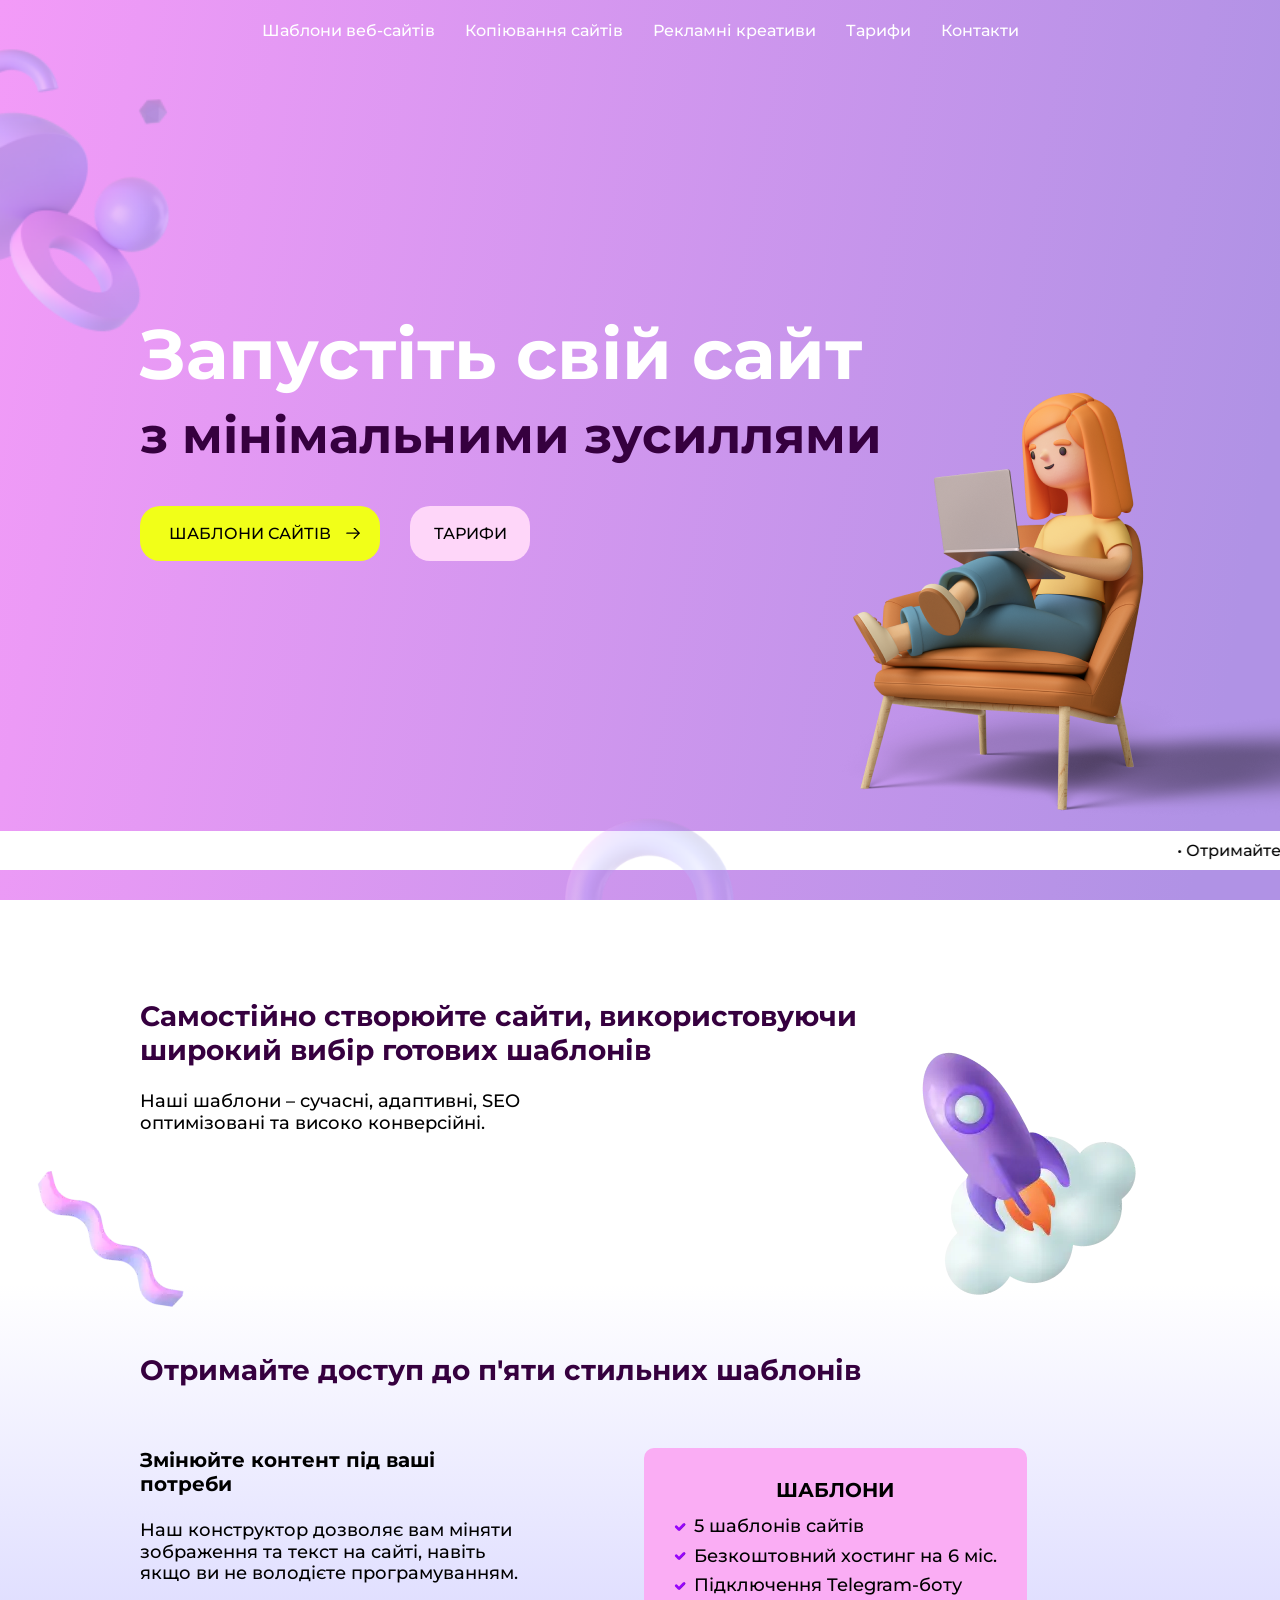
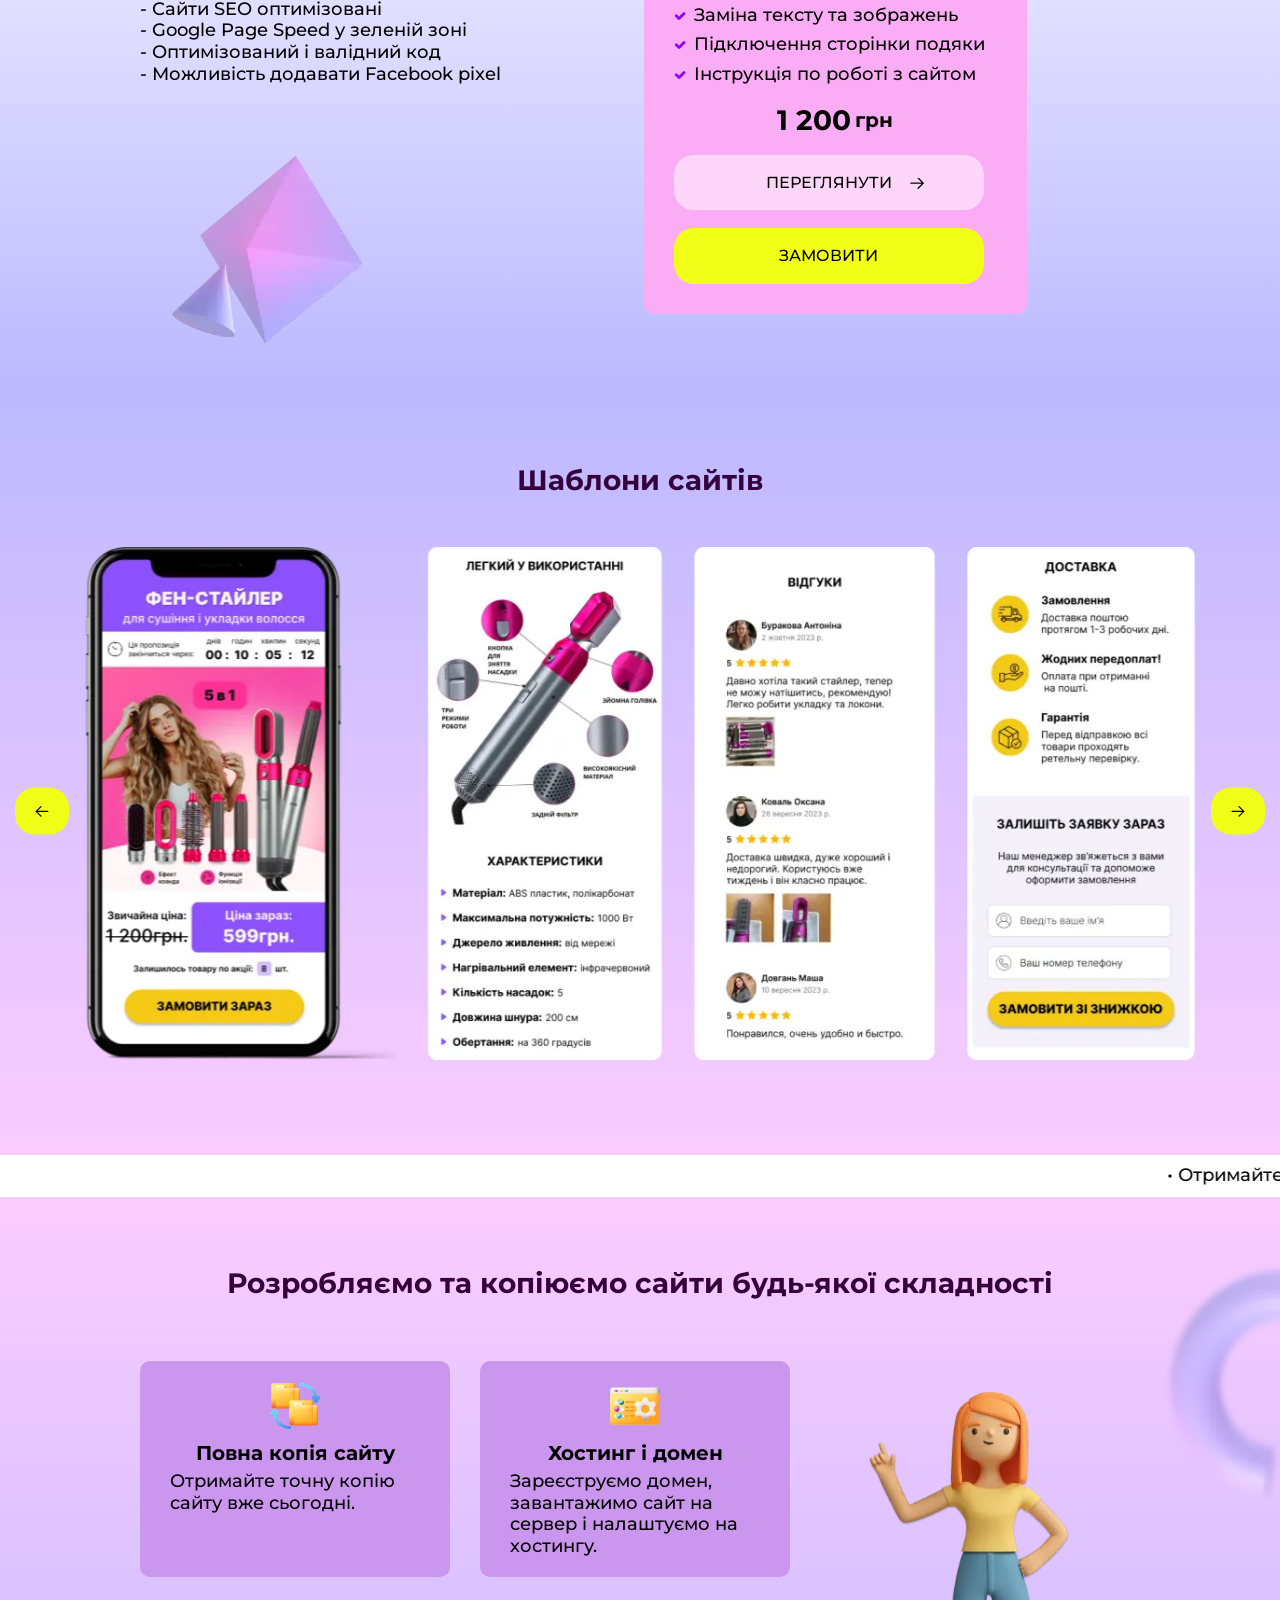
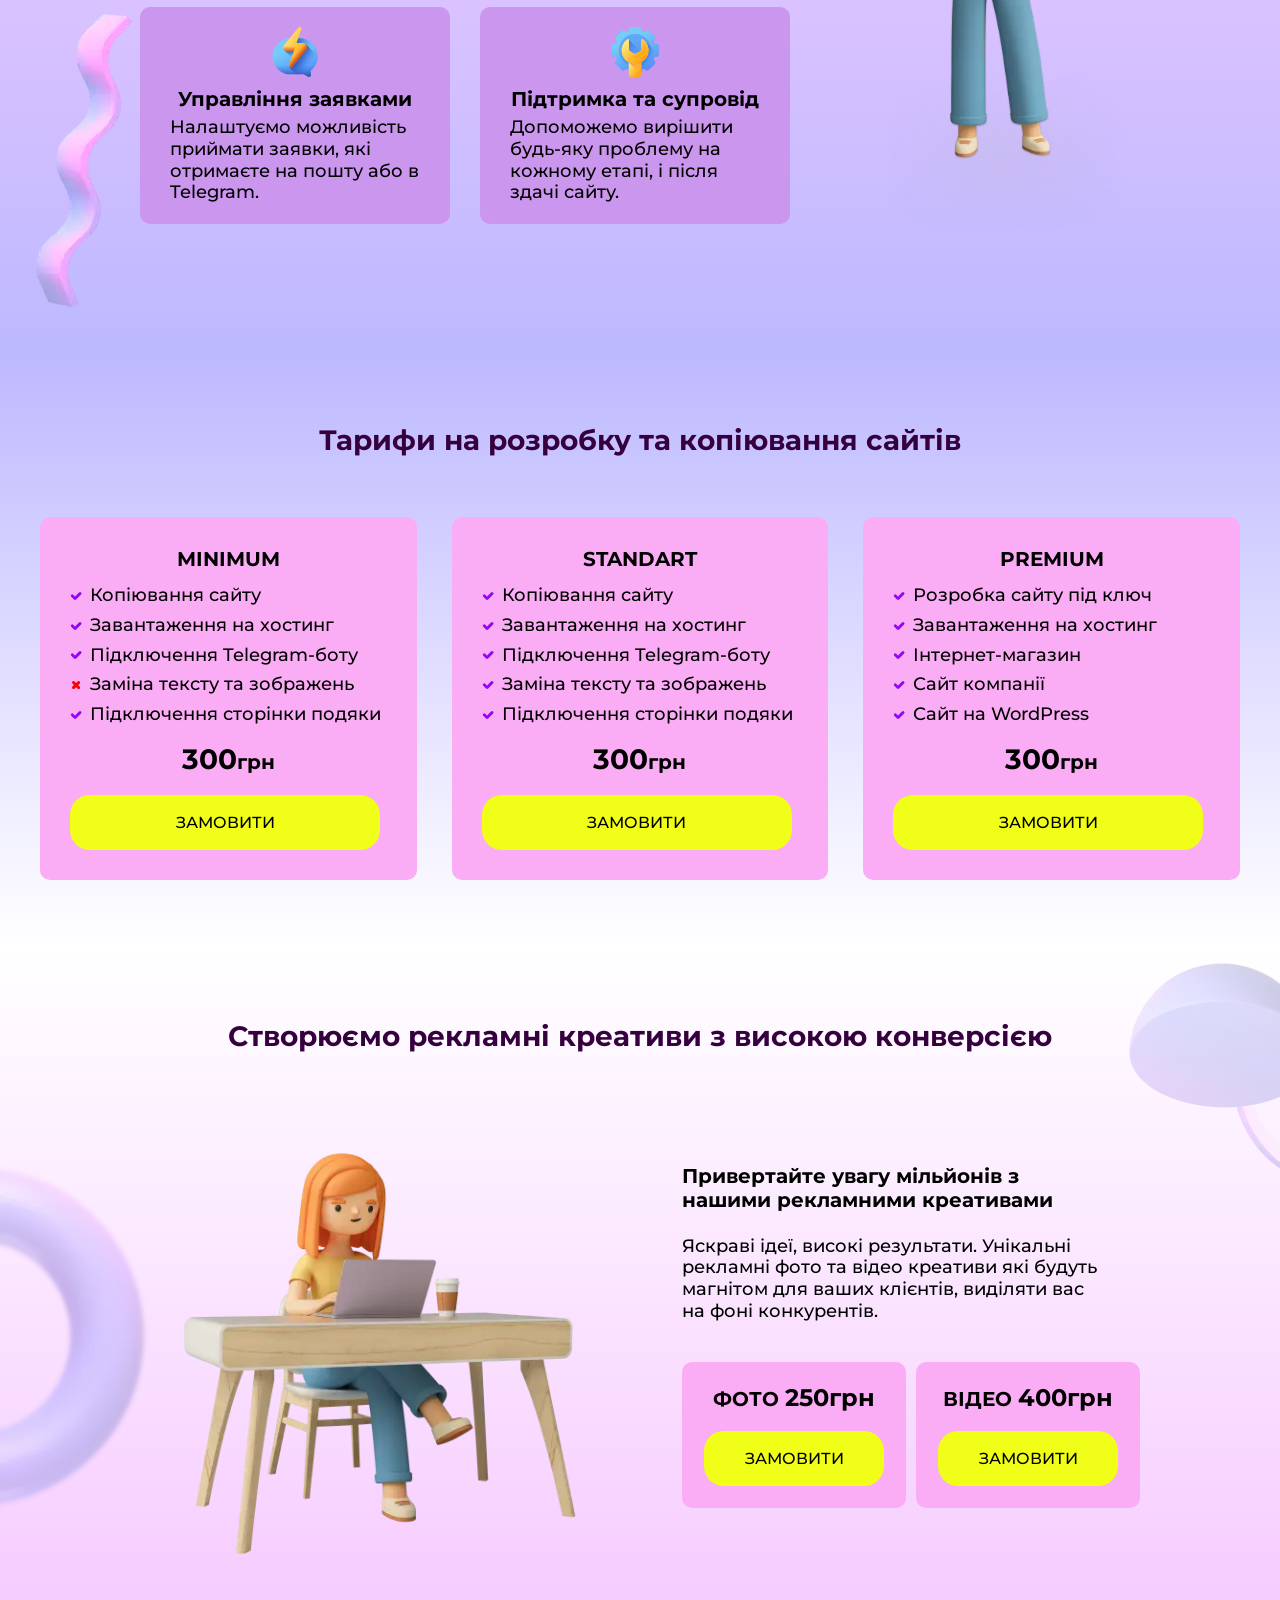
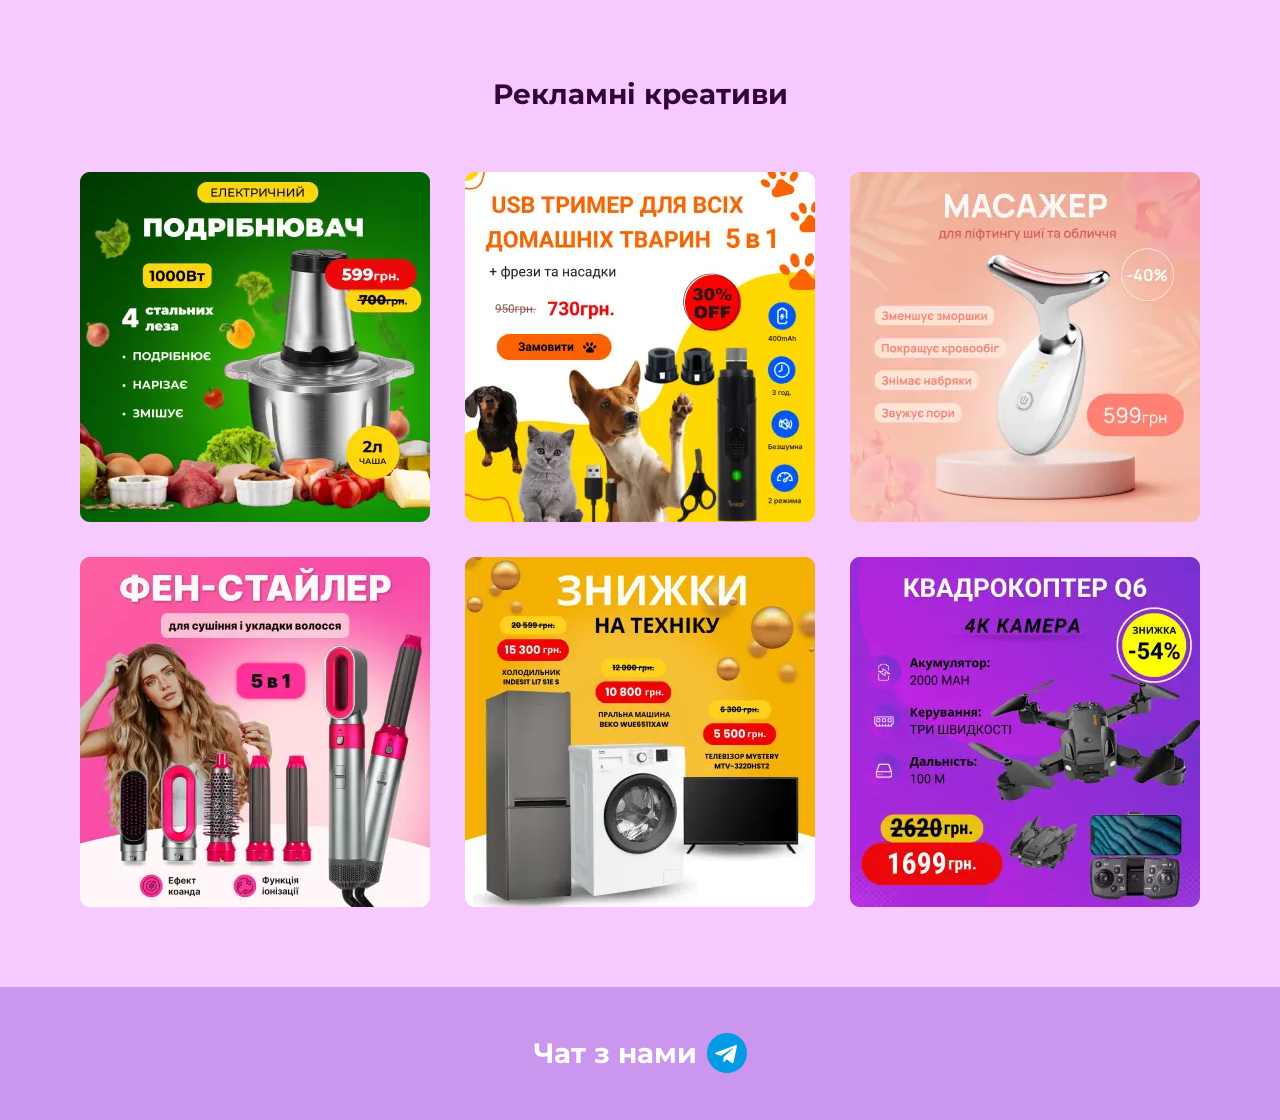
==== index.html @ cef61050 "first commit" ====
<!DOCTYPE html>
<html lang="uk">

	 <head>
	<meta charset="UTF-8">
	<meta http-equiv="X-UA-Compatible" content="IE=edge">
	<meta name="viewport" content="width=device-width, initial-scale=1.0, maximum-scale=1.0, minimum-scale=1.0">
	<meta name="description" content="Створення та копіювання сайтів будь-якої складності">
	<title>Tyttovar\development</title>
	<link rel="icon" href="img/favicon/favicon.ico" type="image/x-icon">
	<link rel="preconnect" href="https://fonts.googleapis.com">
	<link href="https://fonts.googleapis.com/css2?family=Montserrat:wght@500;700&display=swap&_v=20231207221210" rel="stylesheet">
	<link rel="stylesheet" href="css/style.min.css?_v=20231207221210">
</head>

	<body>

		<header class="header">
			<img class="header__position-01" loading="lazy" src="img/header-position-01.png" alt="Фігури">
			<img class="header__position-02" loading="lazy" src="img/header-position-02.png" alt="Фігури">
			<img class="header__position-03" loading="lazy" src="img/header-position-03.png" alt="Дівчина за ноутбуком">
			<img class="header__position-03--mobile" loading="lazy" src="img/header-position-03--mobile.png" alt="Дівчина за ноутбуком">

				<div class="burger">
					<div class="burger__container">
						<div class="burger__menu menu">
							<div class="menu__icon">
								<span></span>
							</div>
							<nav class="menu__body">
								<ul class="menu__list">
									<li class="menu__item"><a class="menu__link" data-goto="#commercial" href="#commercial">Шаблони веб-сайтів</a></li>
									<li class="menu__item"><a class="menu__link" data-goto="#promo" href="#promo">Копіювання сайтів</a></li>
									<li class="menu__item"><a class="menu__link" data-goto="#benefits" href="#benefits">Рекламні креативи</a></li>
									<li class="menu__item"><a class="menu__link" data-goto="#price" href="#price">Тарифи</a></li>
									<!-- <li class="menu__item"><a class="menu__link" data-goto="" href="#">Хостинг | Домен</a></li> -->
									<li class="menu__item"><a class="menu__link" data-goto="#footer" href="#footer">Контакти</a></li>
								</ul>
							</nav>
						</div>
					</div>
				</div>

				<div class="header__content">
					<div class="header__container-small">
						<h1>Запустіть свій сайт</h1>
						<h2>з мінімальними зусиллями</h2>
						<div class="header__wrapper">
							<a class="header__btn btn btn-yellow" href="#commercial">Шаблони сайтів</a>
							<a class="header__btn--second btn btn-pink" href="#price">Тарифи</a>
						</div>
					</div>
				</div>
				<marquee class="header__marquee" behavior="scroll" direction="left" loop="-1" scrolldelay="140">• Отримайте хостинг за ціною 100грн/1 місяць &nbsp; &nbsp; &nbsp; &nbsp; &nbsp; &nbsp; • Отримайте хостинг за ціною 100грн/1 місяць &nbsp; &nbsp; &nbsp; &nbsp; &nbsp; &nbsp; • Отримайте хостинг за ціною 100грн/1 місяць &nbsp; &nbsp; &nbsp; &nbsp; &nbsp; &nbsp; • Отримайте хостинг за ціною 100грн/1 місяць &nbsp; &nbsp; &nbsp; &nbsp; &nbsp; &nbsp; • Отримайте хостинг за ціною 100грн/1 місяць &nbsp; &nbsp; &nbsp; &nbsp; &nbsp; &nbsp; • Отримайте хостинг за ціною 100грн/1 місяць &nbsp; &nbsp; &nbsp; &nbsp; &nbsp; &nbsp; • Отримайте хостинг за ціною 100грн/1 місяць &nbsp; &nbsp; &nbsp; &nbsp; &nbsp; &nbsp; • Отримайте хостинг за ціною 100грн/1 місяць &nbsp; &nbsp; &nbsp; &nbsp; &nbsp; &nbsp; • Отримайте хостинг за ціною 100грн/1 місяць &nbsp; &nbsp; &nbsp; &nbsp; &nbsp; &nbsp; • Отримайте хостинг за ціною 100грн/1 місяць &nbsp; &nbsp; &nbsp; &nbsp; &nbsp; &nbsp; • Отримайте хостинг за ціною 100грн/1 місяць &nbsp; &nbsp; &nbsp; &nbsp; &nbsp; &nbsp; • Отримайте хостинг за ціною 100грн/1 місяць &nbsp; &nbsp; &nbsp; &nbsp; &nbsp; &nbsp; • Отримайте хостинг за ціною 100грн/1 місяць &nbsp; &nbsp; &nbsp; &nbsp; &nbsp; &nbsp; • Отримайте хостинг за ціною 100грн/1 місяць &nbsp; &nbsp; &nbsp; &nbsp; &nbsp; &nbsp; • Отримайте хостинг за ціною 100грн/1 місяць &nbsp; &nbsp; &nbsp; &nbsp; &nbsp; &nbsp; • Отримайте хостинг за ціною 100грн/1 місяць &nbsp; &nbsp; &nbsp; &nbsp; &nbsp; &nbsp; • Отримайте хостинг за ціною 100грн/1 місяць &nbsp; &nbsp; &nbsp; &nbsp; &nbsp; &nbsp; • Отримайте хостинг за ціною 100грн/1 місяць &nbsp; &nbsp; &nbsp; &nbsp; &nbsp; &nbsp; • Отримайте хостинг за ціною 100грн/1 місяць &nbsp; &nbsp; &nbsp; &nbsp; &nbsp; &nbsp; • Отримайте хостинг за ціною 100грн/1 місяць &nbsp; &nbsp; &nbsp; &nbsp; &nbsp; &nbsp;</marquee>
		</header>

		<main>

			<section class="content">
				<div class="content__container-small">
					<div class="content__text">
						<h2 class="title">Самостійно створюйте сайти, використовуючи широкий вибір готових шаблонів</h2>
						<p>Наші шаблони – сучасні, адаптивні, SEO оптимізовані та високо конверсійні.</p>
					</div>
					<picture><source srcset="img/content-position_01.webp" type="image/webp"><img class="content__position--one" loading="lazy" src="img/content-position_01.png" alt="Ракета"></picture>
					<picture><source srcset="img/content-position_02.webp" type="image/webp"><img class="content__position--two" loading="lazy" src="img/content-position_02.png" alt="Конфеті"></picture>
				</div>
			</section>

			<section class="commercial" id="commercial">
				<div class="commercial__container-small">
					<h2 class="title">Отримайте доступ до п'яти стильних шаблонів</h2>
					<div class="commercial__wrapper">
						<div class="commercial__top">
							<h3>Змінюйте контент під ваші потреби</h3>
							<p>Наш конструктор дозволяє вам міняти зображення та текст на сайті, навіть якщо ви не володієте програмуванням.</p>
							<ul>
								<li>- Сайти SEO оптимізовані</li>
								<li>- Google Page Speed у зеленій зоні</li>
								<li>- Оптимізований і валідний код</li>
								<li>- Можливість додавати Facebook pixel</li>
							</ul>
						</div>
						<div class="commercial__bottom">
							<h3>ШАБЛОНИ</h3>
							<ul>
								<li>5 шаблонів сайтів</li>
								<li>Безкоштовний хостинг на 6 міс.</li>
								<li>Підключення Telegram-боту</li>
								<li>Заміна тексту та зображень</li>
								<li>Підключення сторінки подяки</li>
								<li>Інструкція по роботі з сайтом</li>
							</ul>
							<div class="commercial__bottom-price">
								<p>1 200</p>
								<span>грн</span>
							</div>
							<div class="commercial__wrapper-btn">
								<a class="commercial__btn btn btn-pink" href="#template">Переглянути</a>
								<a class="commercial__btn--second btn btn-yellow" target="_blank" href="https://telegram.me/burakova_tonya">замовити</a>
							</div>
						</div>
						<picture><source srcset="img/comercial-img.webp" type="image/webp"><img class="commercial__img" loading="lazy" src="img/comercial-img.png" alt="Фігура"></picture>
					</div>
					
				</div>
			</section>

			<section class="template" id="template">
				<div class="template__container-big">
					<h2 class="title">Шаблони сайтів</h2>
					<div class="template__swiper swiper">
						<div class="swiper-wrapper">

							<div class="template__slide swiper-slide">
								<picture><source srcset="img/templat-01.webp" type="image/webp"><img class="template__img--pc" loading="lazy" src="img/templat-01.png" alt="Шаблон сайту"></picture>
								<picture><source srcset="img/templat-mobile-01.webp" type="image/webp"><img class="template__img--mobile" loading="lazy" src="img/templat-mobile-01.png" alt="Шаблон сайту"></picture>
							</div>

							<div class="template__slide swiper-slide">
								<picture><source srcset="img/templat-02.webp" type="image/webp"><img class="template__img--pc" loading="lazy" src="img/templat-02.png" alt="Шаблон сайту"></picture>
								<picture><source srcset="img/templat-mobile-02.webp" type="image/webp"><img class="template__img--mobile" loading="lazy" src="img/templat-mobile-02.png" alt="Шаблон сайту"></picture>
							</div>

							<div class="template__slide swiper-slide">
								<picture><source srcset="img/templat-03.webp" type="image/webp"><img class="template__img--pc" loading="lazy" src="img/templat-03.png" alt="Шаблон сайту"></picture>
								<picture><source srcset="img/templat-mobile-03.webp" type="image/webp"><img class="template__img--mobile" loading="lazy" src="img/templat-mobile-03.png" alt="Шаблон сайту"></picture>
							</div>

							<div class="template__slide swiper-slide">
								<picture><source srcset="img/templat-04.webp" type="image/webp"><img class="template__img--pc" loading="lazy" src="img/templat-04.png" alt="Шаблон сайту"></picture>
								<picture><source srcset="img/templat-mobile-04.webp" type="image/webp"><img class="template__img--mobile" loading="lazy" src="img/templat-mobile-04.png" alt="Шаблон сайту"></picture>
							</div>

						</div>

						<div class="template__btn-wrapper">
							<div class="custom-prev"></div>
							<div class="custom-next"></div>
						</div>
					</div>
				</div>
			</section>

			<section class="adv">
				<marquee class="adv__marquee" behavior="scroll" direction="left" loop="-1" scrolldelay="140">• Отримайте хостинг за ціною 100грн/1 місяць &nbsp; &nbsp; &nbsp; &nbsp; &nbsp; &nbsp; • Отримайте хостинг за ціною 100грн/1 місяць &nbsp; &nbsp; &nbsp; &nbsp; &nbsp; &nbsp; • Отримайте хостинг за ціною 100грн/1 місяць &nbsp; &nbsp; &nbsp; &nbsp; &nbsp; &nbsp; • Отримайте хостинг за ціною 100грн/1 місяць &nbsp; &nbsp; &nbsp; &nbsp; &nbsp; &nbsp; • Отримайте хостинг за ціною 100грн/1 місяць &nbsp; &nbsp; &nbsp; &nbsp; &nbsp; &nbsp; • Отримайте хостинг за ціною 100грн/1 місяць &nbsp; &nbsp; &nbsp; &nbsp; &nbsp; &nbsp; • Отримайте хостинг за ціною 100грн/1 місяць &nbsp; &nbsp; &nbsp; &nbsp; &nbsp; &nbsp; • Отримайте хостинг за ціною 100грн/1 місяць &nbsp; &nbsp; &nbsp; &nbsp; &nbsp; &nbsp; • Отримайте хостинг за ціною 100грн/1 місяць &nbsp; &nbsp; &nbsp; &nbsp; &nbsp; &nbsp; • Отримайте хостинг за ціною 100грн/1 місяць &nbsp; &nbsp; &nbsp; &nbsp; &nbsp; &nbsp; • Отримайте хостинг за ціною 100грн/1 місяць &nbsp; &nbsp; &nbsp; &nbsp; &nbsp; &nbsp; • Отримайте хостинг за ціною 100грн/1 місяць &nbsp; &nbsp; &nbsp; &nbsp; &nbsp; &nbsp; • Отримайте хостинг за ціною 100грн/1 місяць &nbsp; &nbsp; &nbsp; &nbsp; &nbsp; &nbsp; • Отримайте хостинг за ціною 100грн/1 місяць &nbsp; &nbsp; &nbsp; &nbsp; &nbsp; &nbsp; • Отримайте хостинг за ціною 100грн/1 місяць &nbsp; &nbsp; &nbsp; &nbsp; &nbsp; &nbsp; • Отримайте хостинг за ціною 100грн/1 місяць &nbsp; &nbsp; &nbsp; &nbsp; &nbsp; &nbsp; • Отримайте хостинг за ціною 100грн/1 місяць &nbsp; &nbsp; &nbsp; &nbsp; &nbsp; &nbsp; • Отримайте хостинг за ціною 100грн/1 місяць &nbsp; &nbsp; &nbsp; &nbsp; &nbsp; &nbsp; • Отримайте хостинг за ціною 100грн/1 місяць &nbsp; &nbsp; &nbsp; &nbsp; &nbsp; &nbsp; • Отримайте хостинг за ціною 100грн/1 місяць &nbsp; &nbsp; &nbsp; &nbsp; &nbsp; &nbsp;</marquee>
			</section>

			<section class="promo" id="promo">
				<picture><source srcset="img/promo-position_01.webp" type="image/webp"><img class="promo__position-01" loading="lazy" src="img/promo-position_01.png" alt="Конфеті"></picture>
				<picture><source srcset="img/promo-position_02.webp" type="image/webp"><img class="promo__position-02" loading="lazy" src="img/promo-position_02.png" alt="Фігура"></picture>
				<div class="promo__container-small">
					<h2 class="title">Розробляємо та копіюємо сайти будь-якої складності</h2>
					<div class="promo__wrapper">
						<ul>
							<li>
								<img loading="lazy" src="img/icons/promo-icon_01.svg" alt="icon">
								<h4>Повна копія сайту</h4>
								<p>Отримайте точну копію сайту вже сьогодні.</p>
							</li>
							<li>
								<img loading="lazy" src="img/icons/promo-icon_02.svg" alt="icon">
								<h4>Хостинг і домен</h4>
								<p>Зареєструємо домен, завантажимо сайт на сервер і налаштуємо на хостингу.</p>
							</li>
							<li>
								<img loading="lazy" src="img/icons/promo-icon_03.svg" alt="icon">
								<h4>Управління заявками</h4>
								<p>Налаштуємо можливість приймати заявки, які отримаєте на пошту або в Telegram.</p>
							</li>
							<li>
								<img loading="lazy" src="img/icons/promo-icon_04.svg" alt="icon">
								<h4>Підтримка та супровід</h4>
								<p>Допоможемо вирішити будь-яку проблему на кожному етапі, і після здачі сайту.</p>
							</li>
						</ul>

						<picture><source srcset="img/promo-img.webp" type="image/webp"><img class="promo__img--laptop" loading="lazy" src="img/promo-img.png" alt="Дівчина"></picture>
					</div>
				</div>
			</section>

			<section class="price" id="price">
				<div class="price__container">
					<h2 class="title">Тарифи на розробку та копіювання сайтів</h2>
					<div class="price__wrapper">

						<div class="price__item">
							<div class="price__item-top">
								<h3>MINIMUM</h3>
								<ul>
									<li>Копіювання сайту</li>
									<li>Завантаження на хостинг</li>
									<li>Підключення Telegram-боту</li>
									<li class="price__close">Заміна тексту та зображень</li>
									<li>Підключення сторінки подяки</li>
								</ul>
							</div>
							<div class="price__item-bottom">
								<p>300</p>
								<a class="btn btn-yellow" target="_blank" href="https://telegram.me/burakova_tonya">замовити</a>
							</div>
						</div>

						<div class="price__item">
							<div class="price__item-top">
								<h3>STANDART</h3>
								<ul>
									<li>Копіювання сайту</li>
									<li>Завантаження на хостинг</li>
									<li>Підключення Telegram-боту</li>
									<li>Заміна тексту та зображень</li>
									<li>Підключення сторінки подяки</li>
								</ul>
							</div>
							<div class="price__item-bottom">
								<p>300</p>
								<a class="btn btn-yellow" target="_blank" href="https://telegram.me/burakova_tonya">замовити</a>
							</div>
						</div>

						<div class="price__item">
							<div class="price__item-top">
								<h3>PREMIUM</h3>
								<ul>
									<li>Розробка сайту під ключ</li>
									<li>Завантаження на хостинг</li>
									<li>Інтернет-магазин</li>
									<li>Сайт компанії</li>
									<li>Сайт на WordPress</li>
								</ul>
							</div>
							<div class="price__item-bottom">
								<p>300</p>
								<a class="btn btn-yellow" target="_blank" href="https://telegram.me/burakova_tonya">замовити</a>
							</div>
						</div>

					</div>
				</div>
			</section>

			<section class="benefits" id="benefits">
				<picture><source srcset="img/benefits-01.webp" type="image/webp"><img class="benefits__position--01" loading="lazy" src="img/benefits-01.png" alt="Фігура"></picture>
				<picture><source srcset="img/benefits-02.webp" type="image/webp"><img class="benefits__position--02" loading="lazy" src="img/benefits-02.png" alt="Фігура"></picture>
				<div class="benefits__container-small">
					<h2 class="benefits__title title">Створюємо рекламні креативи з високою конверсією</h2>
					<div class="benefits__wrapper">
						<picture><source srcset="img/benefits.webp" type="image/webp"><img loading="lazy" src="img/benefits.png" alt="Дівчина за ноутбуком"></picture>
						<div class="benefits__content">
							<h4>Привертайте увагу мільйонів з нашими рекламними креативами</h4>
							<p>Яскраві ідеї, високі результати. Унікальні рекламні фото та відео креативи які будуть магнітом для ваших клієнтів, виділяти вас на фоні конкурентів.</p>
							<div class="benefits__inner">
								<div class="benefits__price">
									<h3>ФОТО <span>250грн</span></h3>
									<a class="btn btn-yellow" target="_blank" href="https://telegram.me/burakova_tonya">Замовити</a>
								</div>
								<div class="benefits__price">
									<h3>ВІДЕО <span>400грн</span></h3>
									<a class="btn btn-yellow" target="_blank" href="https://telegram.me/burakova_tonya">Замовити</a>
								</div>
							</div>
						</div>
					</div>
				</div>
			</section>

			<section class="features">
				<div class="features__container">
					<h2 class="title">Рекламні креативи</h2>
					<div class="features__wrapper">
						<picture><source srcset="img/features-01.webp" type="image/webp"><img loading="lazy" src="img/features-01.png" alt="Рекламні креативи"></picture>
						<picture><source srcset="img/features-02.webp" type="image/webp"><img loading="lazy" src="img/features-02.png" alt="Рекламні креативи"></picture>
						<picture><source srcset="img/features-03.webp" type="image/webp"><img loading="lazy" src="img/features-03.png" alt="Рекламні креативи"></picture>
						<picture><source srcset="img/features-04.webp" type="image/webp"><img loading="lazy" src="img/features-04.png" alt="Рекламні креативи"></picture>
						<picture><source srcset="img/features-05.webp" type="image/webp"><img loading="lazy" src="img/features-05.png" alt="Рекламні креативи"></picture>
						<picture><source srcset="img/features-06.webp" type="image/webp"><img loading="lazy" src="img/features-06.png" alt="Рекламні креативи"></picture>
					</div>
				</div>
			</section>

		</main>

		<footer class="footer" id="footer">
			<div class="footer__container">
				<div class="footer__wrapper">
					<a target="_blank" href="https://telegram.me/burakova_tonya">Чат з нами</a>
				</div>
			</div>
		</footer>
		
		<script src="js/app.min.js?_v=20231207221210" defer></script>
	</body>
</html>
---- css/style.min.css ----
@charset "UTF-8";@font-face{font-family:Inter;font-display:swap;src:url(../fonts/Inter-ExtraBold.woff2) format("woff2"),url(../fonts/Inter-ExtraBold.woff) format("woff");font-weight:800;font-style:normal}@font-face{font-family:Inter;font-display:swap;src:url(../fonts/Inter-Bold.woff2) format("woff2"),url(../fonts/Inter-Bold.woff) format("woff");font-weight:700;font-style:normal}@font-face{font-family:Inter;font-display:swap;src:url(../fonts/Inter-Medium.woff2) format("woff2"),url(../fonts/Inter-Medium.woff) format("woff");font-weight:500;font-style:normal}@font-face{font-family:Inter;font-display:swap;src:url(../fonts/Inter-Regular.woff2) format("woff2"),url(../fonts/Inter-Regular.woff) format("woff");font-weight:400;font-style:normal}@font-face{font-family:OpenSans;font-display:swap;src:url(../fonts/OpenSans-Bold.woff2) format("woff2"),url(../fonts/OpenSans-Bold.woff) format("woff");font-weight:700;font-style:normal}@font-face{font-family:OpenSans;font-display:swap;src:url(../fonts/OpenSans-Regular.woff2) format("woff2"),url(../fonts/OpenSans-Regular.woff) format("woff");font-weight:400;font-style:normal}@font-face{font-family:Rubik;font-display:swap;src:url(../fonts/Rubik-Light.woff2) format("woff2"),url(../fonts/Rubik-Light.woff) format("woff");font-weight:300;font-style:normal}@font-face{font-family:OpenSans;font-display:swap;src:url(../fonts/OpenSans-SemiBold.woff2) format("woff2"),url(../fonts/OpenSans-SemiBold.woff) format("woff");font-weight:600;font-style:normal}@font-face{font-family:Rubik;font-display:swap;src:url(../fonts/Rubik-Regular.woff2) format("woff2"),url(../fonts/Rubik-Regular.woff) format("woff");font-weight:400;font-style:normal}@font-face{font-family:Rubik;font-display:swap;src:url(../fonts/Rubik-SemiBold.woff2) format("woff2"),url(../fonts/Rubik-SemiBold.woff) format("woff");font-weight:600;font-style:normal}*{padding:0;margin:0;border:0}body{min-width:320px;overflow-x:hidden;scroll-behavior:smooth}body._lock{overflow:hidden}*,:after,:before{-webkit-box-sizing:border-box;box-sizing:border-box}blockquote,body,dd,dl,figcaption,figure,h1,h2,h3,h4,h5,h6,li,ol[class],p,ul[class]{font-size:inherit;margin:0}html{height:100%;width:100%;font-size:100%;-ms-text-size-adjust:100%;-moz-text-size-adjust:100%;-webkit-text-size-adjust:100%}main{display:block}hr{-webkit-box-sizing:content-box;box-sizing:content-box;height:0;overflow:visible}pre{font-family:monospace,monospace;font-size:1em}abbr[title]{border-bottom:none;text-decoration:underline;-webkit-text-decoration:underline dotted;text-decoration:underline dotted}b,strong{font-weight:bolder}code,kbd,samp{font-family:monospace,monospace;font-size:1em}small{font-size:80%}sub,sup{font-size:75%;line-height:0;position:relative;vertical-align:baseline}sub{bottom:-.25em}sup{top:-.5em}img{border-style:none;max-width:100%;vertical-align:top}a,a:visited{background-color:transparent;text-decoration:none}a:hover{text-decoration:none}button,input,optgroup,select,textarea{font-family:inherit;font-size:100%;line-height:1.15;margin:0}button,input{overflow:visible;cursor:pointer}input::-ms-clear{display:none}button,select{text-transform:none}[type=button],[type=reset],[type=submit],button{-webkit-appearance:button}[type=button]::-moz-focus-inner,[type=reset]::-moz-focus-inner,[type=submit]::-moz-focus-inner,button::-moz-focus-inner{border-style:none;padding:0}[type=button]:-moz-focusring,[type=reset]:-moz-focusring,[type=submit]:-moz-focusring,button:-moz-focusring{outline:1px dotted ButtonText}ol[class],ul[class]{padding:0}ul li{list-style:none}fieldset{padding:.35em .75em .625em}legend{-webkit-box-sizing:border-box;box-sizing:border-box;color:inherit;display:table;max-width:100%;padding:0;white-space:normal}progress{vertical-align:baseline}textarea{overflow:auto}[type=checkbox],[type=radio]{-webkit-box-sizing:border-box;box-sizing:border-box;padding:0}[type=number]::-webkit-inner-spin-button,[type=number]::-webkit-outer-spin-button{height:auto}[type=search]{-webkit-appearance:textfield;outline-offset:-2px}[type=search]::-webkit-search-decoration{-webkit-appearance:none}::-webkit-file-upload-button{-webkit-appearance:button;font:inherit}details{display:block}summary{display:list-item}template{display:none}:active,:focus{outline:0}a:active,a:focus{outline:0}aside,footer,header,nav{display:block}body{font-size:18px;font-family:Montserrat,sans-serif;font-weight:500;line-height:1.2;color:#000}[class*=__container]{margin:0 auto;padding:0 15px;width:100%;max-width:1230px}[class*=__container-small]{margin:0 auto;padding:0 15px;width:100%;max-width:1030px}[class*=__container-big]{margin:0 auto;padding:0 15px;width:100%;max-width:1370px}.title{font-size:28px;font-weight:700;color:#36003f}.btn{display:inline-block;padding:18px 20px;font-size:16px;font-weight:500;width:100%;max-width:310px;text-align:center;text-transform:uppercase;border-radius:20px;color:#000;-webkit-transition:opacity .2s ease-in;transition:opacity .2s ease-in}.btn-yellow{background-color:#f1ff18}.btn-pink{background-color:#fed6f9}.btn:hover{opacity:.8}.header{position:relative;height:100vh;display:-webkit-box;display:-ms-flexbox;display:flex;-webkit-box-orient:vertical;-webkit-box-direction:normal;-ms-flex-direction:column;flex-direction:column;-webkit-box-pack:justify;-ms-flex-pack:justify;justify-content:space-between;background:linear-gradient(100deg,#f39bf8 0,#b092e5 93.85%)}.header__position-01{position:absolute;top:20px;left:0;z-index:0;width:100%;max-width:210px;height:auto}.header__position-02{position:absolute;position:absolute;bottom:0;left:50%;-webkit-transform:translateX(-50%);-ms-transform:translateX(-50%);transform:translateX(-50%);z-index:0;width:100%;max-width:260px;height:auto}.header__position-03{position:absolute;bottom:50px;right:0;z-index:0;width:100%;max-width:529px;height:auto}.header__position-03--mobile{display:none;position:absolute;bottom:50px;right:0;z-index:0;width:100%;max-width:220px;height:auto}.header__hidden{display:none;overflow:hidden;opacity:0}.header__content{z-index:5}.header__content h1{margin-bottom:10px;font-size:70px;font-weight:700;color:#fff}.header__content h2{font-size:50px;font-weight:700;color:#36003f}.header__wrapper{margin-top:40px;display:-webkit-box;display:-ms-flexbox;display:flex;-webkit-box-align:center;-ms-flex-align:center;align-items:center;gap:30px}.header__btn{position:relative;max-width:240px;padding-right:40px}.header__btn::after{content:"";position:absolute;top:50%;right:20px;-webkit-transform:translateY(-50%);-ms-transform:translateY(-50%);transform:translateY(-50%);width:14px;height:11px;background:url(../img/icons/arrow.svg) 50% 50%/cover no-repeat}.header__btn--second{max-width:120px}.header__marquee{margin-bottom:30px;padding:10px;font-size:16px;font-weight:500;background-color:#fff}.burger{position:static;padding-top:20px;top:0;left:0;z-index:20}.burger__container{display:-webkit-box;display:-ms-flexbox;display:flex;-webkit-box-pack:center;-ms-flex-pack:center;justify-content:center;-webkit-box-align:center;-ms-flex-align:center;align-items:center}.menu__icon{display:none}.menu__icon span,.menu__icon::after,.menu__icon::before{background-color:#fff}.menu__body{z-index:4}.menu__list{display:-webkit-box;display:-ms-flexbox;display:flex;-webkit-box-pack:end;-ms-flex-pack:end;justify-content:flex-end;-webkit-box-align:center;-ms-flex-align:center;align-items:center;-ms-flex-wrap:wrap;flex-wrap:wrap;-webkit-column-gap:30px;-moz-column-gap:30px;column-gap:30px;row-gap:16px}.menu__link{font-size:16px;font-weight:500;color:#fff;-webkit-transition:color .2s ease-in-out;transition:color .2s ease-in-out}.menu__link:hover{color:#36003f}.content{padding:100px 0 150px 0;position:relative;background-color:#fff}.content .content__text{position:relative;z-index:5}.content .content__text h2{margin-bottom:24px;max-width:724px}.content .content__text p{max-width:380px}.content__position--one{position:absolute;top:40px;right:70px;z-index:0}.content__position--two{position:absolute;bottom:-50px;left:10px;z-index:0}.commercial{position:relative;padding:70px 0;background:-webkit-gradient(linear,left top,left bottom,from(rgba(196,188,255,0)),to(#bcb9ff));background:linear-gradient(180deg,rgba(196,188,255,0) 0,#bcb9ff 100%)}.commercial h2{margin-bottom:60px}.commercial__wrapper{display:-webkit-box;display:-ms-flexbox;display:flex;-webkit-box-pack:justify;-ms-flex-pack:justify;justify-content:space-between;gap:30px}.commercial__top{width:100%;max-width:390px;color:#000}.commercial__top h3{margin-bottom:24px;font-size:20px;font-weight:700}.commercial__top p{margin-bottom:14px}.commercial__top li{font-size:18px;color:#000}.commercial__bottom{padding:30px;border-radius:10px;background:#faadf4}.commercial__bottom h3{margin-bottom:14px;font-size:20px;font-weight:700;text-transform:uppercase;text-align:center;color:#000}.commercial__bottom ul{margin-bottom:18px;display:-webkit-box;display:-ms-flexbox;display:flex;-webkit-box-orient:vertical;-webkit-box-direction:normal;-ms-flex-direction:column;flex-direction:column;gap:8px}.commercial__bottom li{position:relative;padding-left:20px}.commercial__bottom li::before{content:"";position:absolute;top:50%;left:0;-webkit-transform:translateY(-50%);-ms-transform:translateY(-50%);transform:translateY(-50%);width:12px;height:9px;background:url(../img/icons/arrow-2.svg) 50% 50%/cover no-repeat}.commercial__bottom-price{margin-bottom:18px;display:-webkit-box;display:-ms-flexbox;display:flex;-webkit-box-pack:center;-ms-flex-pack:center;justify-content:center;-webkit-box-align:center;-ms-flex-align:center;align-items:center;gap:4px}.commercial__bottom-price p{font-size:28px;font-weight:700}.commercial__bottom-price span{font-size:20px;font-weight:700}.commercial__wrapper-btn{display:-webkit-box;display:-ms-flexbox;display:flex;-webkit-box-orient:vertical;-webkit-box-direction:normal;-ms-flex-direction:column;flex-direction:column;gap:18px}.commercial__btn{position:relative}.commercial__btn::after{content:"";position:absolute;top:50%;right:60px;-webkit-transform:translateY(-50%);-ms-transform:translateY(-50%);transform:translateY(-50%);width:14px;height:11px;background:url(../img/icons/arrow.svg) 50% 50%/cover no-repeat}.commercial__img{position:absolute;bottom:0;left:100px}.template{padding:80px 0;background:-webkit-gradient(linear,left top,left bottom,from(#bcb9ff),to(#faccff));background:linear-gradient(180deg,#bcb9ff 0,#faccff 100%)}.template h2{margin-bottom:50px;text-align:center}.template__swiper{position:relative}.template__slide{padding:0 70px;text-align:center}.template__img--mobile{display:none}.template__btn-wrapper{position:absolute;top:50%;left:50%;z-index:20;-webkit-transform:translate(-50%,-50%);-ms-transform:translate(-50%,-50%);transform:translate(-50%,-50%);cursor:pointer;width:100%;display:-webkit-box;display:-ms-flexbox;display:flex;-webkit-box-pack:justify;-ms-flex-pack:justify;justify-content:space-between}.custom-next,.custom-prev{position:relative;width:54px;height:47px;border-radius:20px;background-color:#f1ff18}.custom-next::after,.custom-prev::after{content:"";position:absolute;top:50%;left:50%;-webkit-transform:translate(-50%,-50%);-ms-transform:translate(-50%,-50%);transform:translate(-50%,-50%);width:14px;height:11px}.custom-prev::after{background:url(../img/icons/arrow-prev.svg) 50% 50%/cover no-repeat}.custom-next::after{background:url(../img/icons/arrow-next.svg) 50% 50%/cover no-repeat}.adv__marquee{padding:10px 0 5px 0}.promo{padding:70px 0 130px 0;position:relative;background:-webkit-gradient(linear,left top,left bottom,color-stop(.25%,#fbccff),color-stop(99.63%,#bdb9ff));background:linear-gradient(180deg,#fbccff .25%,#bdb9ff 99.63%)}.promo h2{margin-bottom:60px;position:relative;z-index:5;text-align:center}.promo__position-01{position:absolute;bottom:0;left:0;z-index:1}.promo__position-02{position:absolute;top:0;right:0;z-index:1}.promo__wrapper{position:relative}.promo ul{position:relative;z-index:5;width:100%;max-width:650px;display:-ms-grid;display:grid;grid-template-columns:repeat(auto-fill,minmax(302px,1fr));gap:30px}.promo li{padding:20px 30px;border-radius:10px;background-color:#cb96ed;text-align:center}.promo li h4{margin:10px 0 6px 0;font-size:20px;font-weight:700}.promo li p{text-align:left}.promo__img--laptop{position:absolute;top:20px;right:0;z-index:1;width:100%;max-width:290px;height:auto}.price{padding:70px 0;background:-webkit-gradient(linear,left bottom,left top,color-stop(.43%,rgba(190,185,255,0)),color-stop(99.65%,#beb9ff));background:linear-gradient(0deg,rgba(190,185,255,0) .43%,#beb9ff 99.65%)}.price h2{margin-bottom:60px;font-size:28px;font-weight:700;text-align:center;color:#36003f}.price__wrapper{display:-ms-grid;display:grid;grid-template-columns:repeat(auto-fill,minmax(337px,1fr));gap:35px}.price__item{padding:30px;border-radius:10px;background-color:#faadf4;display:-webkit-box;display:-ms-flexbox;display:flex;-webkit-box-orient:vertical;-webkit-box-direction:normal;-ms-flex-direction:column;flex-direction:column;-webkit-box-pack:justify;-ms-flex-pack:justify;justify-content:space-between}.price__item h3{margin-bottom:14px;font-size:20px;font-weight:700;text-align:center}.price__item ul{display:-webkit-box;display:-ms-flexbox;display:flex;-webkit-box-orient:vertical;-webkit-box-direction:normal;-ms-flex-direction:column;flex-direction:column;gap:8px}.price__item li{position:relative;padding-left:20px;font-size:18px;font-weight:500}.price__item li::after{content:"";position:absolute;top:50%;left:0;-webkit-transform:translateY(-50%);-ms-transform:translateY(-50%);transform:translateY(-50%);width:12px;height:9px;background:url(../img/icons/arrow-2.svg) 50% 50%/cover no-repeat}.price__item p{position:relative;padding:18px 0;font-size:28px;font-weight:700;text-align:center}.price__item p::after{content:"грн";font-size:20px}.price__close{position:relative}.price__close::after{content:"";background:url(../img/icons/close.svg) 50% 50%/cover no-repeat!important}.benefits{position:relative;padding:70px 0;background:-webkit-gradient(linear,left top,left bottom,from(rgba(246,202,255,0)),to(#f6caff));background:linear-gradient(180deg,rgba(246,202,255,0) 0,#f6caff 100%)}.benefits__position--01{position:absolute;top:0;right:0;z-index:1;max-width:240px}.benefits__position--02{position:absolute;bottom:50px;left:0;z-index:1;max-width:420px}.benefits__title{margin-bottom:60px;position:relative;z-index:5;text-align:center}.benefits__wrapper{position:relative;z-index:5;display:-webkit-box;display:-ms-flexbox;display:flex;-ms-flex-wrap:wrap-reverse;flex-wrap:wrap-reverse;-webkit-box-pack:justify;-ms-flex-pack:justify;justify-content:space-between;-webkit-box-align:center;-ms-flex-align:center;align-items:center;gap:10px}.benefits__wrapper img{width:100%;max-width:480px}.benefits__content{max-width:580px}.benefits__content h4{font-size:20px;font-weight:700;max-width:420px}.benefits__content p{margin:24px 0 40px 0;max-width:420px}.benefits__inner{display:-webkit-box;display:-ms-flexbox;display:flex;-webkit-box-pack:justify;-ms-flex-pack:justify;justify-content:space-between;-webkit-box-align:center;-ms-flex-align:center;align-items:center;gap:10px}.benefits__price{padding:22px;font-weight:700;text-align:center;border-radius:10px;background-color:#faadf4}.benefits__price h3{margin-bottom:18px;font-size:20px}.benefits__price h3 span{font-size:24px}.benefits__price a{width:180px}.features{padding:50px 0 80px 0;background-color:#f6caff}.features h2{margin-bottom:60px;text-align:center}.features__wrapper{display:-ms-grid;display:grid;grid-template-columns:repeat(auto-fill,350px);-webkit-box-pack:center;-ms-flex-pack:center;justify-content:center;-webkit-box-align:center;-ms-flex-align:center;align-items:center;gap:35px}.features__wrapper img{width:350px;height:350px;border-radius:6px}.footer{padding:50px 0;background-color:#cb96ed}.footer__wrapper{text-align:center}.footer a{position:relative;padding-right:50px;font-size:28px;font-weight:700;color:#fff}.footer a::after{content:"";position:absolute;top:50%;right:0;-webkit-transform:translateY(-50%);-ms-transform:translateY(-50%);transform:translateY(-50%);width:40px;height:40px;background:url(../img/icons/telegram.svg) 50% 50%/cover no-repeat}@font-face{font-family:swiper-icons;src:url("data:application/font-woff;charset=utf-8;base64, [base64]//wADZ2x5ZgAAAywAAADMAAAD2MHtryVoZWFkAAABbAAAADAAAAA2E2+eoWhoZWEAAAGcAAAAHwAAACQC9gDzaG10eAAAAigAAAAZAAAArgJkABFsb2NhAAAC0AAAAFoAAABaFQAUGG1heHAAAAG8AAAAHwAAACAAcABAbmFtZQAAA/gAAAE5AAACXvFdBwlwb3N0AAAFNAAAAGIAAACE5s74hXjaY2BkYGAAYpf5Hu/j+W2+MnAzMYDAzaX6QjD6/4//Bxj5GA8AuRwMYGkAPywL13jaY2BkYGA88P8Agx4j+/8fQDYfA1AEBWgDAIB2BOoAeNpjYGRgYNBh4GdgYgABEMnIABJzYNADCQAACWgAsQB42mNgYfzCOIGBlYGB0YcxjYGBwR1Kf2WQZGhhYGBiYGVmgAFGBiQQkOaawtDAoMBQxXjg/wEGPcYDDA4wNUA2CCgwsAAAO4EL6gAAeNpj2M0gyAACqxgGNWBkZ2D4/wMA+xkDdgAAAHjaY2BgYGaAYBkGRgYQiAHyGMF8FgYHIM3DwMHABGQrMOgyWDLEM1T9/w8UBfEMgLzE////P/5//f/V/xv+r4eaAAeMbAxwIUYmIMHEgKYAYjUcsDAwsLKxc3BycfPw8jEQA/[base64]/uznmfPFBNODM2K7MTQ45YEAZqGP81AmGGcF3iPqOop0r1SPTaTbVkfUe4HXj97wYE+yNwWYxwWu4v1ugWHgo3S1XdZEVqWM7ET0cfnLGxWfkgR42o2PvWrDMBSFj/IHLaF0zKjRgdiVMwScNRAoWUoH78Y2icB/yIY09An6AH2Bdu/UB+yxopYshQiEvnvu0dURgDt8QeC8PDw7Fpji3fEA4z/PEJ6YOB5hKh4dj3EvXhxPqH/SKUY3rJ7srZ4FZnh1PMAtPhwP6fl2PMJMPDgeQ4rY8YT6Gzao0eAEA409DuggmTnFnOcSCiEiLMgxCiTI6Cq5DZUd3Qmp10vO0LaLTd2cjN4fOumlc7lUYbSQcZFkutRG7g6JKZKy0RmdLY680CDnEJ+UMkpFFe1RN7nxdVpXrC4aTtnaurOnYercZg2YVmLN/d/gczfEimrE/fs/bOuq29Zmn8tloORaXgZgGa78yO9/cnXm2BpaGvq25Dv9S4E9+5SIc9PqupJKhYFSSl47+Qcr1mYNAAAAeNptw0cKwkAAAMDZJA8Q7OUJvkLsPfZ6zFVERPy8qHh2YER+3i/BP83vIBLLySsoKimrqKqpa2hp6+jq6RsYGhmbmJqZSy0sraxtbO3sHRydnEMU4uR6yx7JJXveP7WrDycAAAAAAAH//wACeNpjYGRgYOABYhkgZgJCZgZNBkYGLQZtIJsFLMYAAAw3ALgAeNolizEKgDAQBCchRbC2sFER0YD6qVQiBCv/H9ezGI6Z5XBAw8CBK/m5iQQVauVbXLnOrMZv2oLdKFa8Pjuru2hJzGabmOSLzNMzvutpB3N42mNgZGBg4GKQYzBhYMxJLMlj4GBgAYow/P/PAJJhLM6sSoWKfWCAAwDAjgbRAAB42mNgYGBkAIIbCZo5IPrmUn0hGA0AO8EFTQAA") format("woff");font-weight:400;font-style:normal}:root{--swiper-theme-color:#007aff}:host{position:relative;display:block;margin-left:auto;margin-right:auto;z-index:1}.swiper{margin-left:auto;margin-right:auto;position:relative;overflow:hidden;list-style:none;padding:0;z-index:1;display:block}.swiper-vertical>.swiper-wrapper{-webkit-box-orient:vertical;-webkit-box-direction:normal;-ms-flex-direction:column;flex-direction:column}.swiper-wrapper{position:relative;width:100%;height:100%;z-index:1;display:-webkit-box;display:-ms-flexbox;display:flex;-webkit-transition-property:-webkit-transform;transition-property:-webkit-transform;transition-property:transform;transition-property:transform,-webkit-transform;-webkit-transition-timing-function:var(--swiper-wrapper-transition-timing-function,initial);transition-timing-function:var(--swiper-wrapper-transition-timing-function,initial);-webkit-box-sizing:content-box;box-sizing:content-box}.swiper-android .swiper-slide,.swiper-ios .swiper-slide,.swiper-wrapper{-webkit-transform:translate3d(0,0,0);transform:translate3d(0,0,0)}.swiper-horizontal{-ms-touch-action:pan-y;touch-action:pan-y}.swiper-vertical{-ms-touch-action:pan-x;touch-action:pan-x}.swiper-slide{-ms-flex-negative:0;flex-shrink:0;width:100%;height:100%;position:relative;-webkit-transition-property:-webkit-transform;transition-property:-webkit-transform;transition-property:transform;transition-property:transform,-webkit-transform;display:block}.swiper-slide-invisible-blank{visibility:hidden}.swiper-autoheight,.swiper-autoheight .swiper-slide{height:auto}.swiper-autoheight .swiper-wrapper{-webkit-box-align:start;-ms-flex-align:start;align-items:flex-start;-webkit-transition-property:height,-webkit-transform;transition-property:height,-webkit-transform;transition-property:transform,height;transition-property:transform,height,-webkit-transform}.swiper-backface-hidden .swiper-slide{-webkit-transform:translateZ(0);transform:translateZ(0);-webkit-backface-visibility:hidden;backface-visibility:hidden}.swiper-3d.swiper-css-mode .swiper-wrapper{-webkit-perspective:1200px;perspective:1200px}.swiper-3d .swiper-wrapper{-webkit-transform-style:preserve-3d;transform-style:preserve-3d}.swiper-3d{-webkit-perspective:1200px;perspective:1200px}.swiper-3d .swiper-cube-shadow,.swiper-3d .swiper-slide{-webkit-transform-style:preserve-3d;transform-style:preserve-3d}.swiper-css-mode>.swiper-wrapper{overflow:auto;scrollbar-width:none;-ms-overflow-style:none}.swiper-css-mode>.swiper-wrapper::-webkit-scrollbar{display:none}.swiper-css-mode>.swiper-wrapper>.swiper-slide{scroll-snap-align:start start}.swiper-css-mode.swiper-horizontal>.swiper-wrapper{-ms-scroll-snap-type:x mandatory;scroll-snap-type:x mandatory}.swiper-css-mode.swiper-vertical>.swiper-wrapper{-ms-scroll-snap-type:y mandatory;scroll-snap-type:y mandatory}.swiper-css-mode.swiper-free-mode>.swiper-wrapper{-ms-scroll-snap-type:none;scroll-snap-type:none}.swiper-css-mode.swiper-free-mode>.swiper-wrapper>.swiper-slide{scroll-snap-align:none}.swiper-css-mode.swiper-centered>.swiper-wrapper::before{content:"";-ms-flex-negative:0;flex-shrink:0;-webkit-box-ordinal-group:10000;-ms-flex-order:9999;order:9999}.swiper-css-mode.swiper-centered>.swiper-wrapper>.swiper-slide{scroll-snap-align:center center;scroll-snap-stop:always}.swiper-css-mode.swiper-centered.swiper-horizontal>.swiper-wrapper>.swiper-slide:first-child{-webkit-margin-start:var(--swiper-centered-offset-before);margin-inline-start:var(--swiper-centered-offset-before)}.swiper-css-mode.swiper-centered.swiper-horizontal>.swiper-wrapper::before{height:100%;min-height:1px;width:var(--swiper-centered-offset-after)}.swiper-css-mode.swiper-centered.swiper-vertical>.swiper-wrapper>.swiper-slide:first-child{-webkit-margin-before:var(--swiper-centered-offset-before);margin-block-start:var(--swiper-centered-offset-before)}.swiper-css-mode.swiper-centered.swiper-vertical>.swiper-wrapper::before{width:100%;min-width:1px;height:var(--swiper-centered-offset-after)}.swiper-3d .swiper-slide-shadow,.swiper-3d .swiper-slide-shadow-bottom,.swiper-3d .swiper-slide-shadow-left,.swiper-3d .swiper-slide-shadow-right,.swiper-3d .swiper-slide-shadow-top{position:absolute;left:0;top:0;width:100%;height:100%;pointer-events:none;z-index:10}.swiper-3d .swiper-slide-shadow{background:rgba(0,0,0,.15)}.swiper-3d .swiper-slide-shadow-left{background-image:-webkit-gradient(linear,right top,left top,from(rgba(0,0,0,.5)),to(rgba(0,0,0,0)));background-image:linear-gradient(to left,rgba(0,0,0,.5),rgba(0,0,0,0))}.swiper-3d .swiper-slide-shadow-right{background-image:-webkit-gradient(linear,left top,right top,from(rgba(0,0,0,.5)),to(rgba(0,0,0,0)));background-image:linear-gradient(to right,rgba(0,0,0,.5),rgba(0,0,0,0))}.swiper-3d .swiper-slide-shadow-top{background-image:-webkit-gradient(linear,left bottom,left top,from(rgba(0,0,0,.5)),to(rgba(0,0,0,0)));background-image:linear-gradient(to top,rgba(0,0,0,.5),rgba(0,0,0,0))}.swiper-3d .swiper-slide-shadow-bottom{background-image:-webkit-gradient(linear,left top,left bottom,from(rgba(0,0,0,.5)),to(rgba(0,0,0,0)));background-image:linear-gradient(to bottom,rgba(0,0,0,.5),rgba(0,0,0,0))}.swiper-lazy-preloader{width:42px;height:42px;position:absolute;left:50%;top:50%;margin-left:-21px;margin-top:-21px;z-index:10;-webkit-transform-origin:50%;-ms-transform-origin:50%;transform-origin:50%;-webkit-box-sizing:border-box;box-sizing:border-box;border:4px solid var(--swiper-preloader-color,var(--swiper-theme-color));border-radius:50%;border-top-color:transparent}.swiper-watch-progress .swiper-slide-visible .swiper-lazy-preloader,.swiper:not(.swiper-watch-progress) .swiper-lazy-preloader{-webkit-animation:swiper-preloader-spin 1s infinite linear;animation:swiper-preloader-spin 1s infinite linear}.swiper-lazy-preloader-white{--swiper-preloader-color:#fff}.swiper-lazy-preloader-black{--swiper-preloader-color:#000}@-webkit-keyframes swiper-preloader-spin{0%{-webkit-transform:rotate(0);transform:rotate(0)}100%{-webkit-transform:rotate(360deg);transform:rotate(360deg)}}@keyframes swiper-preloader-spin{0%{-webkit-transform:rotate(0);transform:rotate(0)}100%{-webkit-transform:rotate(360deg);transform:rotate(360deg)}}:root{--swiper-navigation-size:44px}.swiper-button-next,.swiper-button-prev{position:absolute;top:var(--swiper-navigation-top-offset,50%);width:calc(var(--swiper-navigation-size)/ 44 * 27);height:var(--swiper-navigation-size);margin-top:calc(0px - var(--swiper-navigation-size)/ 2);z-index:10;cursor:pointer;display:-webkit-box;display:-ms-flexbox;display:flex;-webkit-box-align:center;-ms-flex-align:center;align-items:center;-webkit-box-pack:center;-ms-flex-pack:center;justify-content:center;color:var(--swiper-navigation-color,var(--swiper-theme-color))}.swiper-button-next.swiper-button-disabled,.swiper-button-prev.swiper-button-disabled{opacity:.35;cursor:auto;pointer-events:none}.swiper-button-next.swiper-button-hidden,.swiper-button-prev.swiper-button-hidden{opacity:0;cursor:auto;pointer-events:none}.swiper-navigation-disabled .swiper-button-next,.swiper-navigation-disabled .swiper-button-prev{display:none!important}.swiper-button-next svg,.swiper-button-prev svg{width:100%;height:100%;-o-object-fit:contain;object-fit:contain;-webkit-transform-origin:center;-ms-transform-origin:center;transform-origin:center}.swiper-rtl .swiper-button-next svg,.swiper-rtl .swiper-button-prev svg{-webkit-transform:rotate(180deg);-ms-transform:rotate(180deg);transform:rotate(180deg)}.swiper-button-prev,.swiper-rtl .swiper-button-next{left:var(--swiper-navigation-sides-offset,10px);right:auto}.swiper-button-next,.swiper-rtl .swiper-button-prev{right:var(--swiper-navigation-sides-offset,10px);left:auto}.swiper-button-lock{display:none}.swiper-button-next:after,.swiper-button-prev:after{font-family:swiper-icons;font-size:var(--swiper-navigation-size);text-transform:none!important;letter-spacing:0;font-variant:initial;line-height:1}.swiper-button-prev:after,.swiper-rtl .swiper-button-next:after{content:"prev"}.swiper-button-next,.swiper-rtl .swiper-button-prev{right:var(--swiper-navigation-sides-offset,10px);left:auto}.swiper-button-next:after,.swiper-rtl .swiper-button-prev:after{content:"next"}@media (max-width:992px){.header{height:80vh}.header__hidden{display:block}.header__content h1{font-size:44px}.header__content h2{font-size:36px;max-width:380px}.burger__container{-webkit-box-pack:end;-ms-flex-pack:end;justify-content:flex-end}.menu__icon{display:block;position:relative;width:34px;height:18px;cursor:pointer;z-index:5}.menu__icon span,.menu__icon::after,.menu__icon::before{position:absolute;left:0;height:10%;width:100%;-webkit-transition:all .3s ease 0s;transition:all .3s ease 0s}.menu__icon::after,.menu__icon::before{content:""}.menu__icon::before{top:0}.menu__icon::after{bottom:0}.menu__icon span{top:50%;-webkit-transform:scale(1) translate(0,-50%);-ms-transform:scale(1) translate(0,-50%);transform:scale(1) translate(0,-50%)}.menu__icon._active span{-webkit-transform:scale(0) translate(0,-50%);-ms-transform:scale(0) translate(0,-50%);transform:scale(0) translate(0,-50%)}.menu__icon._active::before{top:50%;-webkit-transform:rotate(-45deg) translate(0,-50%);-ms-transform:rotate(-45deg) translate(0,-50%);transform:rotate(-45deg) translate(0,-50%)}.menu__icon._active::after{bottom:50%;-webkit-transform:rotate(45deg) translate(0,50%);-ms-transform:rotate(45deg) translate(0,50%);transform:rotate(45deg) translate(0,50%)}.menu__body{position:fixed;padding:70px 20px 20px 20px;top:0;left:-100%;width:100%;height:100%;overflow:auto;background:linear-gradient(100deg,#f39bf8 0,#b092e5 93.85%);-webkit-transition:left .3s ease 0s;transition:left .3s ease 0s}.menu__body::before{content:"";position:absolute;top:0;left:0;width:100%;height:70px}.menu__body._active{left:0}.menu__list{-webkit-box-orient:vertical;-webkit-box-direction:normal;-ms-flex-direction:column;flex-direction:column;-webkit-box-align:start;-ms-flex-align:start;align-items:flex-start}.commercial{padding:70px 0 0 0}.commercial h2{margin:0 auto 40px auto;max-width:450px;text-align:center}.commercial__wrapper{-webkit-box-orient:vertical;-webkit-box-direction:normal;-ms-flex-direction:column;flex-direction:column}.commercial__top{margin:0 auto;max-width:600px}.commercial__bottom{margin:0 auto;max-width:600px}.commercial__img{position:static;max-width:220px}.template{padding:10px 0 60px 0}.promo{padding:50px 0}.promo__position-02{top:180px}.promo ul{margin:0 auto}.promo__img--laptop{display:none}.benefits__title{margin-bottom:40px}.benefits__wrapper{-webkit-box-orient:vertical;-webkit-box-direction:reverse;-ms-flex-direction:column-reverse;flex-direction:column-reverse;gap:40px}.benefits__inner{-webkit-box-orient:vertical;-webkit-box-direction:reverse;-ms-flex-direction:column-reverse;flex-direction:column-reverse;gap:35px}.benefits__price a{width:255px}}@media (max-width:768px){.header__position-02{left:30%}.header__content h1{margin-bottom:14px;font-size:34px}.header__content h2{font-size:26px}.header__wrapper{-webkit-box-orient:vertical;-webkit-box-direction:normal;-ms-flex-direction:column;flex-direction:column;-webkit-box-align:start;-ms-flex-align:start;align-items:flex-start;gap:16px}.header__btn--second{max-width:240px}.content__position--one{top:140px;right:40px;max-width:263px;-webkit-transform:rotate(30deg);-ms-transform:rotate(30deg);transform:rotate(30deg)}.template__img--pc{display:none}.template__img--mobile{margin:0 auto;display:block}.promo h2{margin-bottom:40px}.promo__position-01{bottom:-100px}.promo ul{max-width:410px}.price{padding:50px 0 35px 0}.price h2{margin:0 auto 50px auto;max-width:230px;font-size:20px;color:#36003f}.price__item h3{font-size:18px}.price__item li{font-size:16px}.price__item p{font-size:20px}.benefits{padding:50px 0}.benefits__position--01{display:none}.benefits__position--02{display:none}.features{padding:50px 0 50px 0}.features h2{margin-bottom:40px}.footer{padding:40px 0}.footer a{font-size:20px}}@media (max-width:576px){.title{font-size:20px}.header__position-03{display:none}.header__position-03--mobile{display:block}.content{padding:50px 0 80px 0}.content .content__text h2{margin-bottom:16px;max-width:370px}.content .content__text p{font-size:16px;max-width:260px}.content__position--one{max-width:180px}.content__position--two{display:none}.commercial{padding:50px 0 0 0}.commercial__top h3{font-size:18px}.commercial__top p{font-size:16px}.commercial__top li{font-size:16px}.commercial__bottom h3{font-size:18px}.commercial__bottom li{font-size:16px}.commercial__bottom-price p{font-size:20px}.commercial__bottom-price span{font-size:18px}.commercial__img{position:static;max-width:130px}.template__slide{padding:0 20px}.benefits__content h4{font-size:18px}.benefits__content p{margin:16px 0 40px 0;font-size:16px}.benefits__price h3{font-size:18px}.benefits__price h3 span{font-size:20px}.features__wrapper{gap:20px}}
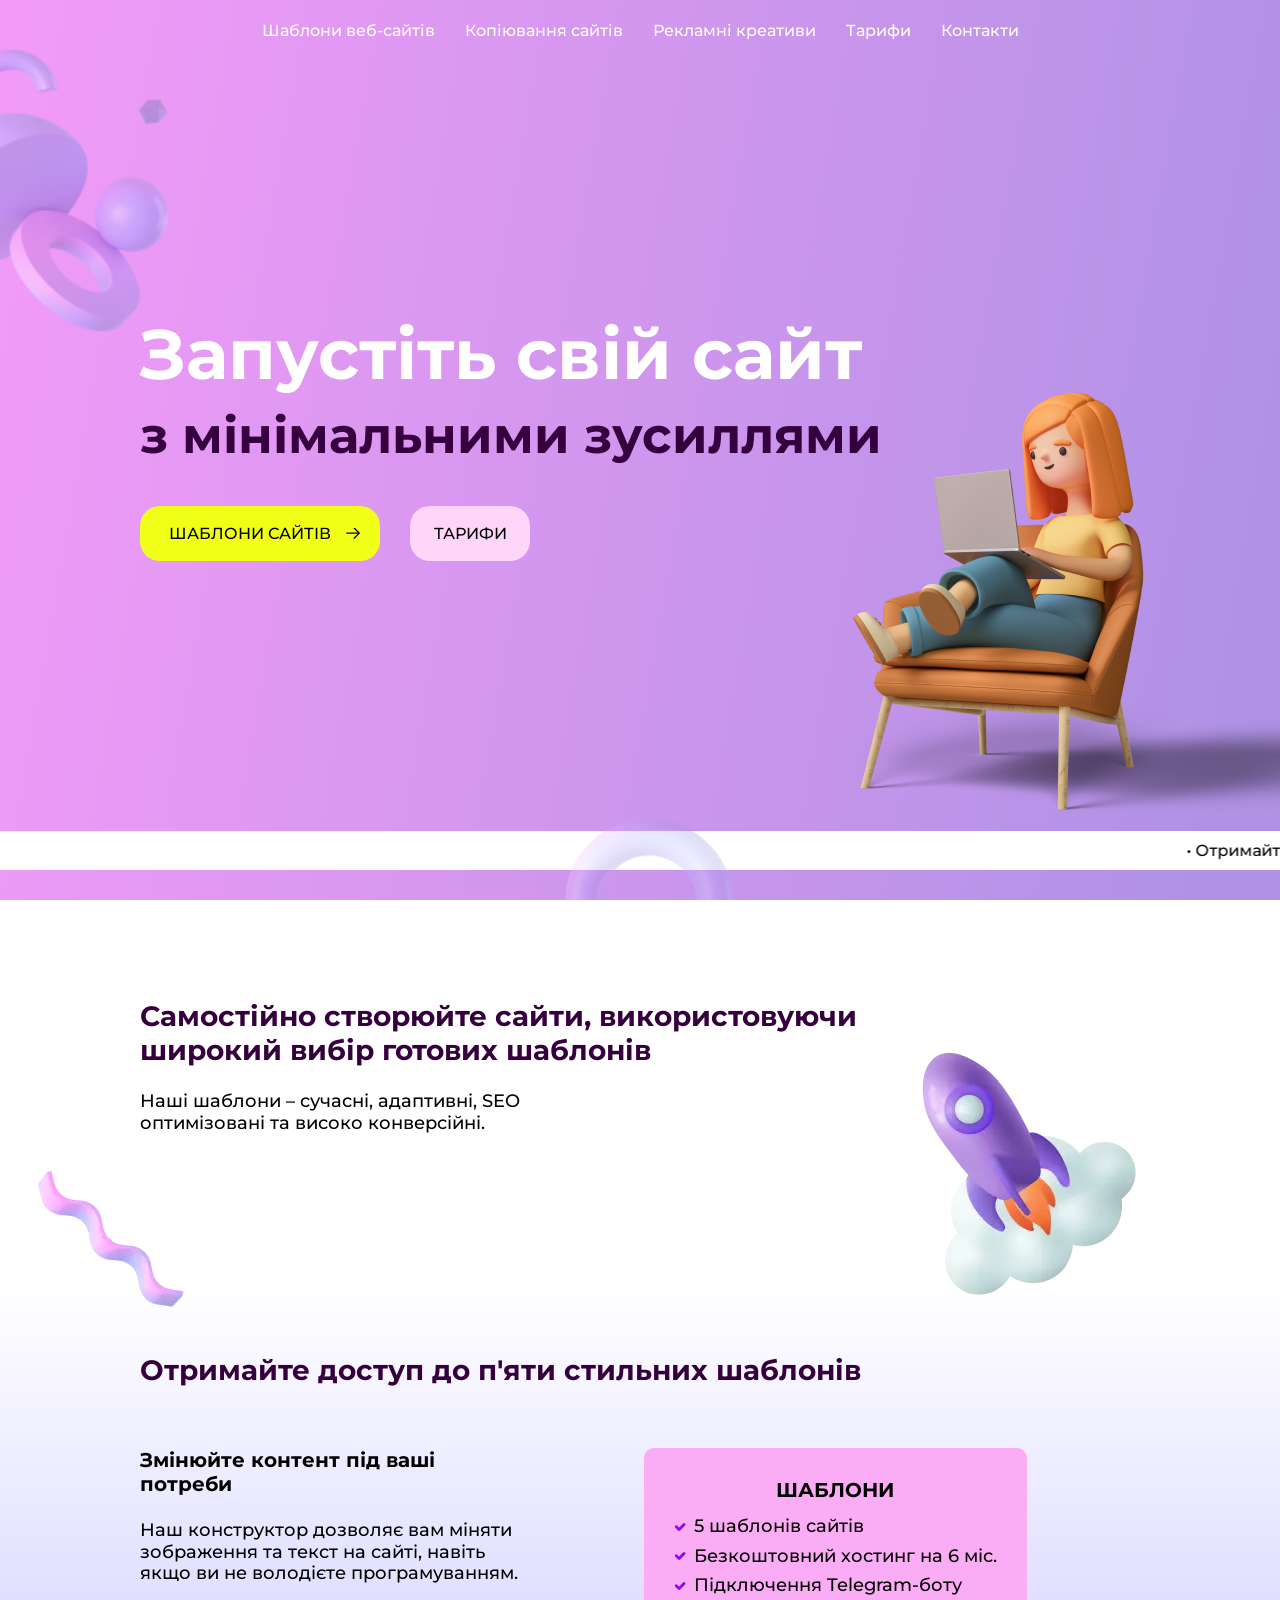
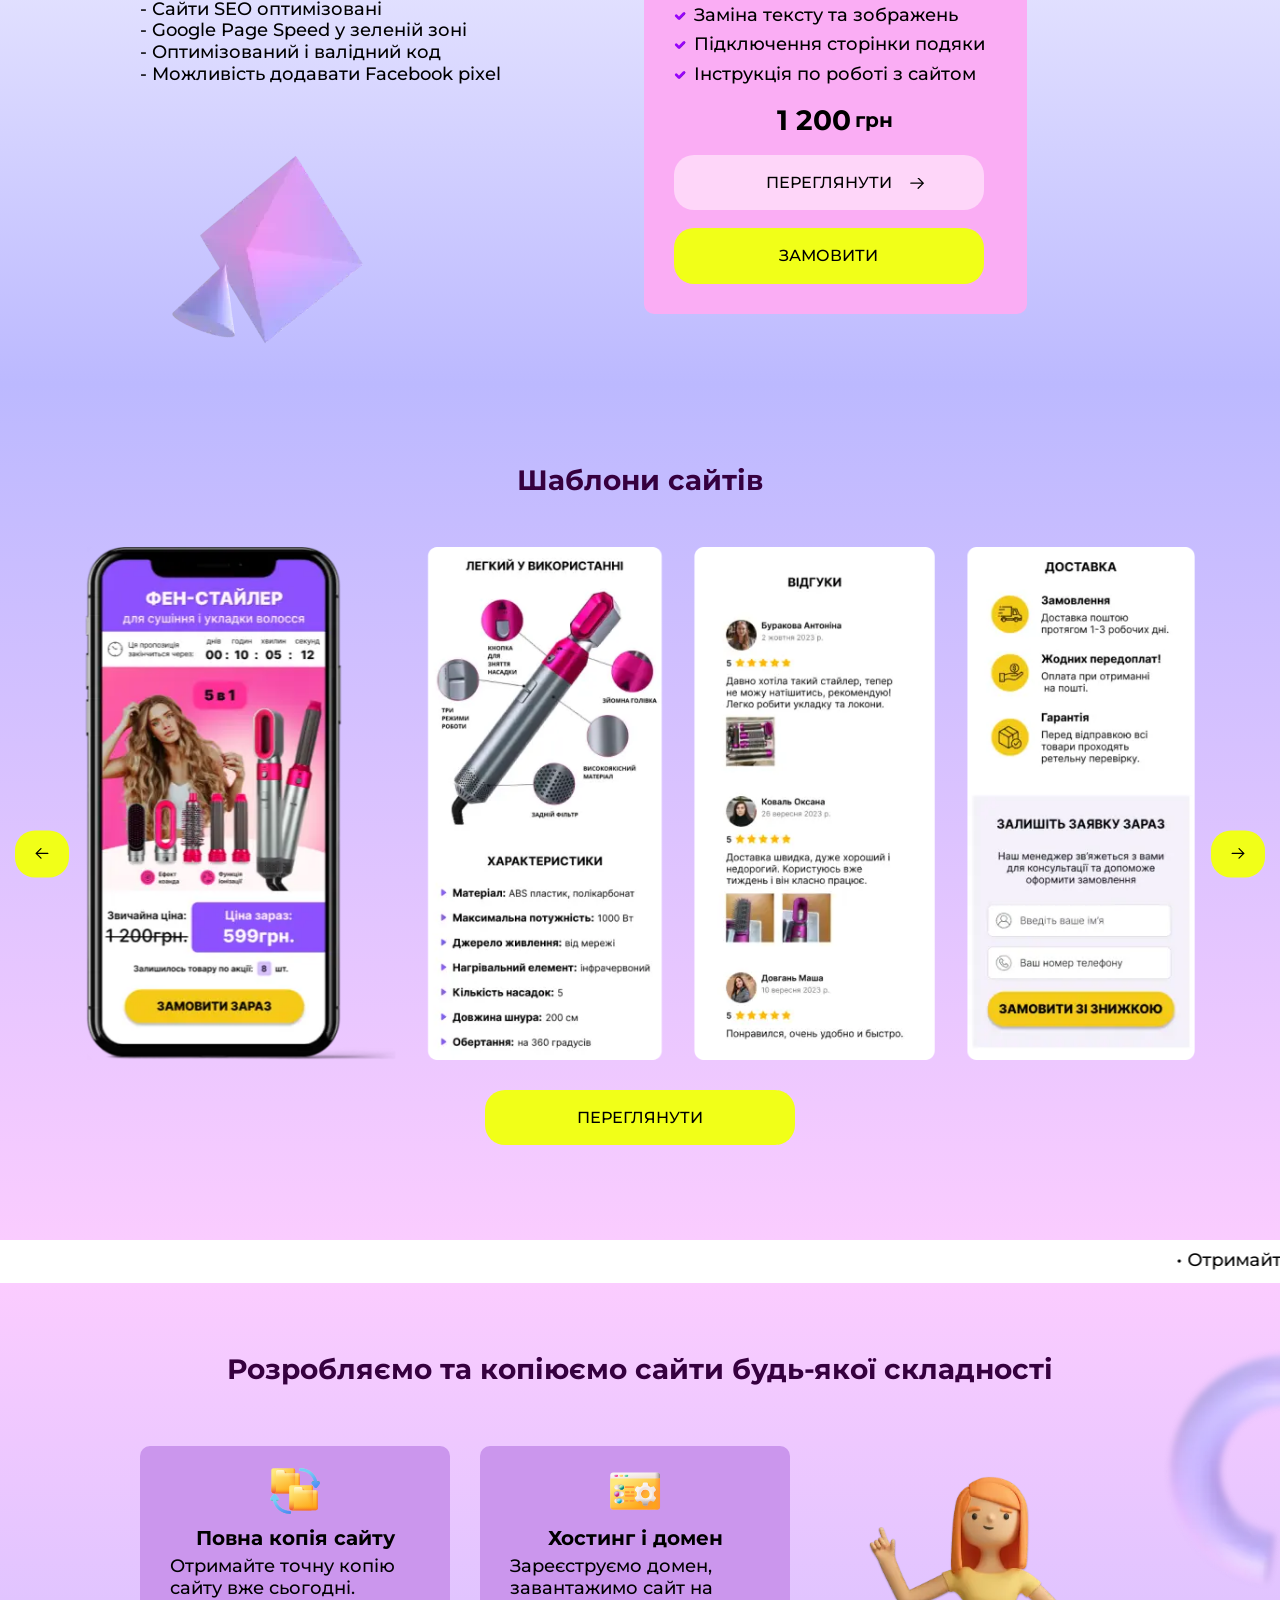
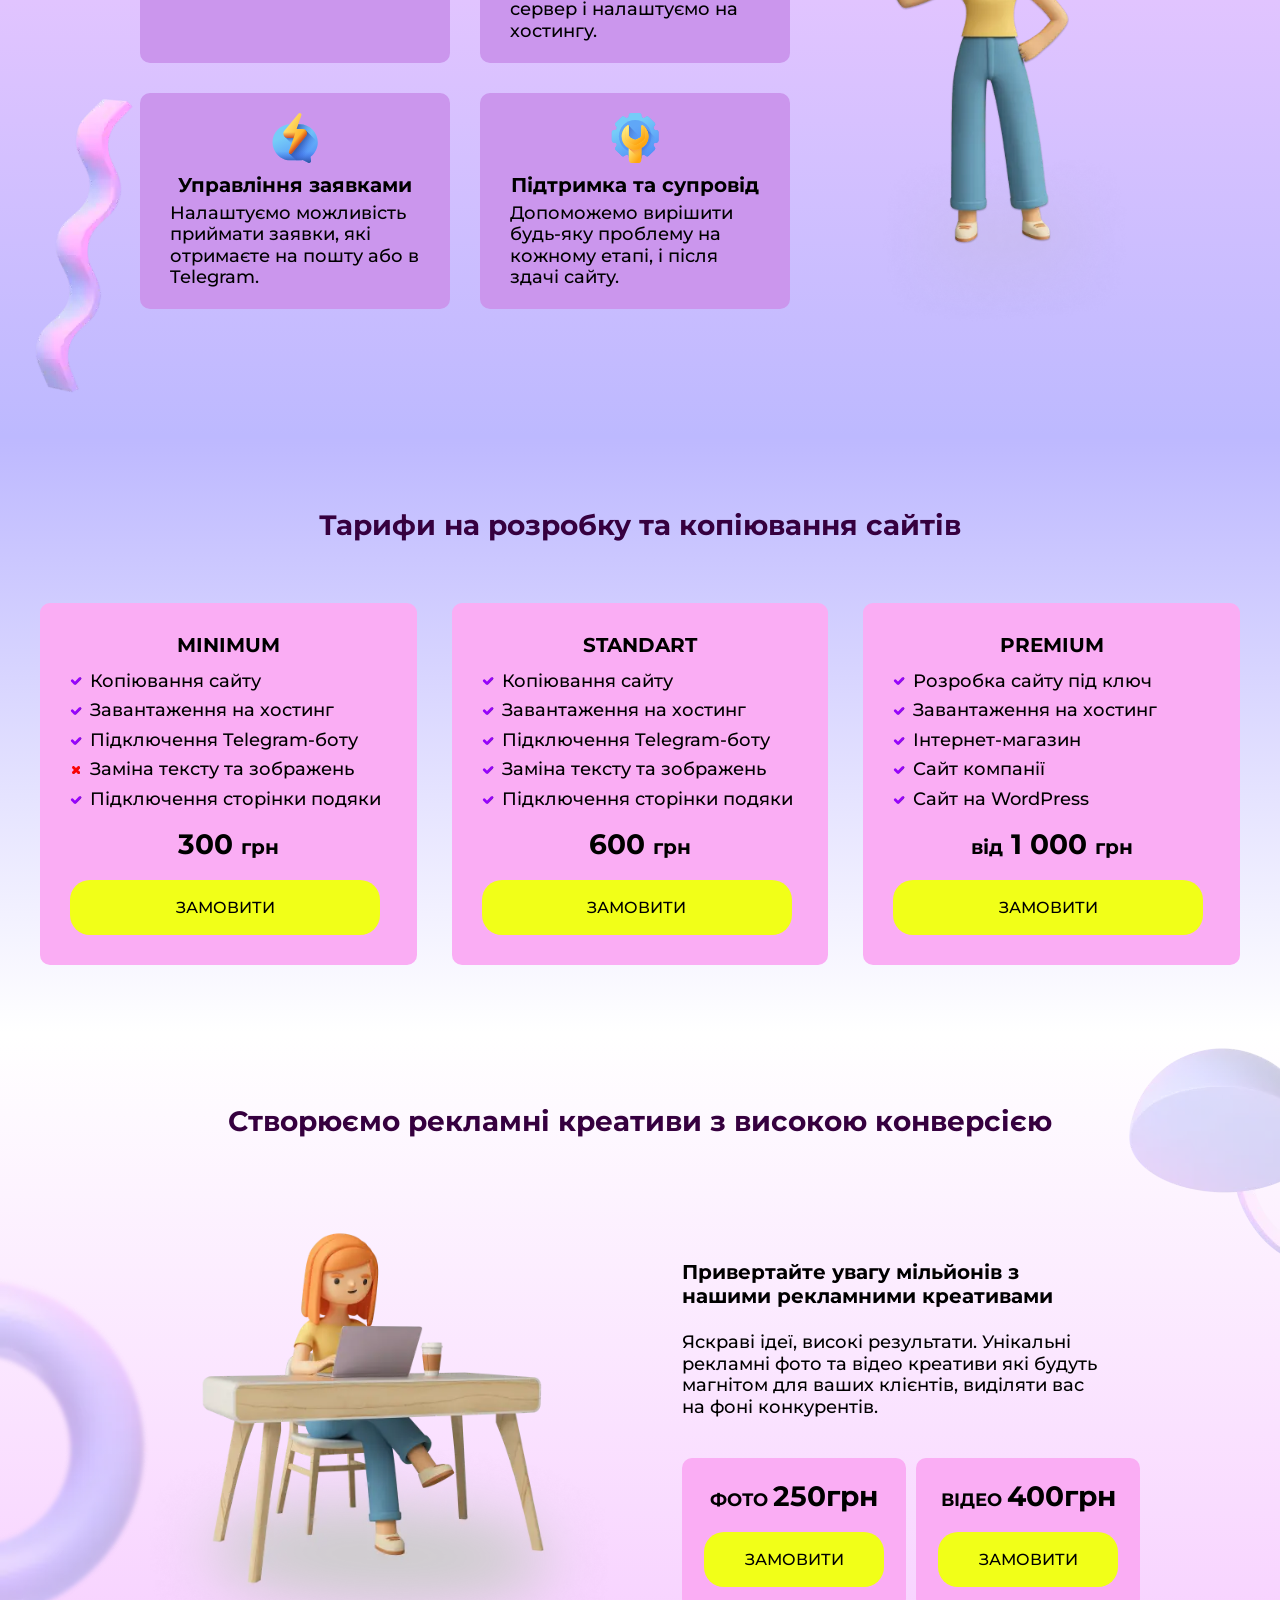
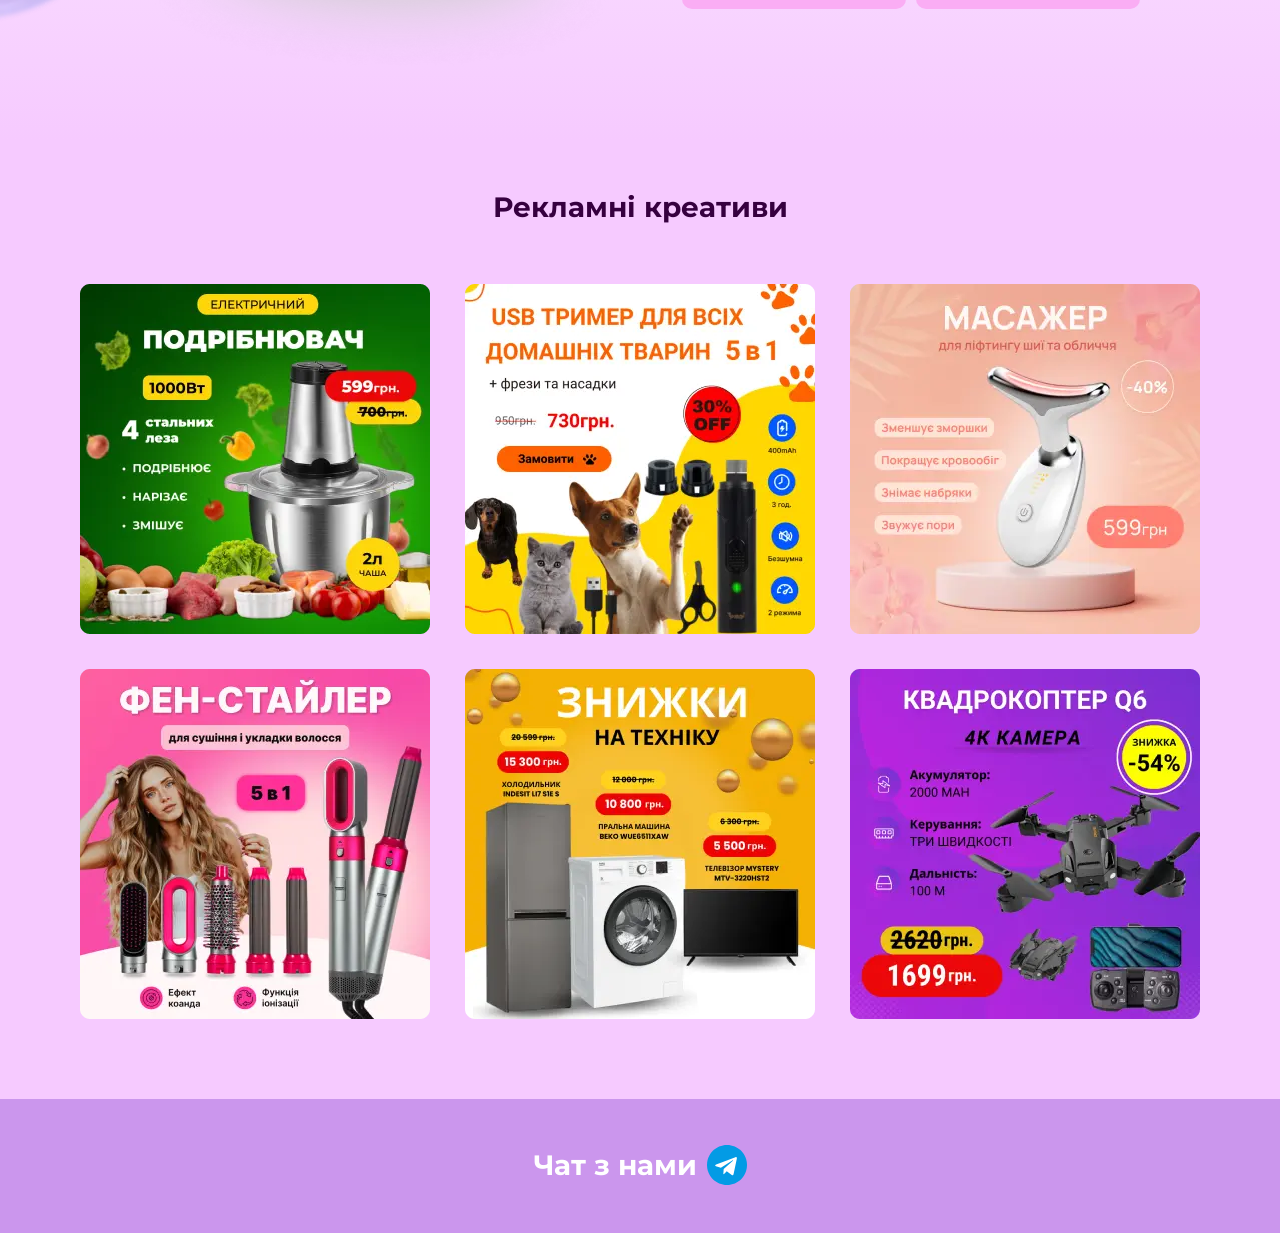
==== commit 871c6c72: "fix bug" ====
--- a/index.html
+++ b/index.html
@@ -6,11 +6,11 @@
 	<meta http-equiv="X-UA-Compatible" content="IE=edge">
 	<meta name="viewport" content="width=device-width, initial-scale=1.0, maximum-scale=1.0, minimum-scale=1.0">
 	<meta name="description" content="Створення та копіювання сайтів будь-якої складності">
-	<title>Tyttovar\development</title>
+	<title>Створюй сам</title>
 	<link rel="icon" href="img/favicon/favicon.ico" type="image/x-icon">
 	<link rel="preconnect" href="https://fonts.googleapis.com">
-	<link href="https://fonts.googleapis.com/css2?family=Montserrat:wght@500;700&display=swap&_v=20231207221210" rel="stylesheet">
-	<link rel="stylesheet" href="css/style.min.css?_v=20231207221210">
+	<link href="https://fonts.googleapis.com/css2?family=Montserrat:wght@500;700&display=swap&_v=20231211225453" rel="stylesheet">
+	<link rel="stylesheet" href="css/style.min.css?_v=20231211225453">
 </head>
 
 	<body>
@@ -115,21 +115,25 @@
 							<div class="template__slide swiper-slide">
 								<picture><source srcset="img/templat-01.webp" type="image/webp"><img class="template__img--pc" loading="lazy" src="img/templat-01.png" alt="Шаблон сайту"></picture>
 								<picture><source srcset="img/templat-mobile-01.webp" type="image/webp"><img class="template__img--mobile" loading="lazy" src="img/templat-mobile-01.png" alt="Шаблон сайту"></picture>
+								<a class="template__btn btn btn-yellow" target="_blank" href="https://hroshev.github.io/hairdryer/">Переглянути</a>
 							</div>
 
 							<div class="template__slide swiper-slide">
 								<picture><source srcset="img/templat-02.webp" type="image/webp"><img class="template__img--pc" loading="lazy" src="img/templat-02.png" alt="Шаблон сайту"></picture>
 								<picture><source srcset="img/templat-mobile-02.webp" type="image/webp"><img class="template__img--mobile" loading="lazy" src="img/templat-mobile-02.png" alt="Шаблон сайту"></picture>
+								<a class="template__btn btn btn-yellow" target="_blank" href="https://hroshev.github.io/electric-sheet/">Переглянути</a>
 							</div>
 
 							<div class="template__slide swiper-slide">
 								<picture><source srcset="img/templat-03.webp" type="image/webp"><img class="template__img--pc" loading="lazy" src="img/templat-03.png" alt="Шаблон сайту"></picture>
 								<picture><source srcset="img/templat-mobile-03.webp" type="image/webp"><img class="template__img--mobile" loading="lazy" src="img/templat-mobile-03.png" alt="Шаблон сайту"></picture>
+								<a class="template__btn btn btn-yellow" target="_blank" href="https://hroshev.github.io/organizer/">Переглянути</a>
 							</div>
 
 							<div class="template__slide swiper-slide">
 								<picture><source srcset="img/templat-04.webp" type="image/webp"><img class="template__img--pc" loading="lazy" src="img/templat-04.png" alt="Шаблон сайту"></picture>
 								<picture><source srcset="img/templat-mobile-04.webp" type="image/webp"><img class="template__img--mobile" loading="lazy" src="img/templat-mobile-04.png" alt="Шаблон сайту"></picture>
+								<a class="template__btn btn btn-yellow" target="_blank" href="https://hroshev.github.io/electric-sheet/">Переглянути</a>
 							</div>
 
 						</div>
@@ -197,7 +201,7 @@
 								</ul>
 							</div>
 							<div class="price__item-bottom">
-								<p>300</p>
+								<p>300 </p>
 								<a class="btn btn-yellow" target="_blank" href="https://telegram.me/burakova_tonya">замовити</a>
 							</div>
 						</div>
@@ -214,7 +218,7 @@
 								</ul>
 							</div>
 							<div class="price__item-bottom">
-								<p>300</p>
+								<p>600 </p>
 								<a class="btn btn-yellow" target="_blank" href="https://telegram.me/burakova_tonya">замовити</a>
 							</div>
 						</div>
@@ -231,7 +235,7 @@
 								</ul>
 							</div>
 							<div class="price__item-bottom">
-								<p>300</p>
+								<p><span>від</span> 1 000 </p>
 								<a class="btn btn-yellow" target="_blank" href="https://telegram.me/burakova_tonya">замовити</a>
 							</div>
 						</div>
@@ -289,6 +293,6 @@
 			</div>
 		</footer>
 		
-		<script src="js/app.min.js?_v=20231207221210" defer></script>
+		<script src="js/app.min.js?_v=20231211225453" defer></script>
 	</body>
 </html>
--- a/css/style.min.css
+++ b/css/style.min.css
@@ -1 +1 @@
-@charset "UTF-8";@font-face{font-family:Inter;font-display:swap;src:url(../fonts/Inter-ExtraBold.woff2) format("woff2"),url(../fonts/Inter-ExtraBold.woff) format("woff");font-weight:800;font-style:normal}@font-face{font-family:Inter;font-display:swap;src:url(../fonts/Inter-Bold.woff2) format("woff2"),url(../fonts/Inter-Bold.woff) format("woff");font-weight:700;font-style:normal}@font-face{font-family:Inter;font-display:swap;src:url(../fonts/Inter-Medium.woff2) format("woff2"),url(../fonts/Inter-Medium.woff) format("woff");font-weight:500;font-style:normal}@font-face{font-family:Inter;font-display:swap;src:url(../fonts/Inter-Regular.woff2) format("woff2"),url(../fonts/Inter-Regular.woff) format("woff");font-weight:400;font-style:normal}@font-face{font-family:OpenSans;font-display:swap;src:url(../fonts/OpenSans-Bold.woff2) format("woff2"),url(../fonts/OpenSans-Bold.woff) format("woff");font-weight:700;font-style:normal}@font-face{font-family:OpenSans;font-display:swap;src:url(../fonts/OpenSans-Regular.woff2) format("woff2"),url(../fonts/OpenSans-Regular.woff) format("woff");font-weight:400;font-style:normal}@font-face{font-family:Rubik;font-display:swap;src:url(../fonts/Rubik-Light.woff2) format("woff2"),url(../fonts/Rubik-Light.woff) format("woff");font-weight:300;font-style:normal}@font-face{font-family:OpenSans;font-display:swap;src:url(../fonts/OpenSans-SemiBold.woff2) format("woff2"),url(../fonts/OpenSans-SemiBold.woff) format("woff");font-weight:600;font-style:normal}@font-face{font-family:Rubik;font-display:swap;src:url(../fonts/Rubik-Regular.woff2) format("woff2"),url(../fonts/Rubik-Regular.woff) format("woff");font-weight:400;font-style:normal}@font-face{font-family:Rubik;font-display:swap;src:url(../fonts/Rubik-SemiBold.woff2) format("woff2"),url(../fonts/Rubik-SemiBold.woff) format("woff");font-weight:600;font-style:normal}*{padding:0;margin:0;border:0}body{min-width:320px;overflow-x:hidden;scroll-behavior:smooth}body._lock{overflow:hidden}*,:after,:before{-webkit-box-sizing:border-box;box-sizing:border-box}blockquote,body,dd,dl,figcaption,figure,h1,h2,h3,h4,h5,h6,li,ol[class],p,ul[class]{font-size:inherit;margin:0}html{height:100%;width:100%;font-size:100%;-ms-text-size-adjust:100%;-moz-text-size-adjust:100%;-webkit-text-size-adjust:100%}main{display:block}hr{-webkit-box-sizing:content-box;box-sizing:content-box;height:0;overflow:visible}pre{font-family:monospace,monospace;font-size:1em}abbr[title]{border-bottom:none;text-decoration:underline;-webkit-text-decoration:underline dotted;text-decoration:underline dotted}b,strong{font-weight:bolder}code,kbd,samp{font-family:monospace,monospace;font-size:1em}small{font-size:80%}sub,sup{font-size:75%;line-height:0;position:relative;vertical-align:baseline}sub{bottom:-.25em}sup{top:-.5em}img{border-style:none;max-width:100%;vertical-align:top}a,a:visited{background-color:transparent;text-decoration:none}a:hover{text-decoration:none}button,input,optgroup,select,textarea{font-family:inherit;font-size:100%;line-height:1.15;margin:0}button,input{overflow:visible;cursor:pointer}input::-ms-clear{display:none}button,select{text-transform:none}[type=button],[type=reset],[type=submit],button{-webkit-appearance:button}[type=button]::-moz-focus-inner,[type=reset]::-moz-focus-inner,[type=submit]::-moz-focus-inner,button::-moz-focus-inner{border-style:none;padding:0}[type=button]:-moz-focusring,[type=reset]:-moz-focusring,[type=submit]:-moz-focusring,button:-moz-focusring{outline:1px dotted ButtonText}ol[class],ul[class]{padding:0}ul li{list-style:none}fieldset{padding:.35em .75em .625em}legend{-webkit-box-sizing:border-box;box-sizing:border-box;color:inherit;display:table;max-width:100%;padding:0;white-space:normal}progress{vertical-align:baseline}textarea{overflow:auto}[type=checkbox],[type=radio]{-webkit-box-sizing:border-box;box-sizing:border-box;padding:0}[type=number]::-webkit-inner-spin-button,[type=number]::-webkit-outer-spin-button{height:auto}[type=search]{-webkit-appearance:textfield;outline-offset:-2px}[type=search]::-webkit-search-decoration{-webkit-appearance:none}::-webkit-file-upload-button{-webkit-appearance:button;font:inherit}details{display:block}summary{display:list-item}template{display:none}:active,:focus{outline:0}a:active,a:focus{outline:0}aside,footer,header,nav{display:block}body{font-size:18px;font-family:Montserrat,sans-serif;font-weight:500;line-height:1.2;color:#000}[class*=__container]{margin:0 auto;padding:0 15px;width:100%;max-width:1230px}[class*=__container-small]{margin:0 auto;padding:0 15px;width:100%;max-width:1030px}[class*=__container-big]{margin:0 auto;padding:0 15px;width:100%;max-width:1370px}.title{font-size:28px;font-weight:700;color:#36003f}.btn{display:inline-block;padding:18px 20px;font-size:16px;font-weight:500;width:100%;max-width:310px;text-align:center;text-transform:uppercase;border-radius:20px;color:#000;-webkit-transition:opacity .2s ease-in;transition:opacity .2s ease-in}.btn-yellow{background-color:#f1ff18}.btn-pink{background-color:#fed6f9}.btn:hover{opacity:.8}.header{position:relative;height:100vh;display:-webkit-box;display:-ms-flexbox;display:flex;-webkit-box-orient:vertical;-webkit-box-direction:normal;-ms-flex-direction:column;flex-direction:column;-webkit-box-pack:justify;-ms-flex-pack:justify;justify-content:space-between;background:linear-gradient(100deg,#f39bf8 0,#b092e5 93.85%)}.header__position-01{position:absolute;top:20px;left:0;z-index:0;width:100%;max-width:210px;height:auto}.header__position-02{position:absolute;position:absolute;bottom:0;left:50%;-webkit-transform:translateX(-50%);-ms-transform:translateX(-50%);transform:translateX(-50%);z-index:0;width:100%;max-width:260px;height:auto}.header__position-03{position:absolute;bottom:50px;right:0;z-index:0;width:100%;max-width:529px;height:auto}.header__position-03--mobile{display:none;position:absolute;bottom:50px;right:0;z-index:0;width:100%;max-width:220px;height:auto}.header__hidden{display:none;overflow:hidden;opacity:0}.header__content{z-index:5}.header__content h1{margin-bottom:10px;font-size:70px;font-weight:700;color:#fff}.header__content h2{font-size:50px;font-weight:700;color:#36003f}.header__wrapper{margin-top:40px;display:-webkit-box;display:-ms-flexbox;display:flex;-webkit-box-align:center;-ms-flex-align:center;align-items:center;gap:30px}.header__btn{position:relative;max-width:240px;padding-right:40px}.header__btn::after{content:"";position:absolute;top:50%;right:20px;-webkit-transform:translateY(-50%);-ms-transform:translateY(-50%);transform:translateY(-50%);width:14px;height:11px;background:url(../img/icons/arrow.svg) 50% 50%/cover no-repeat}.header__btn--second{max-width:120px}.header__marquee{margin-bottom:30px;padding:10px;font-size:16px;font-weight:500;background-color:#fff}.burger{position:static;padding-top:20px;top:0;left:0;z-index:20}.burger__container{display:-webkit-box;display:-ms-flexbox;display:flex;-webkit-box-pack:center;-ms-flex-pack:center;justify-content:center;-webkit-box-align:center;-ms-flex-align:center;align-items:center}.menu__icon{display:none}.menu__icon span,.menu__icon::after,.menu__icon::before{background-color:#fff}.menu__body{z-index:4}.menu__list{display:-webkit-box;display:-ms-flexbox;display:flex;-webkit-box-pack:end;-ms-flex-pack:end;justify-content:flex-end;-webkit-box-align:center;-ms-flex-align:center;align-items:center;-ms-flex-wrap:wrap;flex-wrap:wrap;-webkit-column-gap:30px;-moz-column-gap:30px;column-gap:30px;row-gap:16px}.menu__link{font-size:16px;font-weight:500;color:#fff;-webkit-transition:color .2s ease-in-out;transition:color .2s ease-in-out}.menu__link:hover{color:#36003f}.content{padding:100px 0 150px 0;position:relative;background-color:#fff}.content .content__text{position:relative;z-index:5}.content .content__text h2{margin-bottom:24px;max-width:724px}.content .content__text p{max-width:380px}.content__position--one{position:absolute;top:40px;right:70px;z-index:0}.content__position--two{position:absolute;bottom:-50px;left:10px;z-index:0}.commercial{position:relative;padding:70px 0;background:-webkit-gradient(linear,left top,left bottom,from(rgba(196,188,255,0)),to(#bcb9ff));background:linear-gradient(180deg,rgba(196,188,255,0) 0,#bcb9ff 100%)}.commercial h2{margin-bottom:60px}.commercial__wrapper{display:-webkit-box;display:-ms-flexbox;display:flex;-webkit-box-pack:justify;-ms-flex-pack:justify;justify-content:space-between;gap:30px}.commercial__top{width:100%;max-width:390px;color:#000}.commercial__top h3{margin-bottom:24px;font-size:20px;font-weight:700}.commercial__top p{margin-bottom:14px}.commercial__top li{font-size:18px;color:#000}.commercial__bottom{padding:30px;border-radius:10px;background:#faadf4}.commercial__bottom h3{margin-bottom:14px;font-size:20px;font-weight:700;text-transform:uppercase;text-align:center;color:#000}.commercial__bottom ul{margin-bottom:18px;display:-webkit-box;display:-ms-flexbox;display:flex;-webkit-box-orient:vertical;-webkit-box-direction:normal;-ms-flex-direction:column;flex-direction:column;gap:8px}.commercial__bottom li{position:relative;padding-left:20px}.commercial__bottom li::before{content:"";position:absolute;top:50%;left:0;-webkit-transform:translateY(-50%);-ms-transform:translateY(-50%);transform:translateY(-50%);width:12px;height:9px;background:url(../img/icons/arrow-2.svg) 50% 50%/cover no-repeat}.commercial__bottom-price{margin-bottom:18px;display:-webkit-box;display:-ms-flexbox;display:flex;-webkit-box-pack:center;-ms-flex-pack:center;justify-content:center;-webkit-box-align:center;-ms-flex-align:center;align-items:center;gap:4px}.commercial__bottom-price p{font-size:28px;font-weight:700}.commercial__bottom-price span{font-size:20px;font-weight:700}.commercial__wrapper-btn{display:-webkit-box;display:-ms-flexbox;display:flex;-webkit-box-orient:vertical;-webkit-box-direction:normal;-ms-flex-direction:column;flex-direction:column;gap:18px}.commercial__btn{position:relative}.commercial__btn::after{content:"";position:absolute;top:50%;right:60px;-webkit-transform:translateY(-50%);-ms-transform:translateY(-50%);transform:translateY(-50%);width:14px;height:11px;background:url(../img/icons/arrow.svg) 50% 50%/cover no-repeat}.commercial__img{position:absolute;bottom:0;left:100px}.template{padding:80px 0;background:-webkit-gradient(linear,left top,left bottom,from(#bcb9ff),to(#faccff));background:linear-gradient(180deg,#bcb9ff 0,#faccff 100%)}.template h2{margin-bottom:50px;text-align:center}.template__swiper{position:relative}.template__slide{padding:0 70px;text-align:center}.template__img--mobile{display:none}.template__btn-wrapper{position:absolute;top:50%;left:50%;z-index:20;-webkit-transform:translate(-50%,-50%);-ms-transform:translate(-50%,-50%);transform:translate(-50%,-50%);cursor:pointer;width:100%;display:-webkit-box;display:-ms-flexbox;display:flex;-webkit-box-pack:justify;-ms-flex-pack:justify;justify-content:space-between}.custom-next,.custom-prev{position:relative;width:54px;height:47px;border-radius:20px;background-color:#f1ff18}.custom-next::after,.custom-prev::after{content:"";position:absolute;top:50%;left:50%;-webkit-transform:translate(-50%,-50%);-ms-transform:translate(-50%,-50%);transform:translate(-50%,-50%);width:14px;height:11px}.custom-prev::after{background:url(../img/icons/arrow-prev.svg) 50% 50%/cover no-repeat}.custom-next::after{background:url(../img/icons/arrow-next.svg) 50% 50%/cover no-repeat}.adv__marquee{padding:10px 0 5px 0}.promo{padding:70px 0 130px 0;position:relative;background:-webkit-gradient(linear,left top,left bottom,color-stop(.25%,#fbccff),color-stop(99.63%,#bdb9ff));background:linear-gradient(180deg,#fbccff .25%,#bdb9ff 99.63%)}.promo h2{margin-bottom:60px;position:relative;z-index:5;text-align:center}.promo__position-01{position:absolute;bottom:0;left:0;z-index:1}.promo__position-02{position:absolute;top:0;right:0;z-index:1}.promo__wrapper{position:relative}.promo ul{position:relative;z-index:5;width:100%;max-width:650px;display:-ms-grid;display:grid;grid-template-columns:repeat(auto-fill,minmax(302px,1fr));gap:30px}.promo li{padding:20px 30px;border-radius:10px;background-color:#cb96ed;text-align:center}.promo li h4{margin:10px 0 6px 0;font-size:20px;font-weight:700}.promo li p{text-align:left}.promo__img--laptop{position:absolute;top:20px;right:0;z-index:1;width:100%;max-width:290px;height:auto}.price{padding:70px 0;background:-webkit-gradient(linear,left bottom,left top,color-stop(.43%,rgba(190,185,255,0)),color-stop(99.65%,#beb9ff));background:linear-gradient(0deg,rgba(190,185,255,0) .43%,#beb9ff 99.65%)}.price h2{margin-bottom:60px;font-size:28px;font-weight:700;text-align:center;color:#36003f}.price__wrapper{display:-ms-grid;display:grid;grid-template-columns:repeat(auto-fill,minmax(337px,1fr));gap:35px}.price__item{padding:30px;border-radius:10px;background-color:#faadf4;display:-webkit-box;display:-ms-flexbox;display:flex;-webkit-box-orient:vertical;-webkit-box-direction:normal;-ms-flex-direction:column;flex-direction:column;-webkit-box-pack:justify;-ms-flex-pack:justify;justify-content:space-between}.price__item h3{margin-bottom:14px;font-size:20px;font-weight:700;text-align:center}.price__item ul{display:-webkit-box;display:-ms-flexbox;display:flex;-webkit-box-orient:vertical;-webkit-box-direction:normal;-ms-flex-direction:column;flex-direction:column;gap:8px}.price__item li{position:relative;padding-left:20px;font-size:18px;font-weight:500}.price__item li::after{content:"";position:absolute;top:50%;left:0;-webkit-transform:translateY(-50%);-ms-transform:translateY(-50%);transform:translateY(-50%);width:12px;height:9px;background:url(../img/icons/arrow-2.svg) 50% 50%/cover no-repeat}.price__item p{position:relative;padding:18px 0;font-size:28px;font-weight:700;text-align:center}.price__item p::after{content:"грн";font-size:20px}.price__close{position:relative}.price__close::after{content:"";background:url(../img/icons/close.svg) 50% 50%/cover no-repeat!important}.benefits{position:relative;padding:70px 0;background:-webkit-gradient(linear,left top,left bottom,from(rgba(246,202,255,0)),to(#f6caff));background:linear-gradient(180deg,rgba(246,202,255,0) 0,#f6caff 100%)}.benefits__position--01{position:absolute;top:0;right:0;z-index:1;max-width:240px}.benefits__position--02{position:absolute;bottom:50px;left:0;z-index:1;max-width:420px}.benefits__title{margin-bottom:60px;position:relative;z-index:5;text-align:center}.benefits__wrapper{position:relative;z-index:5;display:-webkit-box;display:-ms-flexbox;display:flex;-ms-flex-wrap:wrap-reverse;flex-wrap:wrap-reverse;-webkit-box-pack:justify;-ms-flex-pack:justify;justify-content:space-between;-webkit-box-align:center;-ms-flex-align:center;align-items:center;gap:10px}.benefits__wrapper img{width:100%;max-width:480px}.benefits__content{max-width:580px}.benefits__content h4{font-size:20px;font-weight:700;max-width:420px}.benefits__content p{margin:24px 0 40px 0;max-width:420px}.benefits__inner{display:-webkit-box;display:-ms-flexbox;display:flex;-webkit-box-pack:justify;-ms-flex-pack:justify;justify-content:space-between;-webkit-box-align:center;-ms-flex-align:center;align-items:center;gap:10px}.benefits__price{padding:22px;font-weight:700;text-align:center;border-radius:10px;background-color:#faadf4}.benefits__price h3{margin-bottom:18px;font-size:20px}.benefits__price h3 span{font-size:24px}.benefits__price a{width:180px}.features{padding:50px 0 80px 0;background-color:#f6caff}.features h2{margin-bottom:60px;text-align:center}.features__wrapper{display:-ms-grid;display:grid;grid-template-columns:repeat(auto-fill,350px);-webkit-box-pack:center;-ms-flex-pack:center;justify-content:center;-webkit-box-align:center;-ms-flex-align:center;align-items:center;gap:35px}.features__wrapper img{width:350px;height:350px;border-radius:6px}.footer{padding:50px 0;background-color:#cb96ed}.footer__wrapper{text-align:center}.footer a{position:relative;padding-right:50px;font-size:28px;font-weight:700;color:#fff}.footer a::after{content:"";position:absolute;top:50%;right:0;-webkit-transform:translateY(-50%);-ms-transform:translateY(-50%);transform:translateY(-50%);width:40px;height:40px;background:url(../img/icons/telegram.svg) 50% 50%/cover no-repeat}@font-face{font-family:swiper-icons;src:url("data:application/font-woff;charset=utf-8;base64, [base64]//wADZ2x5ZgAAAywAAADMAAAD2MHtryVoZWFkAAABbAAAADAAAAA2E2+eoWhoZWEAAAGcAAAAHwAAACQC9gDzaG10eAAAAigAAAAZAAAArgJkABFsb2NhAAAC0AAAAFoAAABaFQAUGG1heHAAAAG8AAAAHwAAACAAcABAbmFtZQAAA/gAAAE5AAACXvFdBwlwb3N0AAAFNAAAAGIAAACE5s74hXjaY2BkYGAAYpf5Hu/j+W2+MnAzMYDAzaX6QjD6/4//Bxj5GA8AuRwMYGkAPywL13jaY2BkYGA88P8Agx4j+/8fQDYfA1AEBWgDAIB2BOoAeNpjYGRgYNBh4GdgYgABEMnIABJzYNADCQAACWgAsQB42mNgYfzCOIGBlYGB0YcxjYGBwR1Kf2WQZGhhYGBiYGVmgAFGBiQQkOaawtDAoMBQxXjg/wEGPcYDDA4wNUA2CCgwsAAAO4EL6gAAeNpj2M0gyAACqxgGNWBkZ2D4/wMA+xkDdgAAAHjaY2BgYGaAYBkGRgYQiAHyGMF8FgYHIM3DwMHABGQrMOgyWDLEM1T9/w8UBfEMgLzE////P/5//f/V/xv+r4eaAAeMbAxwIUYmIMHEgKYAYjUcsDAwsLKxc3BycfPw8jEQA/[base64]/uznmfPFBNODM2K7MTQ45YEAZqGP81AmGGcF3iPqOop0r1SPTaTbVkfUe4HXj97wYE+yNwWYxwWu4v1ugWHgo3S1XdZEVqWM7ET0cfnLGxWfkgR42o2PvWrDMBSFj/IHLaF0zKjRgdiVMwScNRAoWUoH78Y2icB/yIY09An6AH2Bdu/UB+yxopYshQiEvnvu0dURgDt8QeC8PDw7Fpji3fEA4z/PEJ6YOB5hKh4dj3EvXhxPqH/SKUY3rJ7srZ4FZnh1PMAtPhwP6fl2PMJMPDgeQ4rY8YT6Gzao0eAEA409DuggmTnFnOcSCiEiLMgxCiTI6Cq5DZUd3Qmp10vO0LaLTd2cjN4fOumlc7lUYbSQcZFkutRG7g6JKZKy0RmdLY680CDnEJ+UMkpFFe1RN7nxdVpXrC4aTtnaurOnYercZg2YVmLN/d/gczfEimrE/fs/bOuq29Zmn8tloORaXgZgGa78yO9/cnXm2BpaGvq25Dv9S4E9+5SIc9PqupJKhYFSSl47+Qcr1mYNAAAAeNptw0cKwkAAAMDZJA8Q7OUJvkLsPfZ6zFVERPy8qHh2YER+3i/BP83vIBLLySsoKimrqKqpa2hp6+jq6RsYGhmbmJqZSy0sraxtbO3sHRydnEMU4uR6yx7JJXveP7WrDycAAAAAAAH//wACeNpjYGRgYOABYhkgZgJCZgZNBkYGLQZtIJsFLMYAAAw3ALgAeNolizEKgDAQBCchRbC2sFER0YD6qVQiBCv/H9ezGI6Z5XBAw8CBK/m5iQQVauVbXLnOrMZv2oLdKFa8Pjuru2hJzGabmOSLzNMzvutpB3N42mNgZGBg4GKQYzBhYMxJLMlj4GBgAYow/P/PAJJhLM6sSoWKfWCAAwDAjgbRAAB42mNgYGBkAIIbCZo5IPrmUn0hGA0AO8EFTQAA") format("woff");font-weight:400;font-style:normal}:root{--swiper-theme-color:#007aff}:host{position:relative;display:block;margin-left:auto;margin-right:auto;z-index:1}.swiper{margin-left:auto;margin-right:auto;position:relative;overflow:hidden;list-style:none;padding:0;z-index:1;display:block}.swiper-vertical>.swiper-wrapper{-webkit-box-orient:vertical;-webkit-box-direction:normal;-ms-flex-direction:column;flex-direction:column}.swiper-wrapper{position:relative;width:100%;height:100%;z-index:1;display:-webkit-box;display:-ms-flexbox;display:flex;-webkit-transition-property:-webkit-transform;transition-property:-webkit-transform;transition-property:transform;transition-property:transform,-webkit-transform;-webkit-transition-timing-function:var(--swiper-wrapper-transition-timing-function,initial);transition-timing-function:var(--swiper-wrapper-transition-timing-function,initial);-webkit-box-sizing:content-box;box-sizing:content-box}.swiper-android .swiper-slide,.swiper-ios .swiper-slide,.swiper-wrapper{-webkit-transform:translate3d(0,0,0);transform:translate3d(0,0,0)}.swiper-horizontal{-ms-touch-action:pan-y;touch-action:pan-y}.swiper-vertical{-ms-touch-action:pan-x;touch-action:pan-x}.swiper-slide{-ms-flex-negative:0;flex-shrink:0;width:100%;height:100%;position:relative;-webkit-transition-property:-webkit-transform;transition-property:-webkit-transform;transition-property:transform;transition-property:transform,-webkit-transform;display:block}.swiper-slide-invisible-blank{visibility:hidden}.swiper-autoheight,.swiper-autoheight .swiper-slide{height:auto}.swiper-autoheight .swiper-wrapper{-webkit-box-align:start;-ms-flex-align:start;align-items:flex-start;-webkit-transition-property:height,-webkit-transform;transition-property:height,-webkit-transform;transition-property:transform,height;transition-property:transform,height,-webkit-transform}.swiper-backface-hidden .swiper-slide{-webkit-transform:translateZ(0);transform:translateZ(0);-webkit-backface-visibility:hidden;backface-visibility:hidden}.swiper-3d.swiper-css-mode .swiper-wrapper{-webkit-perspective:1200px;perspective:1200px}.swiper-3d .swiper-wrapper{-webkit-transform-style:preserve-3d;transform-style:preserve-3d}.swiper-3d{-webkit-perspective:1200px;perspective:1200px}.swiper-3d .swiper-cube-shadow,.swiper-3d .swiper-slide{-webkit-transform-style:preserve-3d;transform-style:preserve-3d}.swiper-css-mode>.swiper-wrapper{overflow:auto;scrollbar-width:none;-ms-overflow-style:none}.swiper-css-mode>.swiper-wrapper::-webkit-scrollbar{display:none}.swiper-css-mode>.swiper-wrapper>.swiper-slide{scroll-snap-align:start start}.swiper-css-mode.swiper-horizontal>.swiper-wrapper{-ms-scroll-snap-type:x mandatory;scroll-snap-type:x mandatory}.swiper-css-mode.swiper-vertical>.swiper-wrapper{-ms-scroll-snap-type:y mandatory;scroll-snap-type:y mandatory}.swiper-css-mode.swiper-free-mode>.swiper-wrapper{-ms-scroll-snap-type:none;scroll-snap-type:none}.swiper-css-mode.swiper-free-mode>.swiper-wrapper>.swiper-slide{scroll-snap-align:none}.swiper-css-mode.swiper-centered>.swiper-wrapper::before{content:"";-ms-flex-negative:0;flex-shrink:0;-webkit-box-ordinal-group:10000;-ms-flex-order:9999;order:9999}.swiper-css-mode.swiper-centered>.swiper-wrapper>.swiper-slide{scroll-snap-align:center center;scroll-snap-stop:always}.swiper-css-mode.swiper-centered.swiper-horizontal>.swiper-wrapper>.swiper-slide:first-child{-webkit-margin-start:var(--swiper-centered-offset-before);margin-inline-start:var(--swiper-centered-offset-before)}.swiper-css-mode.swiper-centered.swiper-horizontal>.swiper-wrapper::before{height:100%;min-height:1px;width:var(--swiper-centered-offset-after)}.swiper-css-mode.swiper-centered.swiper-vertical>.swiper-wrapper>.swiper-slide:first-child{-webkit-margin-before:var(--swiper-centered-offset-before);margin-block-start:var(--swiper-centered-offset-before)}.swiper-css-mode.swiper-centered.swiper-vertical>.swiper-wrapper::before{width:100%;min-width:1px;height:var(--swiper-centered-offset-after)}.swiper-3d .swiper-slide-shadow,.swiper-3d .swiper-slide-shadow-bottom,.swiper-3d .swiper-slide-shadow-left,.swiper-3d .swiper-slide-shadow-right,.swiper-3d .swiper-slide-shadow-top{position:absolute;left:0;top:0;width:100%;height:100%;pointer-events:none;z-index:10}.swiper-3d .swiper-slide-shadow{background:rgba(0,0,0,.15)}.swiper-3d .swiper-slide-shadow-left{background-image:-webkit-gradient(linear,right top,left top,from(rgba(0,0,0,.5)),to(rgba(0,0,0,0)));background-image:linear-gradient(to left,rgba(0,0,0,.5),rgba(0,0,0,0))}.swiper-3d .swiper-slide-shadow-right{background-image:-webkit-gradient(linear,left top,right top,from(rgba(0,0,0,.5)),to(rgba(0,0,0,0)));background-image:linear-gradient(to right,rgba(0,0,0,.5),rgba(0,0,0,0))}.swiper-3d .swiper-slide-shadow-top{background-image:-webkit-gradient(linear,left bottom,left top,from(rgba(0,0,0,.5)),to(rgba(0,0,0,0)));background-image:linear-gradient(to top,rgba(0,0,0,.5),rgba(0,0,0,0))}.swiper-3d .swiper-slide-shadow-bottom{background-image:-webkit-gradient(linear,left top,left bottom,from(rgba(0,0,0,.5)),to(rgba(0,0,0,0)));background-image:linear-gradient(to bottom,rgba(0,0,0,.5),rgba(0,0,0,0))}.swiper-lazy-preloader{width:42px;height:42px;position:absolute;left:50%;top:50%;margin-left:-21px;margin-top:-21px;z-index:10;-webkit-transform-origin:50%;-ms-transform-origin:50%;transform-origin:50%;-webkit-box-sizing:border-box;box-sizing:border-box;border:4px solid var(--swiper-preloader-color,var(--swiper-theme-color));border-radius:50%;border-top-color:transparent}.swiper-watch-progress .swiper-slide-visible .swiper-lazy-preloader,.swiper:not(.swiper-watch-progress) .swiper-lazy-preloader{-webkit-animation:swiper-preloader-spin 1s infinite linear;animation:swiper-preloader-spin 1s infinite linear}.swiper-lazy-preloader-white{--swiper-preloader-color:#fff}.swiper-lazy-preloader-black{--swiper-preloader-color:#000}@-webkit-keyframes swiper-preloader-spin{0%{-webkit-transform:rotate(0);transform:rotate(0)}100%{-webkit-transform:rotate(360deg);transform:rotate(360deg)}}@keyframes swiper-preloader-spin{0%{-webkit-transform:rotate(0);transform:rotate(0)}100%{-webkit-transform:rotate(360deg);transform:rotate(360deg)}}:root{--swiper-navigation-size:44px}.swiper-button-next,.swiper-button-prev{position:absolute;top:var(--swiper-navigation-top-offset,50%);width:calc(var(--swiper-navigation-size)/ 44 * 27);height:var(--swiper-navigation-size);margin-top:calc(0px - var(--swiper-navigation-size)/ 2);z-index:10;cursor:pointer;display:-webkit-box;display:-ms-flexbox;display:flex;-webkit-box-align:center;-ms-flex-align:center;align-items:center;-webkit-box-pack:center;-ms-flex-pack:center;justify-content:center;color:var(--swiper-navigation-color,var(--swiper-theme-color))}.swiper-button-next.swiper-button-disabled,.swiper-button-prev.swiper-button-disabled{opacity:.35;cursor:auto;pointer-events:none}.swiper-button-next.swiper-button-hidden,.swiper-button-prev.swiper-button-hidden{opacity:0;cursor:auto;pointer-events:none}.swiper-navigation-disabled .swiper-button-next,.swiper-navigation-disabled .swiper-button-prev{display:none!important}.swiper-button-next svg,.swiper-button-prev svg{width:100%;height:100%;-o-object-fit:contain;object-fit:contain;-webkit-transform-origin:center;-ms-transform-origin:center;transform-origin:center}.swiper-rtl .swiper-button-next svg,.swiper-rtl .swiper-button-prev svg{-webkit-transform:rotate(180deg);-ms-transform:rotate(180deg);transform:rotate(180deg)}.swiper-button-prev,.swiper-rtl .swiper-button-next{left:var(--swiper-navigation-sides-offset,10px);right:auto}.swiper-button-next,.swiper-rtl .swiper-button-prev{right:var(--swiper-navigation-sides-offset,10px);left:auto}.swiper-button-lock{display:none}.swiper-button-next:after,.swiper-button-prev:after{font-family:swiper-icons;font-size:var(--swiper-navigation-size);text-transform:none!important;letter-spacing:0;font-variant:initial;line-height:1}.swiper-button-prev:after,.swiper-rtl .swiper-button-next:after{content:"prev"}.swiper-button-next,.swiper-rtl .swiper-button-prev{right:var(--swiper-navigation-sides-offset,10px);left:auto}.swiper-button-next:after,.swiper-rtl .swiper-button-prev:after{content:"next"}@media (max-width:992px){.header{height:80vh}.header__hidden{display:block}.header__content h1{font-size:44px}.header__content h2{font-size:36px;max-width:380px}.burger__container{-webkit-box-pack:end;-ms-flex-pack:end;justify-content:flex-end}.menu__icon{display:block;position:relative;width:34px;height:18px;cursor:pointer;z-index:5}.menu__icon span,.menu__icon::after,.menu__icon::before{position:absolute;left:0;height:10%;width:100%;-webkit-transition:all .3s ease 0s;transition:all .3s ease 0s}.menu__icon::after,.menu__icon::before{content:""}.menu__icon::before{top:0}.menu__icon::after{bottom:0}.menu__icon span{top:50%;-webkit-transform:scale(1) translate(0,-50%);-ms-transform:scale(1) translate(0,-50%);transform:scale(1) translate(0,-50%)}.menu__icon._active span{-webkit-transform:scale(0) translate(0,-50%);-ms-transform:scale(0) translate(0,-50%);transform:scale(0) translate(0,-50%)}.menu__icon._active::before{top:50%;-webkit-transform:rotate(-45deg) translate(0,-50%);-ms-transform:rotate(-45deg) translate(0,-50%);transform:rotate(-45deg) translate(0,-50%)}.menu__icon._active::after{bottom:50%;-webkit-transform:rotate(45deg) translate(0,50%);-ms-transform:rotate(45deg) translate(0,50%);transform:rotate(45deg) translate(0,50%)}.menu__body{position:fixed;padding:70px 20px 20px 20px;top:0;left:-100%;width:100%;height:100%;overflow:auto;background:linear-gradient(100deg,#f39bf8 0,#b092e5 93.85%);-webkit-transition:left .3s ease 0s;transition:left .3s ease 0s}.menu__body::before{content:"";position:absolute;top:0;left:0;width:100%;height:70px}.menu__body._active{left:0}.menu__list{-webkit-box-orient:vertical;-webkit-box-direction:normal;-ms-flex-direction:column;flex-direction:column;-webkit-box-align:start;-ms-flex-align:start;align-items:flex-start}.commercial{padding:70px 0 0 0}.commercial h2{margin:0 auto 40px auto;max-width:450px;text-align:center}.commercial__wrapper{-webkit-box-orient:vertical;-webkit-box-direction:normal;-ms-flex-direction:column;flex-direction:column}.commercial__top{margin:0 auto;max-width:600px}.commercial__bottom{margin:0 auto;max-width:600px}.commercial__img{position:static;max-width:220px}.template{padding:10px 0 60px 0}.promo{padding:50px 0}.promo__position-02{top:180px}.promo ul{margin:0 auto}.promo__img--laptop{display:none}.benefits__title{margin-bottom:40px}.benefits__wrapper{-webkit-box-orient:vertical;-webkit-box-direction:reverse;-ms-flex-direction:column-reverse;flex-direction:column-reverse;gap:40px}.benefits__inner{-webkit-box-orient:vertical;-webkit-box-direction:reverse;-ms-flex-direction:column-reverse;flex-direction:column-reverse;gap:35px}.benefits__price a{width:255px}}@media (max-width:768px){.header__position-02{left:30%}.header__content h1{margin-bottom:14px;font-size:34px}.header__content h2{font-size:26px}.header__wrapper{-webkit-box-orient:vertical;-webkit-box-direction:normal;-ms-flex-direction:column;flex-direction:column;-webkit-box-align:start;-ms-flex-align:start;align-items:flex-start;gap:16px}.header__btn--second{max-width:240px}.content__position--one{top:140px;right:40px;max-width:263px;-webkit-transform:rotate(30deg);-ms-transform:rotate(30deg);transform:rotate(30deg)}.template__img--pc{display:none}.template__img--mobile{margin:0 auto;display:block}.promo h2{margin-bottom:40px}.promo__position-01{bottom:-100px}.promo ul{max-width:410px}.price{padding:50px 0 35px 0}.price h2{margin:0 auto 50px auto;max-width:230px;font-size:20px;color:#36003f}.price__item h3{font-size:18px}.price__item li{font-size:16px}.price__item p{font-size:20px}.benefits{padding:50px 0}.benefits__position--01{display:none}.benefits__position--02{display:none}.features{padding:50px 0 50px 0}.features h2{margin-bottom:40px}.footer{padding:40px 0}.footer a{font-size:20px}}@media (max-width:576px){.title{font-size:20px}.header__position-03{display:none}.header__position-03--mobile{display:block}.content{padding:50px 0 80px 0}.content .content__text h2{margin-bottom:16px;max-width:370px}.content .content__text p{font-size:16px;max-width:260px}.content__position--one{max-width:180px}.content__position--two{display:none}.commercial{padding:50px 0 0 0}.commercial__top h3{font-size:18px}.commercial__top p{font-size:16px}.commercial__top li{font-size:16px}.commercial__bottom h3{font-size:18px}.commercial__bottom li{font-size:16px}.commercial__bottom-price p{font-size:20px}.commercial__bottom-price span{font-size:18px}.commercial__img{position:static;max-width:130px}.template__slide{padding:0 20px}.benefits__content h4{font-size:18px}.benefits__content p{margin:16px 0 40px 0;font-size:16px}.benefits__price h3{font-size:18px}.benefits__price h3 span{font-size:20px}.features__wrapper{gap:20px}}+@charset "UTF-8";@font-face{font-family:Inter;font-display:swap;src:url(../fonts/Inter-ExtraBold.woff2) format("woff2"),url(../fonts/Inter-ExtraBold.woff) format("woff");font-weight:800;font-style:normal}@font-face{font-family:Inter;font-display:swap;src:url(../fonts/Inter-Bold.woff2) format("woff2"),url(../fonts/Inter-Bold.woff) format("woff");font-weight:700;font-style:normal}@font-face{font-family:Inter;font-display:swap;src:url(../fonts/Inter-Medium.woff2) format("woff2"),url(../fonts/Inter-Medium.woff) format("woff");font-weight:500;font-style:normal}@font-face{font-family:Inter;font-display:swap;src:url(../fonts/Inter-Regular.woff2) format("woff2"),url(../fonts/Inter-Regular.woff) format("woff");font-weight:400;font-style:normal}@font-face{font-family:OpenSans;font-display:swap;src:url(../fonts/OpenSans-Bold.woff2) format("woff2"),url(../fonts/OpenSans-Bold.woff) format("woff");font-weight:700;font-style:normal}@font-face{font-family:OpenSans;font-display:swap;src:url(../fonts/OpenSans-Regular.woff2) format("woff2"),url(../fonts/OpenSans-Regular.woff) format("woff");font-weight:400;font-style:normal}@font-face{font-family:Rubik;font-display:swap;src:url(../fonts/Rubik-Light.woff2) format("woff2"),url(../fonts/Rubik-Light.woff) format("woff");font-weight:300;font-style:normal}@font-face{font-family:OpenSans;font-display:swap;src:url(../fonts/OpenSans-SemiBold.woff2) format("woff2"),url(../fonts/OpenSans-SemiBold.woff) format("woff");font-weight:600;font-style:normal}@font-face{font-family:Rubik;font-display:swap;src:url(../fonts/Rubik-Regular.woff2) format("woff2"),url(../fonts/Rubik-Regular.woff) format("woff");font-weight:400;font-style:normal}@font-face{font-family:Rubik;font-display:swap;src:url(../fonts/Rubik-SemiBold.woff2) format("woff2"),url(../fonts/Rubik-SemiBold.woff) format("woff");font-weight:600;font-style:normal}*{padding:0;margin:0;border:0}body{min-width:320px;overflow-x:hidden;scroll-behavior:smooth}body._lock{overflow:hidden}*,:after,:before{-webkit-box-sizing:border-box;box-sizing:border-box}blockquote,body,dd,dl,figcaption,figure,h1,h2,h3,h4,h5,h6,li,ol[class],p,ul[class]{font-size:inherit;margin:0}html{height:100%;width:100%;font-size:100%;-ms-text-size-adjust:100%;-moz-text-size-adjust:100%;-webkit-text-size-adjust:100%}main{display:block}hr{-webkit-box-sizing:content-box;box-sizing:content-box;height:0;overflow:visible}pre{font-family:monospace,monospace;font-size:1em}abbr[title]{border-bottom:none;text-decoration:underline;-webkit-text-decoration:underline dotted;text-decoration:underline dotted}b,strong{font-weight:bolder}code,kbd,samp{font-family:monospace,monospace;font-size:1em}small{font-size:80%}sub,sup{font-size:75%;line-height:0;position:relative;vertical-align:baseline}sub{bottom:-.25em}sup{top:-.5em}img{border-style:none;max-width:100%;vertical-align:top}a,a:visited{background-color:transparent;text-decoration:none}a:hover{text-decoration:none}button,input,optgroup,select,textarea{font-family:inherit;font-size:100%;line-height:1.15;margin:0}button,input{overflow:visible;cursor:pointer}input::-ms-clear{display:none}button,select{text-transform:none}[type=button],[type=reset],[type=submit],button{-webkit-appearance:button}[type=button]::-moz-focus-inner,[type=reset]::-moz-focus-inner,[type=submit]::-moz-focus-inner,button::-moz-focus-inner{border-style:none;padding:0}[type=button]:-moz-focusring,[type=reset]:-moz-focusring,[type=submit]:-moz-focusring,button:-moz-focusring{outline:1px dotted ButtonText}ol[class],ul[class]{padding:0}ul li{list-style:none}fieldset{padding:.35em .75em .625em}legend{-webkit-box-sizing:border-box;box-sizing:border-box;color:inherit;display:table;max-width:100%;padding:0;white-space:normal}progress{vertical-align:baseline}textarea{overflow:auto}[type=checkbox],[type=radio]{-webkit-box-sizing:border-box;box-sizing:border-box;padding:0}[type=number]::-webkit-inner-spin-button,[type=number]::-webkit-outer-spin-button{height:auto}[type=search]{-webkit-appearance:textfield;outline-offset:-2px}[type=search]::-webkit-search-decoration{-webkit-appearance:none}::-webkit-file-upload-button{-webkit-appearance:button;font:inherit}details{display:block}summary{display:list-item}template{display:none}:active,:focus{outline:0}a:active,a:focus{outline:0}aside,footer,header,nav{display:block}body{font-size:18px;font-family:Montserrat,sans-serif;font-weight:500;line-height:1.2;color:#000}[class*=__container]{margin:0 auto;padding:0 15px;width:100%;max-width:1230px}[class*=__container-small]{margin:0 auto;padding:0 15px;width:100%;max-width:1030px}[class*=__container-big]{margin:0 auto;padding:0 15px;width:100%;max-width:1370px}.title{font-size:28px;font-weight:700;color:#36003f}.btn{display:inline-block;padding:18px 20px;font-size:16px;font-weight:500;width:100%;max-width:310px;text-align:center;text-transform:uppercase;border-radius:20px;color:#000;-webkit-transition:opacity .2s ease-in;transition:opacity .2s ease-in}.btn-yellow{background-color:#f1ff18}.btn-pink{background-color:#fed6f9}.btn:hover{opacity:.8}.header{position:relative;height:100vh;display:-webkit-box;display:-ms-flexbox;display:flex;-webkit-box-orient:vertical;-webkit-box-direction:normal;-ms-flex-direction:column;flex-direction:column;-webkit-box-pack:justify;-ms-flex-pack:justify;justify-content:space-between;background:linear-gradient(100deg,#f39bf8 0,#b092e5 93.85%)}.header__position-01{position:absolute;top:20px;left:0;z-index:0;width:100%;max-width:210px;height:auto}.header__position-02{position:absolute;position:absolute;bottom:0;left:50%;-webkit-transform:translateX(-50%);-ms-transform:translateX(-50%);transform:translateX(-50%);z-index:0;width:100%;max-width:260px;height:auto}.header__position-03{position:absolute;bottom:50px;right:0;z-index:0;width:100%;max-width:529px;height:auto}.header__position-03--mobile{display:none;position:absolute;bottom:50px;right:0;z-index:0;width:100%;max-width:220px;height:auto}.header__hidden{display:none;overflow:hidden;opacity:0}.header__content{z-index:5}.header__content h1{margin-bottom:10px;font-size:70px;font-weight:700;color:#fff}.header__content h2{font-size:50px;font-weight:700;color:#36003f}.header__wrapper{margin-top:40px;display:-webkit-box;display:-ms-flexbox;display:flex;-webkit-box-align:center;-ms-flex-align:center;align-items:center;gap:30px}.header__btn{position:relative;max-width:240px;padding-right:40px}.header__btn::after{content:"";position:absolute;top:50%;right:20px;-webkit-transform:translateY(-50%);-ms-transform:translateY(-50%);transform:translateY(-50%);width:14px;height:11px;background:url(../img/icons/arrow.svg) 50% 50%/cover no-repeat}.header__btn--second{max-width:120px}.header__marquee{margin-bottom:30px;padding:10px;font-size:16px;font-weight:500;background-color:#fff}.burger{position:static;padding-top:20px;top:0;left:0;z-index:20}.burger__container{display:-webkit-box;display:-ms-flexbox;display:flex;-webkit-box-pack:center;-ms-flex-pack:center;justify-content:center;-webkit-box-align:center;-ms-flex-align:center;align-items:center}.menu__icon{display:none}.menu__icon span,.menu__icon::after,.menu__icon::before{background-color:#fff}.menu__body{z-index:4}.menu__list{display:-webkit-box;display:-ms-flexbox;display:flex;-webkit-box-pack:end;-ms-flex-pack:end;justify-content:flex-end;-webkit-box-align:center;-ms-flex-align:center;align-items:center;-ms-flex-wrap:wrap;flex-wrap:wrap;-webkit-column-gap:30px;-moz-column-gap:30px;column-gap:30px;row-gap:16px}.menu__link{font-size:16px;font-weight:500;color:#fff;-webkit-transition:color .2s ease-in-out;transition:color .2s ease-in-out}.menu__link:hover{color:#36003f}.content{padding:100px 0 150px 0;position:relative;background-color:#fff}.content .content__text{position:relative;z-index:5}.content .content__text h2{margin-bottom:24px;max-width:724px}.content .content__text p{max-width:380px}.content__position--one{position:absolute;top:40px;right:70px;z-index:0}.content__position--two{position:absolute;bottom:-50px;left:10px;z-index:0}.commercial{position:relative;padding:70px 0;background:-webkit-gradient(linear,left top,left bottom,from(rgba(196,188,255,0)),to(#bcb9ff));background:linear-gradient(180deg,rgba(196,188,255,0) 0,#bcb9ff 100%)}.commercial h2{margin-bottom:60px}.commercial__wrapper{display:-webkit-box;display:-ms-flexbox;display:flex;-webkit-box-pack:justify;-ms-flex-pack:justify;justify-content:space-between;gap:30px}.commercial__top{width:100%;max-width:390px;color:#000}.commercial__top h3{margin-bottom:24px;font-size:20px;font-weight:700}.commercial__top p{margin-bottom:14px}.commercial__top li{font-size:18px;color:#000}.commercial__bottom{padding:30px;border-radius:10px;background:#faadf4}.commercial__bottom h3{margin-bottom:14px;font-size:20px;font-weight:700;text-transform:uppercase;text-align:center;color:#000}.commercial__bottom ul{margin-bottom:18px;display:-webkit-box;display:-ms-flexbox;display:flex;-webkit-box-orient:vertical;-webkit-box-direction:normal;-ms-flex-direction:column;flex-direction:column;gap:8px}.commercial__bottom li{position:relative;padding-left:20px}.commercial__bottom li::before{content:"";position:absolute;top:50%;left:0;-webkit-transform:translateY(-50%);-ms-transform:translateY(-50%);transform:translateY(-50%);width:12px;height:9px;background:url(../img/icons/arrow-2.svg) 50% 50%/cover no-repeat}.commercial__bottom-price{margin-bottom:18px;display:-webkit-box;display:-ms-flexbox;display:flex;-webkit-box-pack:center;-ms-flex-pack:center;justify-content:center;-webkit-box-align:center;-ms-flex-align:center;align-items:center;gap:4px}.commercial__bottom-price p{font-size:28px;font-weight:700}.commercial__bottom-price span{font-size:20px;font-weight:700}.commercial__wrapper-btn{display:-webkit-box;display:-ms-flexbox;display:flex;-webkit-box-orient:vertical;-webkit-box-direction:normal;-ms-flex-direction:column;flex-direction:column;gap:18px}.commercial__btn{position:relative}.commercial__btn::after{content:"";position:absolute;top:50%;right:60px;-webkit-transform:translateY(-50%);-ms-transform:translateY(-50%);transform:translateY(-50%);width:14px;height:11px;background:url(../img/icons/arrow.svg) 50% 50%/cover no-repeat}.commercial__img{position:absolute;bottom:0;left:100px}.template{padding:80px 0;background:-webkit-gradient(linear,left top,left bottom,from(#bcb9ff),to(#faccff));background:linear-gradient(180deg,#bcb9ff 0,#faccff 100%)}.template h2{margin-bottom:50px;text-align:center}.template__swiper{position:relative}.template__slide{padding:0 70px;text-align:center}.template__img--mobile{display:none}.template__btn{margin-top:30px}.template__btn-wrapper{position:absolute;top:50%;left:50%;z-index:20;-webkit-transform:translate(-50%,-50%);-ms-transform:translate(-50%,-50%);transform:translate(-50%,-50%);cursor:pointer;width:100%;display:-webkit-box;display:-ms-flexbox;display:flex;-webkit-box-pack:justify;-ms-flex-pack:justify;justify-content:space-between}.custom-next,.custom-prev{position:relative;width:54px;height:47px;border-radius:20px;background-color:#f1ff18}.custom-next::after,.custom-prev::after{content:"";position:absolute;top:50%;left:50%;-webkit-transform:translate(-50%,-50%);-ms-transform:translate(-50%,-50%);transform:translate(-50%,-50%);width:14px;height:11px}.custom-prev::after{background:url(../img/icons/arrow-prev.svg) 50% 50%/cover no-repeat}.custom-next::after{background:url(../img/icons/arrow-next.svg) 50% 50%/cover no-repeat}.adv__marquee{padding:10px 0 5px 0}.promo{padding:70px 0 130px 0;position:relative;background:-webkit-gradient(linear,left top,left bottom,color-stop(.25%,#fbccff),color-stop(99.63%,#bdb9ff));background:linear-gradient(180deg,#fbccff .25%,#bdb9ff 99.63%)}.promo h2{margin-bottom:60px;position:relative;z-index:5;text-align:center}.promo__position-01{position:absolute;bottom:0;left:0;z-index:1}.promo__position-02{position:absolute;top:0;right:0;z-index:1}.promo__wrapper{position:relative}.promo ul{position:relative;z-index:5;width:100%;max-width:650px;display:-ms-grid;display:grid;grid-template-columns:repeat(auto-fill,minmax(302px,1fr));gap:30px}.promo li{padding:20px 30px;border-radius:10px;background-color:#cb96ed;text-align:center}.promo li h4{margin:10px 0 6px 0;font-size:20px;font-weight:700}.promo li p{text-align:left}.promo__img--laptop{position:absolute;top:20px;right:0;z-index:1;width:100%;max-width:290px;height:auto}.price{padding:70px 0;background:-webkit-gradient(linear,left bottom,left top,color-stop(.43%,rgba(190,185,255,0)),color-stop(99.65%,#beb9ff));background:linear-gradient(0deg,rgba(190,185,255,0) .43%,#beb9ff 99.65%)}.price h2{margin-bottom:60px;font-size:28px;font-weight:700;text-align:center;color:#36003f}.price__wrapper{display:-ms-grid;display:grid;grid-template-columns:repeat(auto-fill,minmax(337px,1fr));gap:35px}.price__item{padding:30px;border-radius:10px;background-color:#faadf4;display:-webkit-box;display:-ms-flexbox;display:flex;-webkit-box-orient:vertical;-webkit-box-direction:normal;-ms-flex-direction:column;flex-direction:column;-webkit-box-pack:justify;-ms-flex-pack:justify;justify-content:space-between}.price__item h3{margin-bottom:14px;font-size:20px;font-weight:700;text-align:center}.price__item ul{display:-webkit-box;display:-ms-flexbox;display:flex;-webkit-box-orient:vertical;-webkit-box-direction:normal;-ms-flex-direction:column;flex-direction:column;gap:8px}.price__item li{position:relative;padding-left:20px;font-size:18px;font-weight:500}.price__item li::after{content:"";position:absolute;top:50%;left:0;-webkit-transform:translateY(-50%);-ms-transform:translateY(-50%);transform:translateY(-50%);width:12px;height:9px;background:url(../img/icons/arrow-2.svg) 50% 50%/cover no-repeat}.price__item p{position:relative;padding:18px 0;font-size:28px;font-weight:700;text-align:center}.price__item p span{font-size:20px}.price__item p::after{content:"грн";font-size:20px}.price__close{position:relative}.price__close::after{content:"";background:url(../img/icons/close.svg) 50% 50%/cover no-repeat!important}.benefits{position:relative;padding:70px 0;background:-webkit-gradient(linear,left top,left bottom,from(rgba(246,202,255,0)),to(#f6caff));background:linear-gradient(180deg,rgba(246,202,255,0) 0,#f6caff 100%)}.benefits__position--01{position:absolute;top:0;right:0;z-index:1;max-width:240px}.benefits__position--02{position:absolute;bottom:50px;left:0;z-index:1;max-width:420px}.benefits__title{margin-bottom:60px;position:relative;z-index:5;text-align:center}.benefits__wrapper{position:relative;z-index:5;display:-webkit-box;display:-ms-flexbox;display:flex;-ms-flex-wrap:wrap-reverse;flex-wrap:wrap-reverse;-webkit-box-pack:justify;-ms-flex-pack:justify;justify-content:space-between;-webkit-box-align:center;-ms-flex-align:center;align-items:center;gap:10px}.benefits__wrapper img{width:100%;max-width:480px}.benefits__content{max-width:580px}.benefits__content h4{font-size:20px;font-weight:700;max-width:420px}.benefits__content p{margin:24px 0 40px 0;max-width:420px}.benefits__inner{display:-webkit-box;display:-ms-flexbox;display:flex;-webkit-box-pack:justify;-ms-flex-pack:justify;justify-content:space-between;-webkit-box-align:center;-ms-flex-align:center;align-items:center;gap:10px}.benefits__price{padding:22px;font-weight:700;text-align:center;border-radius:10px;background-color:#faadf4}.benefits__price h3{margin-bottom:18px;font-size:18px}.benefits__price h3 span{font-size:28px}.benefits__price a{width:180px}.features{padding:50px 0 80px 0;background-color:#f6caff}.features h2{margin-bottom:60px;text-align:center}.features__wrapper{display:-ms-grid;display:grid;grid-template-columns:repeat(auto-fill,350px);-webkit-box-pack:center;-ms-flex-pack:center;justify-content:center;-webkit-box-align:center;-ms-flex-align:center;align-items:center;gap:35px}.features__wrapper img{width:350px;height:350px;border-radius:6px}.footer{padding:50px 0;background-color:#cb96ed}.footer__wrapper{text-align:center}.footer a{position:relative;padding-right:50px;font-size:28px;font-weight:700;color:#fff}.footer a::after{content:"";position:absolute;top:50%;right:0;-webkit-transform:translateY(-50%);-ms-transform:translateY(-50%);transform:translateY(-50%);width:40px;height:40px;background:url(../img/icons/telegram.svg) 50% 50%/cover no-repeat}@font-face{font-family:swiper-icons;src:url("data:application/font-woff;charset=utf-8;base64, [base64]//wADZ2x5ZgAAAywAAADMAAAD2MHtryVoZWFkAAABbAAAADAAAAA2E2+eoWhoZWEAAAGcAAAAHwAAACQC9gDzaG10eAAAAigAAAAZAAAArgJkABFsb2NhAAAC0AAAAFoAAABaFQAUGG1heHAAAAG8AAAAHwAAACAAcABAbmFtZQAAA/gAAAE5AAACXvFdBwlwb3N0AAAFNAAAAGIAAACE5s74hXjaY2BkYGAAYpf5Hu/j+W2+MnAzMYDAzaX6QjD6/4//Bxj5GA8AuRwMYGkAPywL13jaY2BkYGA88P8Agx4j+/8fQDYfA1AEBWgDAIB2BOoAeNpjYGRgYNBh4GdgYgABEMnIABJzYNADCQAACWgAsQB42mNgYfzCOIGBlYGB0YcxjYGBwR1Kf2WQZGhhYGBiYGVmgAFGBiQQkOaawtDAoMBQxXjg/wEGPcYDDA4wNUA2CCgwsAAAO4EL6gAAeNpj2M0gyAACqxgGNWBkZ2D4/wMA+xkDdgAAAHjaY2BgYGaAYBkGRgYQiAHyGMF8FgYHIM3DwMHABGQrMOgyWDLEM1T9/w8UBfEMgLzE////P/5//f/V/xv+r4eaAAeMbAxwIUYmIMHEgKYAYjUcsDAwsLKxc3BycfPw8jEQA/[base64]/uznmfPFBNODM2K7MTQ45YEAZqGP81AmGGcF3iPqOop0r1SPTaTbVkfUe4HXj97wYE+yNwWYxwWu4v1ugWHgo3S1XdZEVqWM7ET0cfnLGxWfkgR42o2PvWrDMBSFj/IHLaF0zKjRgdiVMwScNRAoWUoH78Y2icB/yIY09An6AH2Bdu/UB+yxopYshQiEvnvu0dURgDt8QeC8PDw7Fpji3fEA4z/PEJ6YOB5hKh4dj3EvXhxPqH/SKUY3rJ7srZ4FZnh1PMAtPhwP6fl2PMJMPDgeQ4rY8YT6Gzao0eAEA409DuggmTnFnOcSCiEiLMgxCiTI6Cq5DZUd3Qmp10vO0LaLTd2cjN4fOumlc7lUYbSQcZFkutRG7g6JKZKy0RmdLY680CDnEJ+UMkpFFe1RN7nxdVpXrC4aTtnaurOnYercZg2YVmLN/d/gczfEimrE/fs/bOuq29Zmn8tloORaXgZgGa78yO9/cnXm2BpaGvq25Dv9S4E9+5SIc9PqupJKhYFSSl47+Qcr1mYNAAAAeNptw0cKwkAAAMDZJA8Q7OUJvkLsPfZ6zFVERPy8qHh2YER+3i/BP83vIBLLySsoKimrqKqpa2hp6+jq6RsYGhmbmJqZSy0sraxtbO3sHRydnEMU4uR6yx7JJXveP7WrDycAAAAAAAH//wACeNpjYGRgYOABYhkgZgJCZgZNBkYGLQZtIJsFLMYAAAw3ALgAeNolizEKgDAQBCchRbC2sFER0YD6qVQiBCv/H9ezGI6Z5XBAw8CBK/m5iQQVauVbXLnOrMZv2oLdKFa8Pjuru2hJzGabmOSLzNMzvutpB3N42mNgZGBg4GKQYzBhYMxJLMlj4GBgAYow/P/PAJJhLM6sSoWKfWCAAwDAjgbRAAB42mNgYGBkAIIbCZo5IPrmUn0hGA0AO8EFTQAA") format("woff");font-weight:400;font-style:normal}:root{--swiper-theme-color:#007aff}:host{position:relative;display:block;margin-left:auto;margin-right:auto;z-index:1}.swiper{margin-left:auto;margin-right:auto;position:relative;overflow:hidden;list-style:none;padding:0;z-index:1;display:block}.swiper-vertical>.swiper-wrapper{-webkit-box-orient:vertical;-webkit-box-direction:normal;-ms-flex-direction:column;flex-direction:column}.swiper-wrapper{position:relative;width:100%;height:100%;z-index:1;display:-webkit-box;display:-ms-flexbox;display:flex;-webkit-transition-property:-webkit-transform;transition-property:-webkit-transform;transition-property:transform;transition-property:transform,-webkit-transform;-webkit-transition-timing-function:var(--swiper-wrapper-transition-timing-function,initial);transition-timing-function:var(--swiper-wrapper-transition-timing-function,initial);-webkit-box-sizing:content-box;box-sizing:content-box}.swiper-android .swiper-slide,.swiper-ios .swiper-slide,.swiper-wrapper{-webkit-transform:translate3d(0,0,0);transform:translate3d(0,0,0)}.swiper-horizontal{-ms-touch-action:pan-y;touch-action:pan-y}.swiper-vertical{-ms-touch-action:pan-x;touch-action:pan-x}.swiper-slide{-ms-flex-negative:0;flex-shrink:0;width:100%;height:100%;position:relative;-webkit-transition-property:-webkit-transform;transition-property:-webkit-transform;transition-property:transform;transition-property:transform,-webkit-transform;display:block}.swiper-slide-invisible-blank{visibility:hidden}.swiper-autoheight,.swiper-autoheight .swiper-slide{height:auto}.swiper-autoheight .swiper-wrapper{-webkit-box-align:start;-ms-flex-align:start;align-items:flex-start;-webkit-transition-property:height,-webkit-transform;transition-property:height,-webkit-transform;transition-property:transform,height;transition-property:transform,height,-webkit-transform}.swiper-backface-hidden .swiper-slide{-webkit-transform:translateZ(0);transform:translateZ(0);-webkit-backface-visibility:hidden;backface-visibility:hidden}.swiper-3d.swiper-css-mode .swiper-wrapper{-webkit-perspective:1200px;perspective:1200px}.swiper-3d .swiper-wrapper{-webkit-transform-style:preserve-3d;transform-style:preserve-3d}.swiper-3d{-webkit-perspective:1200px;perspective:1200px}.swiper-3d .swiper-cube-shadow,.swiper-3d .swiper-slide{-webkit-transform-style:preserve-3d;transform-style:preserve-3d}.swiper-css-mode>.swiper-wrapper{overflow:auto;scrollbar-width:none;-ms-overflow-style:none}.swiper-css-mode>.swiper-wrapper::-webkit-scrollbar{display:none}.swiper-css-mode>.swiper-wrapper>.swiper-slide{scroll-snap-align:start start}.swiper-css-mode.swiper-horizontal>.swiper-wrapper{-ms-scroll-snap-type:x mandatory;scroll-snap-type:x mandatory}.swiper-css-mode.swiper-vertical>.swiper-wrapper{-ms-scroll-snap-type:y mandatory;scroll-snap-type:y mandatory}.swiper-css-mode.swiper-free-mode>.swiper-wrapper{-ms-scroll-snap-type:none;scroll-snap-type:none}.swiper-css-mode.swiper-free-mode>.swiper-wrapper>.swiper-slide{scroll-snap-align:none}.swiper-css-mode.swiper-centered>.swiper-wrapper::before{content:"";-ms-flex-negative:0;flex-shrink:0;-webkit-box-ordinal-group:10000;-ms-flex-order:9999;order:9999}.swiper-css-mode.swiper-centered>.swiper-wrapper>.swiper-slide{scroll-snap-align:center center;scroll-snap-stop:always}.swiper-css-mode.swiper-centered.swiper-horizontal>.swiper-wrapper>.swiper-slide:first-child{-webkit-margin-start:var(--swiper-centered-offset-before);margin-inline-start:var(--swiper-centered-offset-before)}.swiper-css-mode.swiper-centered.swiper-horizontal>.swiper-wrapper::before{height:100%;min-height:1px;width:var(--swiper-centered-offset-after)}.swiper-css-mode.swiper-centered.swiper-vertical>.swiper-wrapper>.swiper-slide:first-child{-webkit-margin-before:var(--swiper-centered-offset-before);margin-block-start:var(--swiper-centered-offset-before)}.swiper-css-mode.swiper-centered.swiper-vertical>.swiper-wrapper::before{width:100%;min-width:1px;height:var(--swiper-centered-offset-after)}.swiper-3d .swiper-slide-shadow,.swiper-3d .swiper-slide-shadow-bottom,.swiper-3d .swiper-slide-shadow-left,.swiper-3d .swiper-slide-shadow-right,.swiper-3d .swiper-slide-shadow-top{position:absolute;left:0;top:0;width:100%;height:100%;pointer-events:none;z-index:10}.swiper-3d .swiper-slide-shadow{background:rgba(0,0,0,.15)}.swiper-3d .swiper-slide-shadow-left{background-image:-webkit-gradient(linear,right top,left top,from(rgba(0,0,0,.5)),to(rgba(0,0,0,0)));background-image:linear-gradient(to left,rgba(0,0,0,.5),rgba(0,0,0,0))}.swiper-3d .swiper-slide-shadow-right{background-image:-webkit-gradient(linear,left top,right top,from(rgba(0,0,0,.5)),to(rgba(0,0,0,0)));background-image:linear-gradient(to right,rgba(0,0,0,.5),rgba(0,0,0,0))}.swiper-3d .swiper-slide-shadow-top{background-image:-webkit-gradient(linear,left bottom,left top,from(rgba(0,0,0,.5)),to(rgba(0,0,0,0)));background-image:linear-gradient(to top,rgba(0,0,0,.5),rgba(0,0,0,0))}.swiper-3d .swiper-slide-shadow-bottom{background-image:-webkit-gradient(linear,left top,left bottom,from(rgba(0,0,0,.5)),to(rgba(0,0,0,0)));background-image:linear-gradient(to bottom,rgba(0,0,0,.5),rgba(0,0,0,0))}.swiper-lazy-preloader{width:42px;height:42px;position:absolute;left:50%;top:50%;margin-left:-21px;margin-top:-21px;z-index:10;-webkit-transform-origin:50%;-ms-transform-origin:50%;transform-origin:50%;-webkit-box-sizing:border-box;box-sizing:border-box;border:4px solid var(--swiper-preloader-color,var(--swiper-theme-color));border-radius:50%;border-top-color:transparent}.swiper-watch-progress .swiper-slide-visible .swiper-lazy-preloader,.swiper:not(.swiper-watch-progress) .swiper-lazy-preloader{-webkit-animation:swiper-preloader-spin 1s infinite linear;animation:swiper-preloader-spin 1s infinite linear}.swiper-lazy-preloader-white{--swiper-preloader-color:#fff}.swiper-lazy-preloader-black{--swiper-preloader-color:#000}@-webkit-keyframes swiper-preloader-spin{0%{-webkit-transform:rotate(0);transform:rotate(0)}100%{-webkit-transform:rotate(360deg);transform:rotate(360deg)}}@keyframes swiper-preloader-spin{0%{-webkit-transform:rotate(0);transform:rotate(0)}100%{-webkit-transform:rotate(360deg);transform:rotate(360deg)}}:root{--swiper-navigation-size:44px}.swiper-button-next,.swiper-button-prev{position:absolute;top:var(--swiper-navigation-top-offset,50%);width:calc(var(--swiper-navigation-size)/ 44 * 27);height:var(--swiper-navigation-size);margin-top:calc(0px - var(--swiper-navigation-size)/ 2);z-index:10;cursor:pointer;display:-webkit-box;display:-ms-flexbox;display:flex;-webkit-box-align:center;-ms-flex-align:center;align-items:center;-webkit-box-pack:center;-ms-flex-pack:center;justify-content:center;color:var(--swiper-navigation-color,var(--swiper-theme-color))}.swiper-button-next.swiper-button-disabled,.swiper-button-prev.swiper-button-disabled{opacity:.35;cursor:auto;pointer-events:none}.swiper-button-next.swiper-button-hidden,.swiper-button-prev.swiper-button-hidden{opacity:0;cursor:auto;pointer-events:none}.swiper-navigation-disabled .swiper-button-next,.swiper-navigation-disabled .swiper-button-prev{display:none!important}.swiper-button-next svg,.swiper-button-prev svg{width:100%;height:100%;-o-object-fit:contain;object-fit:contain;-webkit-transform-origin:center;-ms-transform-origin:center;transform-origin:center}.swiper-rtl .swiper-button-next svg,.swiper-rtl .swiper-button-prev svg{-webkit-transform:rotate(180deg);-ms-transform:rotate(180deg);transform:rotate(180deg)}.swiper-button-prev,.swiper-rtl .swiper-button-next{left:var(--swiper-navigation-sides-offset,10px);right:auto}.swiper-button-next,.swiper-rtl .swiper-button-prev{right:var(--swiper-navigation-sides-offset,10px);left:auto}.swiper-button-lock{display:none}.swiper-button-next:after,.swiper-button-prev:after{font-family:swiper-icons;font-size:var(--swiper-navigation-size);text-transform:none!important;letter-spacing:0;font-variant:initial;line-height:1}.swiper-button-prev:after,.swiper-rtl .swiper-button-next:after{content:"prev"}.swiper-button-next,.swiper-rtl .swiper-button-prev{right:var(--swiper-navigation-sides-offset,10px);left:auto}.swiper-button-next:after,.swiper-rtl .swiper-button-prev:after{content:"next"}@media (max-width:992px){.header{height:80vh}.header__hidden{display:block}.header__content h1{font-size:44px}.header__content h2{font-size:36px;max-width:380px}.burger__container{-webkit-box-pack:end;-ms-flex-pack:end;justify-content:flex-end}.menu__icon{display:block;position:relative;width:34px;height:18px;cursor:pointer;z-index:5}.menu__icon span,.menu__icon::after,.menu__icon::before{position:absolute;left:0;height:10%;width:100%;-webkit-transition:all .3s ease 0s;transition:all .3s ease 0s}.menu__icon::after,.menu__icon::before{content:""}.menu__icon::before{top:0}.menu__icon::after{bottom:0}.menu__icon span{top:50%;-webkit-transform:scale(1) translate(0,-50%);-ms-transform:scale(1) translate(0,-50%);transform:scale(1) translate(0,-50%)}.menu__icon._active span{-webkit-transform:scale(0) translate(0,-50%);-ms-transform:scale(0) translate(0,-50%);transform:scale(0) translate(0,-50%)}.menu__icon._active::before{top:50%;-webkit-transform:rotate(-45deg) translate(0,-50%);-ms-transform:rotate(-45deg) translate(0,-50%);transform:rotate(-45deg) translate(0,-50%)}.menu__icon._active::after{bottom:50%;-webkit-transform:rotate(45deg) translate(0,50%);-ms-transform:rotate(45deg) translate(0,50%);transform:rotate(45deg) translate(0,50%)}.menu__body{position:fixed;padding:70px 20px 20px 20px;top:0;left:-100%;width:100%;height:100%;overflow:auto;background:linear-gradient(100deg,#f39bf8 0,#b092e5 93.85%);-webkit-transition:left .3s ease 0s;transition:left .3s ease 0s}.menu__body::before{content:"";position:absolute;top:0;left:0;width:100%;height:70px}.menu__body._active{left:0}.menu__list{-webkit-box-orient:vertical;-webkit-box-direction:normal;-ms-flex-direction:column;flex-direction:column;-webkit-box-align:start;-ms-flex-align:start;align-items:flex-start}.commercial{padding:70px 0 0 0}.commercial h2{margin:0 auto 40px auto;max-width:450px;text-align:center}.commercial__wrapper{-webkit-box-orient:vertical;-webkit-box-direction:normal;-ms-flex-direction:column;flex-direction:column}.commercial__top{margin:0 auto;max-width:600px}.commercial__bottom{margin:0 auto;max-width:600px}.commercial__img{position:static;max-width:220px}.template{padding:10px 0 60px 0}.promo{padding:50px 0}.promo__position-02{top:180px}.promo ul{margin:0 auto}.promo__img--laptop{display:none}.benefits__title{margin-bottom:40px}.benefits__wrapper{-webkit-box-orient:vertical;-webkit-box-direction:reverse;-ms-flex-direction:column-reverse;flex-direction:column-reverse;gap:40px}.benefits__inner{-webkit-box-orient:vertical;-webkit-box-direction:reverse;-ms-flex-direction:column-reverse;flex-direction:column-reverse;gap:35px}.benefits__price a{width:255px}}@media (max-width:768px){.header__position-02{left:30%}.header__content h1{margin-bottom:14px;font-size:34px}.header__content h2{font-size:26px}.header__wrapper{-webkit-box-orient:vertical;-webkit-box-direction:normal;-ms-flex-direction:column;flex-direction:column;-webkit-box-align:start;-ms-flex-align:start;align-items:flex-start;gap:16px}.header__btn--second{max-width:240px}.content__position--one{top:140px;right:40px;max-width:263px;-webkit-transform:rotate(30deg);-ms-transform:rotate(30deg);transform:rotate(30deg)}.template__img--pc{display:none}.template__img--mobile{margin:0 auto;display:block}.promo h2{margin-bottom:40px}.promo__position-01{bottom:-100px}.promo ul{max-width:410px}.price{padding:50px 0 35px 0}.price h2{margin:0 auto 50px auto;max-width:230px;font-size:20px;color:#36003f}.price__item h3{font-size:18px}.price__item li{font-size:16px}.price__item p{font-size:20px}.benefits{padding:50px 0}.benefits__position--01{display:none}.benefits__position--02{display:none}.features{padding:50px 0 50px 0}.features h2{margin-bottom:40px}.footer{padding:40px 0}.footer a{font-size:20px}}@media (max-width:576px){.title{font-size:20px}.header__position-03{display:none}.header__position-03--mobile{display:block}.content{padding:50px 0 80px 0}.content .content__text h2{margin-bottom:16px;max-width:370px}.content .content__text p{font-size:16px;max-width:260px}.content__position--one{max-width:180px}.content__position--two{display:none}.commercial{padding:50px 0 0 0}.commercial__top h3{font-size:18px}.commercial__top p{font-size:16px}.commercial__top li{font-size:16px}.commercial__bottom h3{font-size:18px}.commercial__bottom li{font-size:16px}.commercial__bottom-price p{font-size:20px}.commercial__bottom-price span{font-size:18px}.commercial__img{position:static;max-width:130px}.template__slide{padding:0 20px}.benefits__content h4{font-size:18px}.benefits__content p{margin:16px 0 40px 0;font-size:16px}.benefits__price h3 span{font-size:24px}.features__wrapper{gap:20px}}
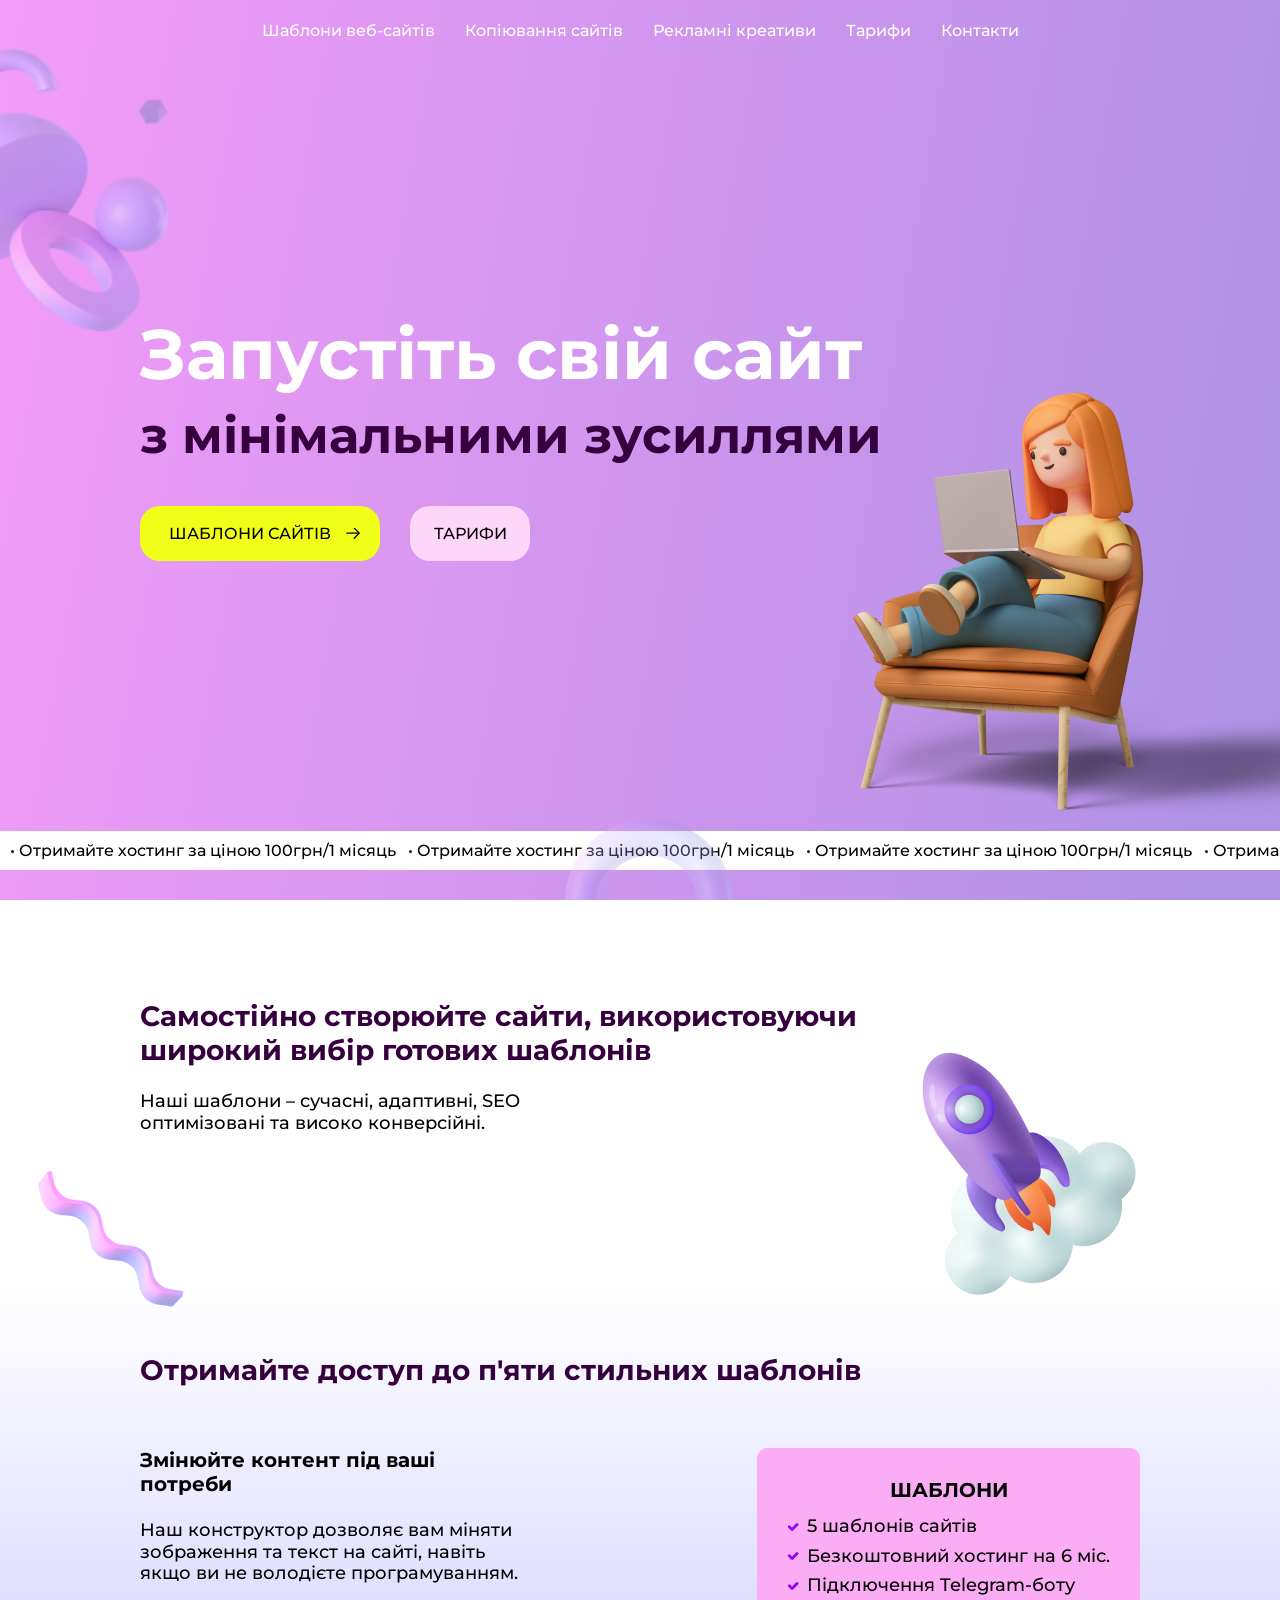
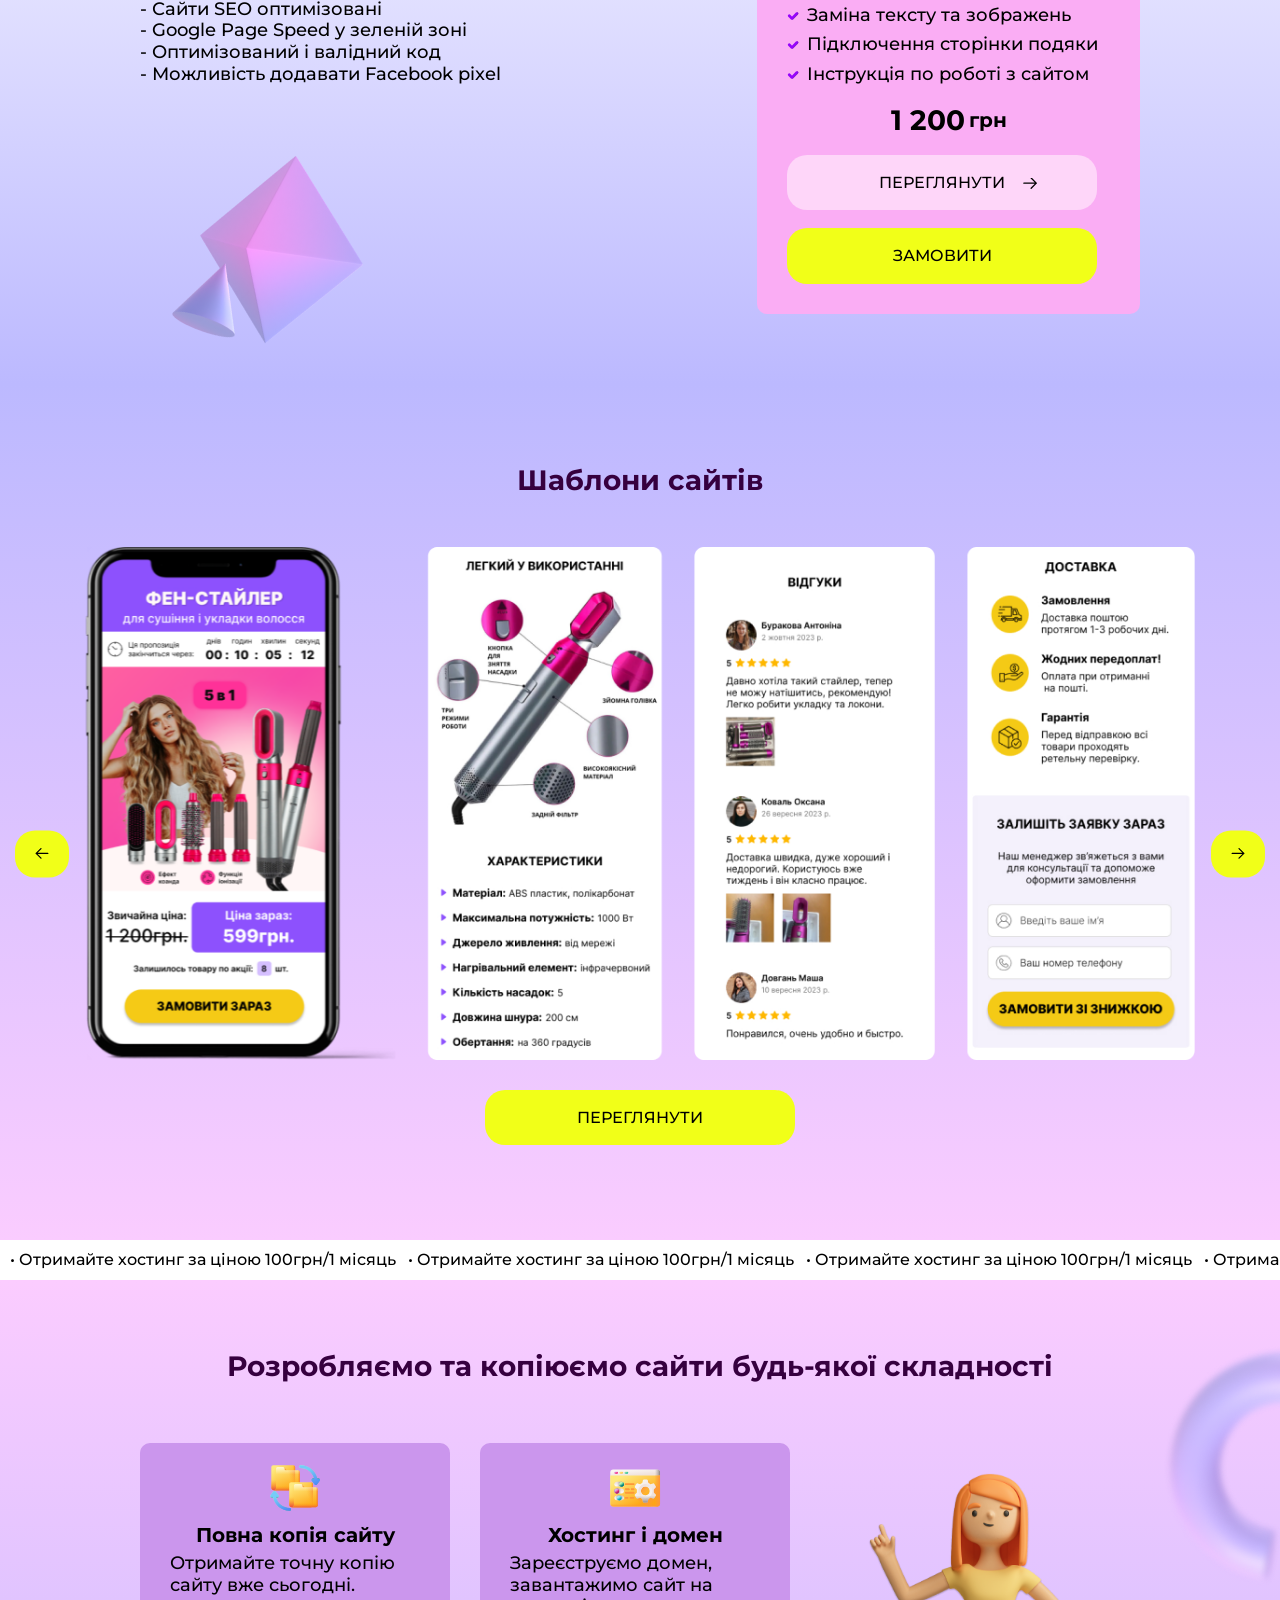
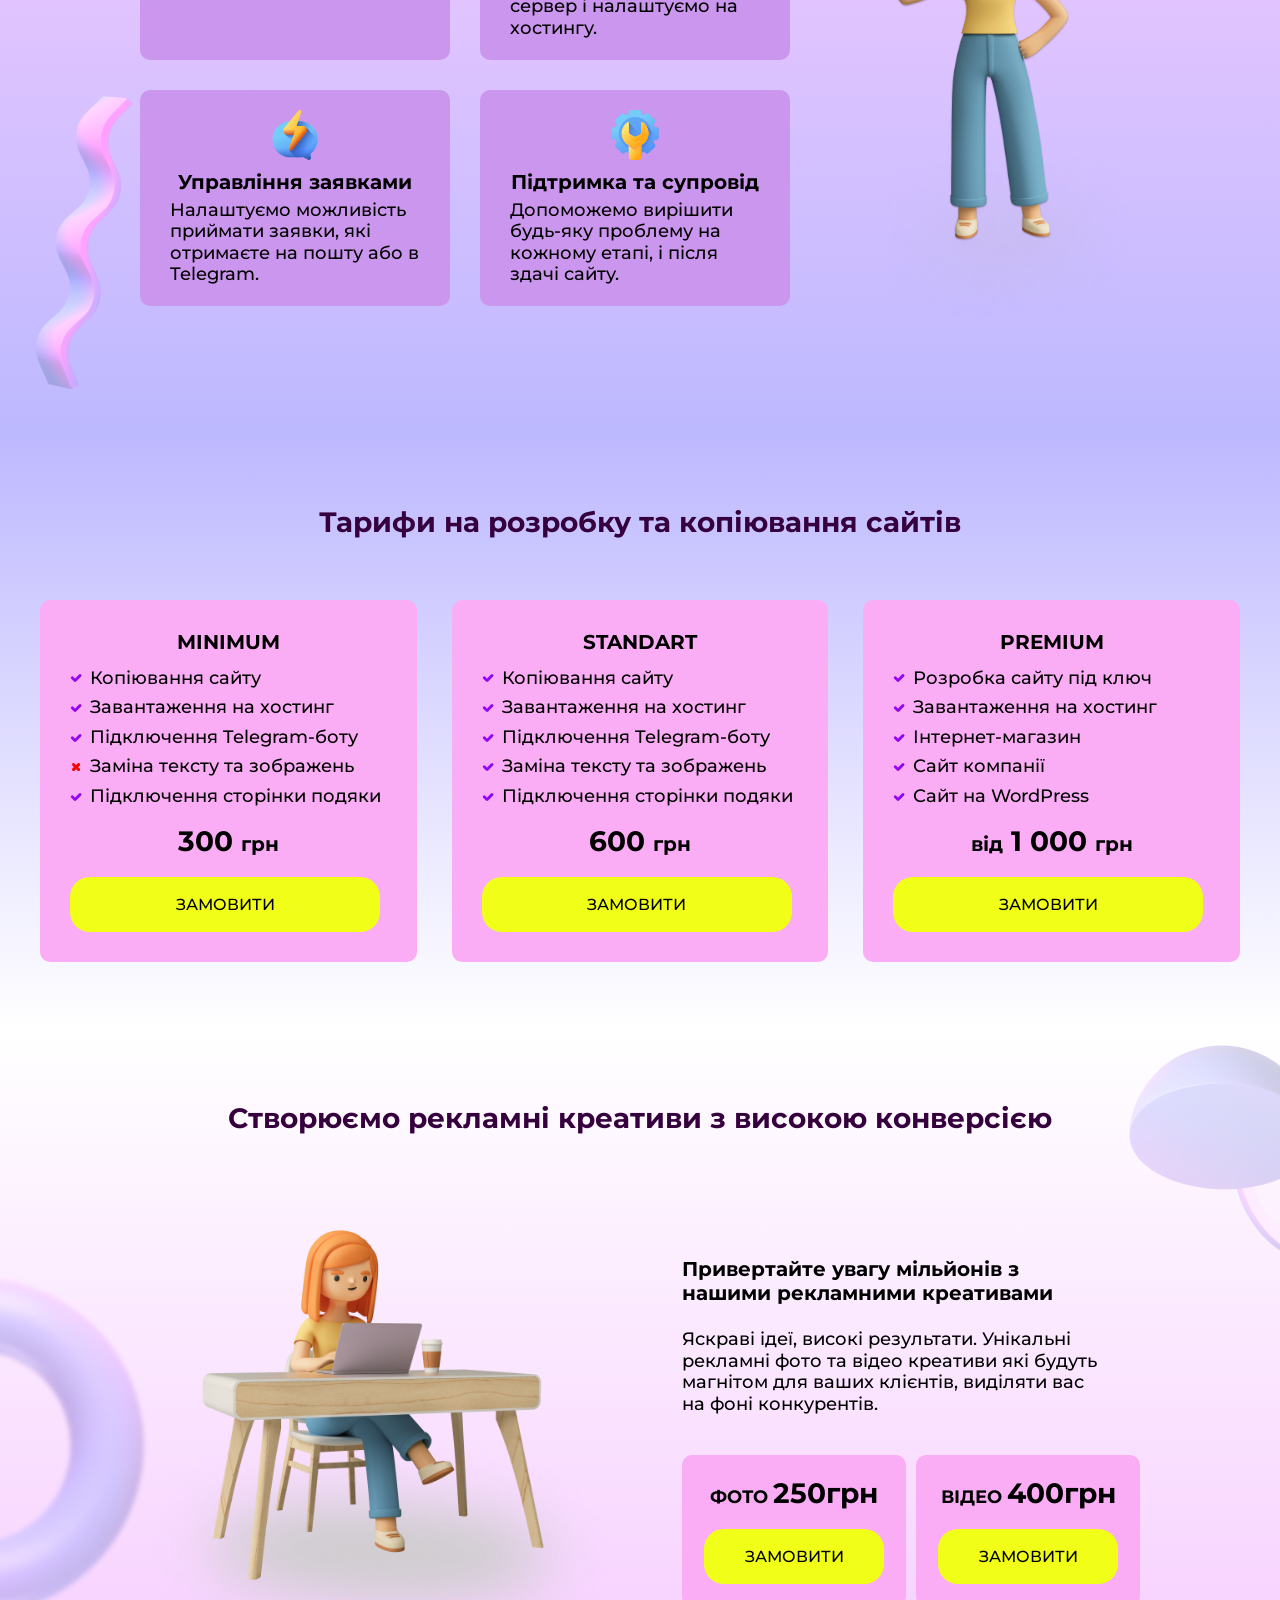
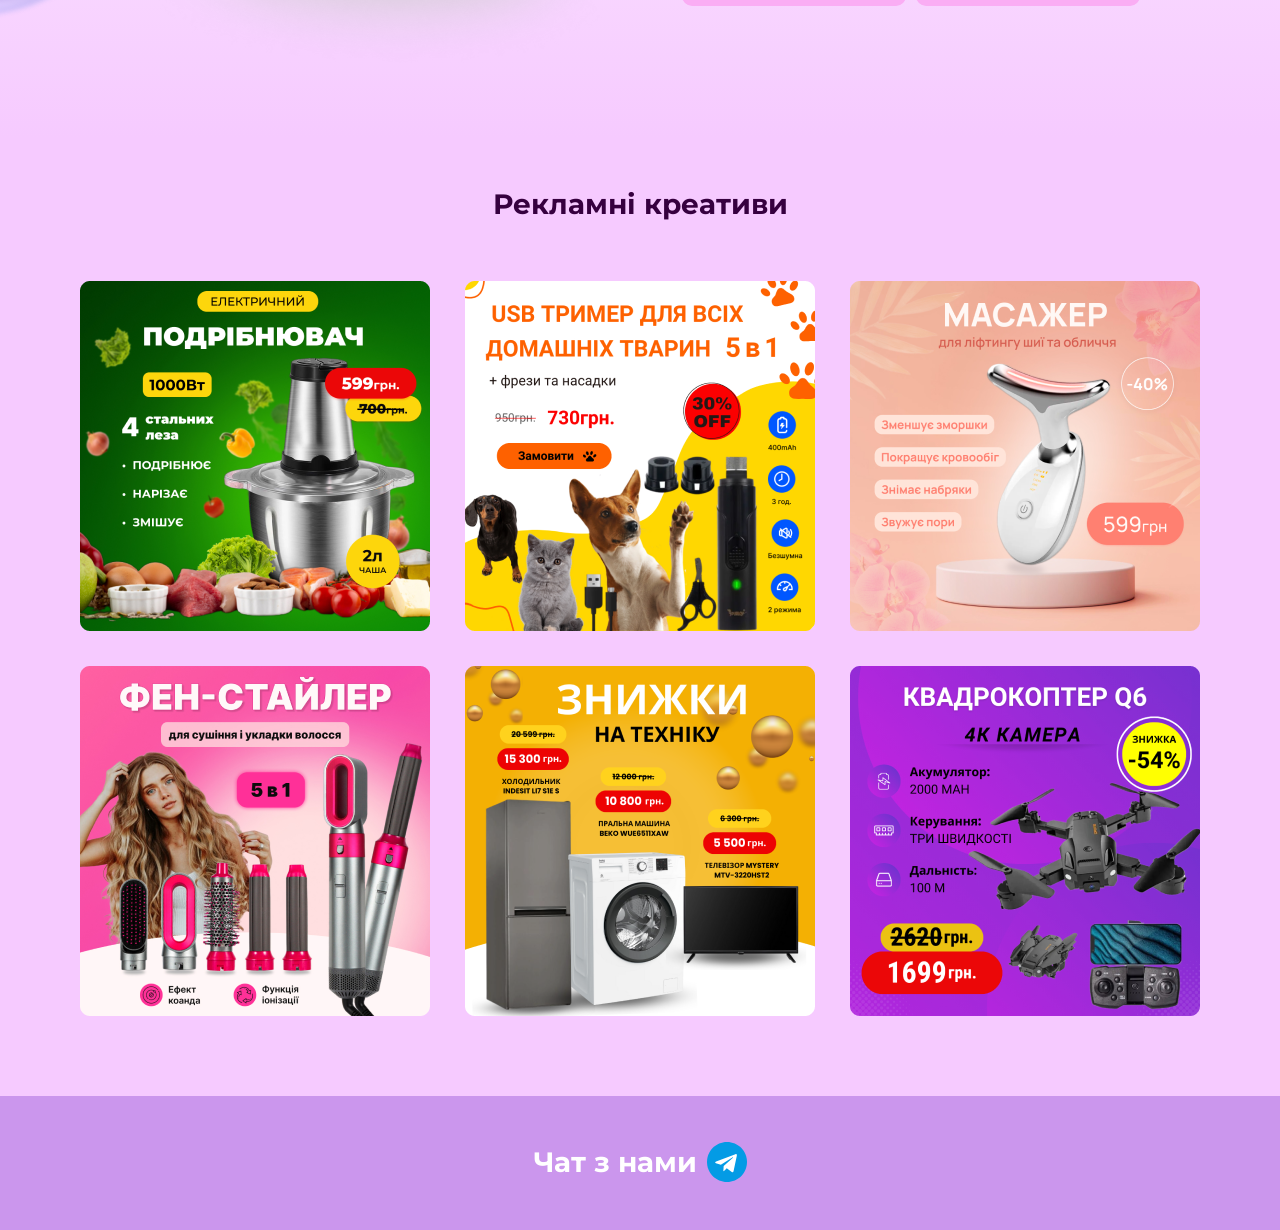
==== commit 0fea9bc7: "change marquee" ====
--- a/index.html
+++ b/index.html
@@ -6,11 +6,11 @@
 	<meta http-equiv="X-UA-Compatible" content="IE=edge">
 	<meta name="viewport" content="width=device-width, initial-scale=1.0, maximum-scale=1.0, minimum-scale=1.0">
 	<meta name="description" content="Створення та копіювання сайтів будь-якої складності">
-	<title>Створюй сам</title>
+	<title>Tyttovar\development</title>
 	<link rel="icon" href="img/favicon/favicon.ico" type="image/x-icon">
 	<link rel="preconnect" href="https://fonts.googleapis.com">
-	<link href="https://fonts.googleapis.com/css2?family=Montserrat:wght@500;700&display=swap&_v=20231211225453" rel="stylesheet">
-	<link rel="stylesheet" href="css/style.min.css?_v=20231211225453">
+	<link href="https://fonts.googleapis.com/css2?family=Montserrat:wght@500;700&display=swap&_v=20231213212321" rel="stylesheet">
+	<link rel="stylesheet" href="css/style.min.css?_v=20231213212321">
 </head>
 
 	<body>
@@ -51,7 +51,14 @@
 						</div>
 					</div>
 				</div>
-				<marquee class="header__marquee" behavior="scroll" direction="left" loop="-1" scrolldelay="140">• Отримайте хостинг за ціною 100грн/1 місяць &nbsp; &nbsp; &nbsp; &nbsp; &nbsp; &nbsp; • Отримайте хостинг за ціною 100грн/1 місяць &nbsp; &nbsp; &nbsp; &nbsp; &nbsp; &nbsp; • Отримайте хостинг за ціною 100грн/1 місяць &nbsp; &nbsp; &nbsp; &nbsp; &nbsp; &nbsp; • Отримайте хостинг за ціною 100грн/1 місяць &nbsp; &nbsp; &nbsp; &nbsp; &nbsp; &nbsp; • Отримайте хостинг за ціною 100грн/1 місяць &nbsp; &nbsp; &nbsp; &nbsp; &nbsp; &nbsp; • Отримайте хостинг за ціною 100грн/1 місяць &nbsp; &nbsp; &nbsp; &nbsp; &nbsp; &nbsp; • Отримайте хостинг за ціною 100грн/1 місяць &nbsp; &nbsp; &nbsp; &nbsp; &nbsp; &nbsp; • Отримайте хостинг за ціною 100грн/1 місяць &nbsp; &nbsp; &nbsp; &nbsp; &nbsp; &nbsp; • Отримайте хостинг за ціною 100грн/1 місяць &nbsp; &nbsp; &nbsp; &nbsp; &nbsp; &nbsp; • Отримайте хостинг за ціною 100грн/1 місяць &nbsp; &nbsp; &nbsp; &nbsp; &nbsp; &nbsp; • Отримайте хостинг за ціною 100грн/1 місяць &nbsp; &nbsp; &nbsp; &nbsp; &nbsp; &nbsp; • Отримайте хостинг за ціною 100грн/1 місяць &nbsp; &nbsp; &nbsp; &nbsp; &nbsp; &nbsp; • Отримайте хостинг за ціною 100грн/1 місяць &nbsp; &nbsp; &nbsp; &nbsp; &nbsp; &nbsp; • Отримайте хостинг за ціною 100грн/1 місяць &nbsp; &nbsp; &nbsp; &nbsp; &nbsp; &nbsp; • Отримайте хостинг за ціною 100грн/1 місяць &nbsp; &nbsp; &nbsp; &nbsp; &nbsp; &nbsp; • Отримайте хостинг за ціною 100грн/1 місяць &nbsp; &nbsp; &nbsp; &nbsp; &nbsp; &nbsp; • Отримайте хостинг за ціною 100грн/1 місяць &nbsp; &nbsp; &nbsp; &nbsp; &nbsp; &nbsp; • Отримайте хостинг за ціною 100грн/1 місяць &nbsp; &nbsp; &nbsp; &nbsp; &nbsp; &nbsp; • Отримайте хостинг за ціною 100грн/1 місяць &nbsp; &nbsp; &nbsp; &nbsp; &nbsp; &nbsp; • Отримайте хостинг за ціною 100грн/1 місяць &nbsp; &nbsp; &nbsp; &nbsp; &nbsp; &nbsp;</marquee>
+
+				<div class="marquee-infinity marquee-infinity--bottom">
+					<div>
+						<p>• Отримайте хостинг за ціною 100грн/1 місяць &nbsp; • Отримайте хостинг за ціною 100грн/1 місяць &nbsp; • Отримайте хостинг за ціною 100грн/1 місяць &nbsp; • Отримайте хостинг за ціною 100грн/1 місяць &nbsp; • Отримайте хостинг за ціною 100грн/1 місяць &nbsp; • Отримайте хостинг за ціною 100грн/1 місяць &nbsp;</p>
+						<p>• Отримайте хостинг за ціною 100грн/1 місяць &nbsp; • Отримайте хостинг за ціною 100грн/1 місяць &nbsp; • Отримайте хостинг за ціною 100грн/1 місяць &nbsp; • Отримайте хостинг за ціною 100грн/1 місяць &nbsp; • Отримайте хостинг за ціною 100грн/1 місяць &nbsp; • Отримайте хостинг за ціною 100грн/1 місяць &nbsp;</p>
+					</div>
+				</div>
+
 		</header>
 
 		<main>
@@ -62,8 +69,8 @@
 						<h2 class="title">Самостійно створюйте сайти, використовуючи широкий вибір готових шаблонів</h2>
 						<p>Наші шаблони – сучасні, адаптивні, SEO оптимізовані та високо конверсійні.</p>
 					</div>
-					<picture><source srcset="img/content-position_01.webp" type="image/webp"><img class="content__position--one" loading="lazy" src="img/content-position_01.png" alt="Ракета"></picture>
-					<picture><source srcset="img/content-position_02.webp" type="image/webp"><img class="content__position--two" loading="lazy" src="img/content-position_02.png" alt="Конфеті"></picture>
+					<img class="content__position--one" loading="lazy" src="img/content-position_01.png" alt="Ракета">
+					<img class="content__position--two" loading="lazy" src="img/content-position_02.png" alt="Конфеті">
 				</div>
 			</section>
 
@@ -100,7 +107,7 @@
 								<a class="commercial__btn--second btn btn-yellow" target="_blank" href="https://telegram.me/burakova_tonya">замовити</a>
 							</div>
 						</div>
-						<picture><source srcset="img/comercial-img.webp" type="image/webp"><img class="commercial__img" loading="lazy" src="img/comercial-img.png" alt="Фігура"></picture>
+						<img class="commercial__img" loading="lazy" src="img/comercial-img.png" alt="Фігура">
 					</div>
 					
 				</div>
@@ -113,26 +120,26 @@
 						<div class="swiper-wrapper">
 
 							<div class="template__slide swiper-slide">
-								<picture><source srcset="img/templat-01.webp" type="image/webp"><img class="template__img--pc" loading="lazy" src="img/templat-01.png" alt="Шаблон сайту"></picture>
-								<picture><source srcset="img/templat-mobile-01.webp" type="image/webp"><img class="template__img--mobile" loading="lazy" src="img/templat-mobile-01.png" alt="Шаблон сайту"></picture>
+								<img class="template__img--pc" loading="lazy" src="img/templat-01.png" alt="Шаблон сайту">
+								<img class="template__img--mobile" loading="lazy" src="img/templat-mobile-01.png" alt="Шаблон сайту">
 								<a class="template__btn btn btn-yellow" target="_blank" href="https://hroshev.github.io/hairdryer/">Переглянути</a>
 							</div>
 
 							<div class="template__slide swiper-slide">
-								<picture><source srcset="img/templat-02.webp" type="image/webp"><img class="template__img--pc" loading="lazy" src="img/templat-02.png" alt="Шаблон сайту"></picture>
-								<picture><source srcset="img/templat-mobile-02.webp" type="image/webp"><img class="template__img--mobile" loading="lazy" src="img/templat-mobile-02.png" alt="Шаблон сайту"></picture>
+								<img class="template__img--pc" loading="lazy" src="img/templat-02.png" alt="Шаблон сайту">
+								<img class="template__img--mobile" loading="lazy" src="img/templat-mobile-02.png" alt="Шаблон сайту">
 								<a class="template__btn btn btn-yellow" target="_blank" href="https://hroshev.github.io/electric-sheet/">Переглянути</a>
 							</div>
 
 							<div class="template__slide swiper-slide">
-								<picture><source srcset="img/templat-03.webp" type="image/webp"><img class="template__img--pc" loading="lazy" src="img/templat-03.png" alt="Шаблон сайту"></picture>
-								<picture><source srcset="img/templat-mobile-03.webp" type="image/webp"><img class="template__img--mobile" loading="lazy" src="img/templat-mobile-03.png" alt="Шаблон сайту"></picture>
+								<img class="template__img--pc" loading="lazy" src="img/templat-03.png" alt="Шаблон сайту">
+								<img class="template__img--mobile" loading="lazy" src="img/templat-mobile-03.png" alt="Шаблон сайту">
 								<a class="template__btn btn btn-yellow" target="_blank" href="https://hroshev.github.io/organizer/">Переглянути</a>
 							</div>
 
 							<div class="template__slide swiper-slide">
-								<picture><source srcset="img/templat-04.webp" type="image/webp"><img class="template__img--pc" loading="lazy" src="img/templat-04.png" alt="Шаблон сайту"></picture>
-								<picture><source srcset="img/templat-mobile-04.webp" type="image/webp"><img class="template__img--mobile" loading="lazy" src="img/templat-mobile-04.png" alt="Шаблон сайту"></picture>
+								<img class="template__img--pc" loading="lazy" src="img/templat-04.png" alt="Шаблон сайту">
+								<img class="template__img--mobile" loading="lazy" src="img/templat-mobile-04.png" alt="Шаблон сайту">
 								<a class="template__btn btn btn-yellow" target="_blank" href="https://hroshev.github.io/electric-sheet/">Переглянути</a>
 							</div>
 
@@ -146,13 +153,16 @@
 				</div>
 			</section>
 
-			<section class="adv">
-				<marquee class="adv__marquee" behavior="scroll" direction="left" loop="-1" scrolldelay="140">• Отримайте хостинг за ціною 100грн/1 місяць &nbsp; &nbsp; &nbsp; &nbsp; &nbsp; &nbsp; • Отримайте хостинг за ціною 100грн/1 місяць &nbsp; &nbsp; &nbsp; &nbsp; &nbsp; &nbsp; • Отримайте хостинг за ціною 100грн/1 місяць &nbsp; &nbsp; &nbsp; &nbsp; &nbsp; &nbsp; • Отримайте хостинг за ціною 100грн/1 місяць &nbsp; &nbsp; &nbsp; &nbsp; &nbsp; &nbsp; • Отримайте хостинг за ціною 100грн/1 місяць &nbsp; &nbsp; &nbsp; &nbsp; &nbsp; &nbsp; • Отримайте хостинг за ціною 100грн/1 місяць &nbsp; &nbsp; &nbsp; &nbsp; &nbsp; &nbsp; • Отримайте хостинг за ціною 100грн/1 місяць &nbsp; &nbsp; &nbsp; &nbsp; &nbsp; &nbsp; • Отримайте хостинг за ціною 100грн/1 місяць &nbsp; &nbsp; &nbsp; &nbsp; &nbsp; &nbsp; • Отримайте хостинг за ціною 100грн/1 місяць &nbsp; &nbsp; &nbsp; &nbsp; &nbsp; &nbsp; • Отримайте хостинг за ціною 100грн/1 місяць &nbsp; &nbsp; &nbsp; &nbsp; &nbsp; &nbsp; • Отримайте хостинг за ціною 100грн/1 місяць &nbsp; &nbsp; &nbsp; &nbsp; &nbsp; &nbsp; • Отримайте хостинг за ціною 100грн/1 місяць &nbsp; &nbsp; &nbsp; &nbsp; &nbsp; &nbsp; • Отримайте хостинг за ціною 100грн/1 місяць &nbsp; &nbsp; &nbsp; &nbsp; &nbsp; &nbsp; • Отримайте хостинг за ціною 100грн/1 місяць &nbsp; &nbsp; &nbsp; &nbsp; &nbsp; &nbsp; • Отримайте хостинг за ціною 100грн/1 місяць &nbsp; &nbsp; &nbsp; &nbsp; &nbsp; &nbsp; • Отримайте хостинг за ціною 100грн/1 місяць &nbsp; &nbsp; &nbsp; &nbsp; &nbsp; &nbsp; • Отримайте хостинг за ціною 100грн/1 місяць &nbsp; &nbsp; &nbsp; &nbsp; &nbsp; &nbsp; • Отримайте хостинг за ціною 100грн/1 місяць &nbsp; &nbsp; &nbsp; &nbsp; &nbsp; &nbsp; • Отримайте хостинг за ціною 100грн/1 місяць &nbsp; &nbsp; &nbsp; &nbsp; &nbsp; &nbsp; • Отримайте хостинг за ціною 100грн/1 місяць &nbsp; &nbsp; &nbsp; &nbsp; &nbsp; &nbsp;</marquee>
-			</section>
+			<div class="marquee-infinity">
+				<div>
+					<p>• Отримайте хостинг за ціною 100грн/1 місяць &nbsp; • Отримайте хостинг за ціною 100грн/1 місяць &nbsp; • Отримайте хостинг за ціною 100грн/1 місяць &nbsp; • Отримайте хостинг за ціною 100грн/1 місяць &nbsp; • Отримайте хостинг за ціною 100грн/1 місяць &nbsp; • Отримайте хостинг за ціною 100грн/1 місяць &nbsp;</p>
+					<p>• Отримайте хостинг за ціною 100грн/1 місяць &nbsp; • Отримайте хостинг за ціною 100грн/1 місяць &nbsp; • Отримайте хостинг за ціною 100грн/1 місяць &nbsp; • Отримайте хостинг за ціною 100грн/1 місяць &nbsp; • Отримайте хостинг за ціною 100грн/1 місяць &nbsp; • Отримайте хостинг за ціною 100грн/1 місяць &nbsp;</p>
+				</div>
+			</div>
 
 			<section class="promo" id="promo">
-				<picture><source srcset="img/promo-position_01.webp" type="image/webp"><img class="promo__position-01" loading="lazy" src="img/promo-position_01.png" alt="Конфеті"></picture>
-				<picture><source srcset="img/promo-position_02.webp" type="image/webp"><img class="promo__position-02" loading="lazy" src="img/promo-position_02.png" alt="Фігура"></picture>
+				<img class="promo__position-01" loading="lazy" src="img/promo-position_01.png" alt="Конфеті">
+				<img class="promo__position-02" loading="lazy" src="img/promo-position_02.png" alt="Фігура">
 				<div class="promo__container-small">
 					<h2 class="title">Розробляємо та копіюємо сайти будь-якої складності</h2>
 					<div class="promo__wrapper">
@@ -179,7 +189,7 @@
 							</li>
 						</ul>
 
-						<picture><source srcset="img/promo-img.webp" type="image/webp"><img class="promo__img--laptop" loading="lazy" src="img/promo-img.png" alt="Дівчина"></picture>
+						<img class="promo__img--laptop" loading="lazy" src="img/promo-img.png" alt="Дівчина">
 					</div>
 				</div>
 			</section>
@@ -245,12 +255,12 @@
 			</section>
 
 			<section class="benefits" id="benefits">
-				<picture><source srcset="img/benefits-01.webp" type="image/webp"><img class="benefits__position--01" loading="lazy" src="img/benefits-01.png" alt="Фігура"></picture>
-				<picture><source srcset="img/benefits-02.webp" type="image/webp"><img class="benefits__position--02" loading="lazy" src="img/benefits-02.png" alt="Фігура"></picture>
+				<img class="benefits__position--01" loading="lazy" src="img/benefits-01.png" alt="Фігура">
+				<img class="benefits__position--02" loading="lazy" src="img/benefits-02.png" alt="Фігура">
 				<div class="benefits__container-small">
 					<h2 class="benefits__title title">Створюємо рекламні креативи з високою конверсією</h2>
 					<div class="benefits__wrapper">
-						<picture><source srcset="img/benefits.webp" type="image/webp"><img loading="lazy" src="img/benefits.png" alt="Дівчина за ноутбуком"></picture>
+						<img loading="lazy" src="img/benefits.png" alt="Дівчина за ноутбуком">
 						<div class="benefits__content">
 							<h4>Привертайте увагу мільйонів з нашими рекламними креативами</h4>
 							<p>Яскраві ідеї, високі результати. Унікальні рекламні фото та відео креативи які будуть магнітом для ваших клієнтів, виділяти вас на фоні конкурентів.</p>
@@ -273,12 +283,12 @@
 				<div class="features__container">
 					<h2 class="title">Рекламні креативи</h2>
 					<div class="features__wrapper">
-						<picture><source srcset="img/features-01.webp" type="image/webp"><img loading="lazy" src="img/features-01.png" alt="Рекламні креативи"></picture>
-						<picture><source srcset="img/features-02.webp" type="image/webp"><img loading="lazy" src="img/features-02.png" alt="Рекламні креативи"></picture>
-						<picture><source srcset="img/features-03.webp" type="image/webp"><img loading="lazy" src="img/features-03.png" alt="Рекламні креативи"></picture>
-						<picture><source srcset="img/features-04.webp" type="image/webp"><img loading="lazy" src="img/features-04.png" alt="Рекламні креативи"></picture>
-						<picture><source srcset="img/features-05.webp" type="image/webp"><img loading="lazy" src="img/features-05.png" alt="Рекламні креативи"></picture>
-						<picture><source srcset="img/features-06.webp" type="image/webp"><img loading="lazy" src="img/features-06.png" alt="Рекламні креативи"></picture>
+						<img loading="lazy" src="img/features-01.png" alt="Рекламні креативи">
+						<img loading="lazy" src="img/features-02.png" alt="Рекламні креативи">
+						<img loading="lazy" src="img/features-03.png" alt="Рекламні креативи">
+						<img loading="lazy" src="img/features-04.png" alt="Рекламні креативи">
+						<img loading="lazy" src="img/features-05.png" alt="Рекламні креативи">
+						<img loading="lazy" src="img/features-06.png" alt="Рекламні креативи">
 					</div>
 				</div>
 			</section>
@@ -293,6 +303,6 @@
 			</div>
 		</footer>
 		
-		<script src="js/app.min.js?_v=20231211225453" defer></script>
+		<script src="js/app.min.js?_v=20231213212321" defer></script>
 	</body>
 </html>
--- a/css/style.min.css
+++ b/css/style.min.css
@@ -1 +1 @@
-@charset "UTF-8";@font-face{font-family:Inter;font-display:swap;src:url(../fonts/Inter-ExtraBold.woff2) format("woff2"),url(../fonts/Inter-ExtraBold.woff) format("woff");font-weight:800;font-style:normal}@font-face{font-family:Inter;font-display:swap;src:url(../fonts/Inter-Bold.woff2) format("woff2"),url(../fonts/Inter-Bold.woff) format("woff");font-weight:700;font-style:normal}@font-face{font-family:Inter;font-display:swap;src:url(../fonts/Inter-Medium.woff2) format("woff2"),url(../fonts/Inter-Medium.woff) format("woff");font-weight:500;font-style:normal}@font-face{font-family:Inter;font-display:swap;src:url(../fonts/Inter-Regular.woff2) format("woff2"),url(../fonts/Inter-Regular.woff) format("woff");font-weight:400;font-style:normal}@font-face{font-family:OpenSans;font-display:swap;src:url(../fonts/OpenSans-Bold.woff2) format("woff2"),url(../fonts/OpenSans-Bold.woff) format("woff");font-weight:700;font-style:normal}@font-face{font-family:OpenSans;font-display:swap;src:url(../fonts/OpenSans-Regular.woff2) format("woff2"),url(../fonts/OpenSans-Regular.woff) format("woff");font-weight:400;font-style:normal}@font-face{font-family:Rubik;font-display:swap;src:url(../fonts/Rubik-Light.woff2) format("woff2"),url(../fonts/Rubik-Light.woff) format("woff");font-weight:300;font-style:normal}@font-face{font-family:OpenSans;font-display:swap;src:url(../fonts/OpenSans-SemiBold.woff2) format("woff2"),url(../fonts/OpenSans-SemiBold.woff) format("woff");font-weight:600;font-style:normal}@font-face{font-family:Rubik;font-display:swap;src:url(../fonts/Rubik-Regular.woff2) format("woff2"),url(../fonts/Rubik-Regular.woff) format("woff");font-weight:400;font-style:normal}@font-face{font-family:Rubik;font-display:swap;src:url(../fonts/Rubik-SemiBold.woff2) format("woff2"),url(../fonts/Rubik-SemiBold.woff) format("woff");font-weight:600;font-style:normal}*{padding:0;margin:0;border:0}body{min-width:320px;overflow-x:hidden;scroll-behavior:smooth}body._lock{overflow:hidden}*,:after,:before{-webkit-box-sizing:border-box;box-sizing:border-box}blockquote,body,dd,dl,figcaption,figure,h1,h2,h3,h4,h5,h6,li,ol[class],p,ul[class]{font-size:inherit;margin:0}html{height:100%;width:100%;font-size:100%;-ms-text-size-adjust:100%;-moz-text-size-adjust:100%;-webkit-text-size-adjust:100%}main{display:block}hr{-webkit-box-sizing:content-box;box-sizing:content-box;height:0;overflow:visible}pre{font-family:monospace,monospace;font-size:1em}abbr[title]{border-bottom:none;text-decoration:underline;-webkit-text-decoration:underline dotted;text-decoration:underline dotted}b,strong{font-weight:bolder}code,kbd,samp{font-family:monospace,monospace;font-size:1em}small{font-size:80%}sub,sup{font-size:75%;line-height:0;position:relative;vertical-align:baseline}sub{bottom:-.25em}sup{top:-.5em}img{border-style:none;max-width:100%;vertical-align:top}a,a:visited{background-color:transparent;text-decoration:none}a:hover{text-decoration:none}button,input,optgroup,select,textarea{font-family:inherit;font-size:100%;line-height:1.15;margin:0}button,input{overflow:visible;cursor:pointer}input::-ms-clear{display:none}button,select{text-transform:none}[type=button],[type=reset],[type=submit],button{-webkit-appearance:button}[type=button]::-moz-focus-inner,[type=reset]::-moz-focus-inner,[type=submit]::-moz-focus-inner,button::-moz-focus-inner{border-style:none;padding:0}[type=button]:-moz-focusring,[type=reset]:-moz-focusring,[type=submit]:-moz-focusring,button:-moz-focusring{outline:1px dotted ButtonText}ol[class],ul[class]{padding:0}ul li{list-style:none}fieldset{padding:.35em .75em .625em}legend{-webkit-box-sizing:border-box;box-sizing:border-box;color:inherit;display:table;max-width:100%;padding:0;white-space:normal}progress{vertical-align:baseline}textarea{overflow:auto}[type=checkbox],[type=radio]{-webkit-box-sizing:border-box;box-sizing:border-box;padding:0}[type=number]::-webkit-inner-spin-button,[type=number]::-webkit-outer-spin-button{height:auto}[type=search]{-webkit-appearance:textfield;outline-offset:-2px}[type=search]::-webkit-search-decoration{-webkit-appearance:none}::-webkit-file-upload-button{-webkit-appearance:button;font:inherit}details{display:block}summary{display:list-item}template{display:none}:active,:focus{outline:0}a:active,a:focus{outline:0}aside,footer,header,nav{display:block}body{font-size:18px;font-family:Montserrat,sans-serif;font-weight:500;line-height:1.2;color:#000}[class*=__container]{margin:0 auto;padding:0 15px;width:100%;max-width:1230px}[class*=__container-small]{margin:0 auto;padding:0 15px;width:100%;max-width:1030px}[class*=__container-big]{margin:0 auto;padding:0 15px;width:100%;max-width:1370px}.title{font-size:28px;font-weight:700;color:#36003f}.btn{display:inline-block;padding:18px 20px;font-size:16px;font-weight:500;width:100%;max-width:310px;text-align:center;text-transform:uppercase;border-radius:20px;color:#000;-webkit-transition:opacity .2s ease-in;transition:opacity .2s ease-in}.btn-yellow{background-color:#f1ff18}.btn-pink{background-color:#fed6f9}.btn:hover{opacity:.8}.header{position:relative;height:100vh;display:-webkit-box;display:-ms-flexbox;display:flex;-webkit-box-orient:vertical;-webkit-box-direction:normal;-ms-flex-direction:column;flex-direction:column;-webkit-box-pack:justify;-ms-flex-pack:justify;justify-content:space-between;background:linear-gradient(100deg,#f39bf8 0,#b092e5 93.85%)}.header__position-01{position:absolute;top:20px;left:0;z-index:0;width:100%;max-width:210px;height:auto}.header__position-02{position:absolute;position:absolute;bottom:0;left:50%;-webkit-transform:translateX(-50%);-ms-transform:translateX(-50%);transform:translateX(-50%);z-index:0;width:100%;max-width:260px;height:auto}.header__position-03{position:absolute;bottom:50px;right:0;z-index:0;width:100%;max-width:529px;height:auto}.header__position-03--mobile{display:none;position:absolute;bottom:50px;right:0;z-index:0;width:100%;max-width:220px;height:auto}.header__hidden{display:none;overflow:hidden;opacity:0}.header__content{z-index:5}.header__content h1{margin-bottom:10px;font-size:70px;font-weight:700;color:#fff}.header__content h2{font-size:50px;font-weight:700;color:#36003f}.header__wrapper{margin-top:40px;display:-webkit-box;display:-ms-flexbox;display:flex;-webkit-box-align:center;-ms-flex-align:center;align-items:center;gap:30px}.header__btn{position:relative;max-width:240px;padding-right:40px}.header__btn::after{content:"";position:absolute;top:50%;right:20px;-webkit-transform:translateY(-50%);-ms-transform:translateY(-50%);transform:translateY(-50%);width:14px;height:11px;background:url(../img/icons/arrow.svg) 50% 50%/cover no-repeat}.header__btn--second{max-width:120px}.header__marquee{margin-bottom:30px;padding:10px;font-size:16px;font-weight:500;background-color:#fff}.burger{position:static;padding-top:20px;top:0;left:0;z-index:20}.burger__container{display:-webkit-box;display:-ms-flexbox;display:flex;-webkit-box-pack:center;-ms-flex-pack:center;justify-content:center;-webkit-box-align:center;-ms-flex-align:center;align-items:center}.menu__icon{display:none}.menu__icon span,.menu__icon::after,.menu__icon::before{background-color:#fff}.menu__body{z-index:4}.menu__list{display:-webkit-box;display:-ms-flexbox;display:flex;-webkit-box-pack:end;-ms-flex-pack:end;justify-content:flex-end;-webkit-box-align:center;-ms-flex-align:center;align-items:center;-ms-flex-wrap:wrap;flex-wrap:wrap;-webkit-column-gap:30px;-moz-column-gap:30px;column-gap:30px;row-gap:16px}.menu__link{font-size:16px;font-weight:500;color:#fff;-webkit-transition:color .2s ease-in-out;transition:color .2s ease-in-out}.menu__link:hover{color:#36003f}.content{padding:100px 0 150px 0;position:relative;background-color:#fff}.content .content__text{position:relative;z-index:5}.content .content__text h2{margin-bottom:24px;max-width:724px}.content .content__text p{max-width:380px}.content__position--one{position:absolute;top:40px;right:70px;z-index:0}.content__position--two{position:absolute;bottom:-50px;left:10px;z-index:0}.commercial{position:relative;padding:70px 0;background:-webkit-gradient(linear,left top,left bottom,from(rgba(196,188,255,0)),to(#bcb9ff));background:linear-gradient(180deg,rgba(196,188,255,0) 0,#bcb9ff 100%)}.commercial h2{margin-bottom:60px}.commercial__wrapper{display:-webkit-box;display:-ms-flexbox;display:flex;-webkit-box-pack:justify;-ms-flex-pack:justify;justify-content:space-between;gap:30px}.commercial__top{width:100%;max-width:390px;color:#000}.commercial__top h3{margin-bottom:24px;font-size:20px;font-weight:700}.commercial__top p{margin-bottom:14px}.commercial__top li{font-size:18px;color:#000}.commercial__bottom{padding:30px;border-radius:10px;background:#faadf4}.commercial__bottom h3{margin-bottom:14px;font-size:20px;font-weight:700;text-transform:uppercase;text-align:center;color:#000}.commercial__bottom ul{margin-bottom:18px;display:-webkit-box;display:-ms-flexbox;display:flex;-webkit-box-orient:vertical;-webkit-box-direction:normal;-ms-flex-direction:column;flex-direction:column;gap:8px}.commercial__bottom li{position:relative;padding-left:20px}.commercial__bottom li::before{content:"";position:absolute;top:50%;left:0;-webkit-transform:translateY(-50%);-ms-transform:translateY(-50%);transform:translateY(-50%);width:12px;height:9px;background:url(../img/icons/arrow-2.svg) 50% 50%/cover no-repeat}.commercial__bottom-price{margin-bottom:18px;display:-webkit-box;display:-ms-flexbox;display:flex;-webkit-box-pack:center;-ms-flex-pack:center;justify-content:center;-webkit-box-align:center;-ms-flex-align:center;align-items:center;gap:4px}.commercial__bottom-price p{font-size:28px;font-weight:700}.commercial__bottom-price span{font-size:20px;font-weight:700}.commercial__wrapper-btn{display:-webkit-box;display:-ms-flexbox;display:flex;-webkit-box-orient:vertical;-webkit-box-direction:normal;-ms-flex-direction:column;flex-direction:column;gap:18px}.commercial__btn{position:relative}.commercial__btn::after{content:"";position:absolute;top:50%;right:60px;-webkit-transform:translateY(-50%);-ms-transform:translateY(-50%);transform:translateY(-50%);width:14px;height:11px;background:url(../img/icons/arrow.svg) 50% 50%/cover no-repeat}.commercial__img{position:absolute;bottom:0;left:100px}.template{padding:80px 0;background:-webkit-gradient(linear,left top,left bottom,from(#bcb9ff),to(#faccff));background:linear-gradient(180deg,#bcb9ff 0,#faccff 100%)}.template h2{margin-bottom:50px;text-align:center}.template__swiper{position:relative}.template__slide{padding:0 70px;text-align:center}.template__img--mobile{display:none}.template__btn{margin-top:30px}.template__btn-wrapper{position:absolute;top:50%;left:50%;z-index:20;-webkit-transform:translate(-50%,-50%);-ms-transform:translate(-50%,-50%);transform:translate(-50%,-50%);cursor:pointer;width:100%;display:-webkit-box;display:-ms-flexbox;display:flex;-webkit-box-pack:justify;-ms-flex-pack:justify;justify-content:space-between}.custom-next,.custom-prev{position:relative;width:54px;height:47px;border-radius:20px;background-color:#f1ff18}.custom-next::after,.custom-prev::after{content:"";position:absolute;top:50%;left:50%;-webkit-transform:translate(-50%,-50%);-ms-transform:translate(-50%,-50%);transform:translate(-50%,-50%);width:14px;height:11px}.custom-prev::after{background:url(../img/icons/arrow-prev.svg) 50% 50%/cover no-repeat}.custom-next::after{background:url(../img/icons/arrow-next.svg) 50% 50%/cover no-repeat}.adv__marquee{padding:10px 0 5px 0}.promo{padding:70px 0 130px 0;position:relative;background:-webkit-gradient(linear,left top,left bottom,color-stop(.25%,#fbccff),color-stop(99.63%,#bdb9ff));background:linear-gradient(180deg,#fbccff .25%,#bdb9ff 99.63%)}.promo h2{margin-bottom:60px;position:relative;z-index:5;text-align:center}.promo__position-01{position:absolute;bottom:0;left:0;z-index:1}.promo__position-02{position:absolute;top:0;right:0;z-index:1}.promo__wrapper{position:relative}.promo ul{position:relative;z-index:5;width:100%;max-width:650px;display:-ms-grid;display:grid;grid-template-columns:repeat(auto-fill,minmax(302px,1fr));gap:30px}.promo li{padding:20px 30px;border-radius:10px;background-color:#cb96ed;text-align:center}.promo li h4{margin:10px 0 6px 0;font-size:20px;font-weight:700}.promo li p{text-align:left}.promo__img--laptop{position:absolute;top:20px;right:0;z-index:1;width:100%;max-width:290px;height:auto}.price{padding:70px 0;background:-webkit-gradient(linear,left bottom,left top,color-stop(.43%,rgba(190,185,255,0)),color-stop(99.65%,#beb9ff));background:linear-gradient(0deg,rgba(190,185,255,0) .43%,#beb9ff 99.65%)}.price h2{margin-bottom:60px;font-size:28px;font-weight:700;text-align:center;color:#36003f}.price__wrapper{display:-ms-grid;display:grid;grid-template-columns:repeat(auto-fill,minmax(337px,1fr));gap:35px}.price__item{padding:30px;border-radius:10px;background-color:#faadf4;display:-webkit-box;display:-ms-flexbox;display:flex;-webkit-box-orient:vertical;-webkit-box-direction:normal;-ms-flex-direction:column;flex-direction:column;-webkit-box-pack:justify;-ms-flex-pack:justify;justify-content:space-between}.price__item h3{margin-bottom:14px;font-size:20px;font-weight:700;text-align:center}.price__item ul{display:-webkit-box;display:-ms-flexbox;display:flex;-webkit-box-orient:vertical;-webkit-box-direction:normal;-ms-flex-direction:column;flex-direction:column;gap:8px}.price__item li{position:relative;padding-left:20px;font-size:18px;font-weight:500}.price__item li::after{content:"";position:absolute;top:50%;left:0;-webkit-transform:translateY(-50%);-ms-transform:translateY(-50%);transform:translateY(-50%);width:12px;height:9px;background:url(../img/icons/arrow-2.svg) 50% 50%/cover no-repeat}.price__item p{position:relative;padding:18px 0;font-size:28px;font-weight:700;text-align:center}.price__item p span{font-size:20px}.price__item p::after{content:"грн";font-size:20px}.price__close{position:relative}.price__close::after{content:"";background:url(../img/icons/close.svg) 50% 50%/cover no-repeat!important}.benefits{position:relative;padding:70px 0;background:-webkit-gradient(linear,left top,left bottom,from(rgba(246,202,255,0)),to(#f6caff));background:linear-gradient(180deg,rgba(246,202,255,0) 0,#f6caff 100%)}.benefits__position--01{position:absolute;top:0;right:0;z-index:1;max-width:240px}.benefits__position--02{position:absolute;bottom:50px;left:0;z-index:1;max-width:420px}.benefits__title{margin-bottom:60px;position:relative;z-index:5;text-align:center}.benefits__wrapper{position:relative;z-index:5;display:-webkit-box;display:-ms-flexbox;display:flex;-ms-flex-wrap:wrap-reverse;flex-wrap:wrap-reverse;-webkit-box-pack:justify;-ms-flex-pack:justify;justify-content:space-between;-webkit-box-align:center;-ms-flex-align:center;align-items:center;gap:10px}.benefits__wrapper img{width:100%;max-width:480px}.benefits__content{max-width:580px}.benefits__content h4{font-size:20px;font-weight:700;max-width:420px}.benefits__content p{margin:24px 0 40px 0;max-width:420px}.benefits__inner{display:-webkit-box;display:-ms-flexbox;display:flex;-webkit-box-pack:justify;-ms-flex-pack:justify;justify-content:space-between;-webkit-box-align:center;-ms-flex-align:center;align-items:center;gap:10px}.benefits__price{padding:22px;font-weight:700;text-align:center;border-radius:10px;background-color:#faadf4}.benefits__price h3{margin-bottom:18px;font-size:18px}.benefits__price h3 span{font-size:28px}.benefits__price a{width:180px}.features{padding:50px 0 80px 0;background-color:#f6caff}.features h2{margin-bottom:60px;text-align:center}.features__wrapper{display:-ms-grid;display:grid;grid-template-columns:repeat(auto-fill,350px);-webkit-box-pack:center;-ms-flex-pack:center;justify-content:center;-webkit-box-align:center;-ms-flex-align:center;align-items:center;gap:35px}.features__wrapper img{width:350px;height:350px;border-radius:6px}.footer{padding:50px 0;background-color:#cb96ed}.footer__wrapper{text-align:center}.footer a{position:relative;padding-right:50px;font-size:28px;font-weight:700;color:#fff}.footer a::after{content:"";position:absolute;top:50%;right:0;-webkit-transform:translateY(-50%);-ms-transform:translateY(-50%);transform:translateY(-50%);width:40px;height:40px;background:url(../img/icons/telegram.svg) 50% 50%/cover no-repeat}@font-face{font-family:swiper-icons;src:url("data:application/font-woff;charset=utf-8;base64, [base64]//wADZ2x5ZgAAAywAAADMAAAD2MHtryVoZWFkAAABbAAAADAAAAA2E2+eoWhoZWEAAAGcAAAAHwAAACQC9gDzaG10eAAAAigAAAAZAAAArgJkABFsb2NhAAAC0AAAAFoAAABaFQAUGG1heHAAAAG8AAAAHwAAACAAcABAbmFtZQAAA/gAAAE5AAACXvFdBwlwb3N0AAAFNAAAAGIAAACE5s74hXjaY2BkYGAAYpf5Hu/j+W2+MnAzMYDAzaX6QjD6/4//Bxj5GA8AuRwMYGkAPywL13jaY2BkYGA88P8Agx4j+/8fQDYfA1AEBWgDAIB2BOoAeNpjYGRgYNBh4GdgYgABEMnIABJzYNADCQAACWgAsQB42mNgYfzCOIGBlYGB0YcxjYGBwR1Kf2WQZGhhYGBiYGVmgAFGBiQQkOaawtDAoMBQxXjg/wEGPcYDDA4wNUA2CCgwsAAAO4EL6gAAeNpj2M0gyAACqxgGNWBkZ2D4/wMA+xkDdgAAAHjaY2BgYGaAYBkGRgYQiAHyGMF8FgYHIM3DwMHABGQrMOgyWDLEM1T9/w8UBfEMgLzE////P/5//f/V/xv+r4eaAAeMbAxwIUYmIMHEgKYAYjUcsDAwsLKxc3BycfPw8jEQA/[base64]/uznmfPFBNODM2K7MTQ45YEAZqGP81AmGGcF3iPqOop0r1SPTaTbVkfUe4HXj97wYE+yNwWYxwWu4v1ugWHgo3S1XdZEVqWM7ET0cfnLGxWfkgR42o2PvWrDMBSFj/IHLaF0zKjRgdiVMwScNRAoWUoH78Y2icB/yIY09An6AH2Bdu/UB+yxopYshQiEvnvu0dURgDt8QeC8PDw7Fpji3fEA4z/PEJ6YOB5hKh4dj3EvXhxPqH/SKUY3rJ7srZ4FZnh1PMAtPhwP6fl2PMJMPDgeQ4rY8YT6Gzao0eAEA409DuggmTnFnOcSCiEiLMgxCiTI6Cq5DZUd3Qmp10vO0LaLTd2cjN4fOumlc7lUYbSQcZFkutRG7g6JKZKy0RmdLY680CDnEJ+UMkpFFe1RN7nxdVpXrC4aTtnaurOnYercZg2YVmLN/d/gczfEimrE/fs/bOuq29Zmn8tloORaXgZgGa78yO9/cnXm2BpaGvq25Dv9S4E9+5SIc9PqupJKhYFSSl47+Qcr1mYNAAAAeNptw0cKwkAAAMDZJA8Q7OUJvkLsPfZ6zFVERPy8qHh2YER+3i/BP83vIBLLySsoKimrqKqpa2hp6+jq6RsYGhmbmJqZSy0sraxtbO3sHRydnEMU4uR6yx7JJXveP7WrDycAAAAAAAH//wACeNpjYGRgYOABYhkgZgJCZgZNBkYGLQZtIJsFLMYAAAw3ALgAeNolizEKgDAQBCchRbC2sFER0YD6qVQiBCv/H9ezGI6Z5XBAw8CBK/m5iQQVauVbXLnOrMZv2oLdKFa8Pjuru2hJzGabmOSLzNMzvutpB3N42mNgZGBg4GKQYzBhYMxJLMlj4GBgAYow/P/PAJJhLM6sSoWKfWCAAwDAjgbRAAB42mNgYGBkAIIbCZo5IPrmUn0hGA0AO8EFTQAA") format("woff");font-weight:400;font-style:normal}:root{--swiper-theme-color:#007aff}:host{position:relative;display:block;margin-left:auto;margin-right:auto;z-index:1}.swiper{margin-left:auto;margin-right:auto;position:relative;overflow:hidden;list-style:none;padding:0;z-index:1;display:block}.swiper-vertical>.swiper-wrapper{-webkit-box-orient:vertical;-webkit-box-direction:normal;-ms-flex-direction:column;flex-direction:column}.swiper-wrapper{position:relative;width:100%;height:100%;z-index:1;display:-webkit-box;display:-ms-flexbox;display:flex;-webkit-transition-property:-webkit-transform;transition-property:-webkit-transform;transition-property:transform;transition-property:transform,-webkit-transform;-webkit-transition-timing-function:var(--swiper-wrapper-transition-timing-function,initial);transition-timing-function:var(--swiper-wrapper-transition-timing-function,initial);-webkit-box-sizing:content-box;box-sizing:content-box}.swiper-android .swiper-slide,.swiper-ios .swiper-slide,.swiper-wrapper{-webkit-transform:translate3d(0,0,0);transform:translate3d(0,0,0)}.swiper-horizontal{-ms-touch-action:pan-y;touch-action:pan-y}.swiper-vertical{-ms-touch-action:pan-x;touch-action:pan-x}.swiper-slide{-ms-flex-negative:0;flex-shrink:0;width:100%;height:100%;position:relative;-webkit-transition-property:-webkit-transform;transition-property:-webkit-transform;transition-property:transform;transition-property:transform,-webkit-transform;display:block}.swiper-slide-invisible-blank{visibility:hidden}.swiper-autoheight,.swiper-autoheight .swiper-slide{height:auto}.swiper-autoheight .swiper-wrapper{-webkit-box-align:start;-ms-flex-align:start;align-items:flex-start;-webkit-transition-property:height,-webkit-transform;transition-property:height,-webkit-transform;transition-property:transform,height;transition-property:transform,height,-webkit-transform}.swiper-backface-hidden .swiper-slide{-webkit-transform:translateZ(0);transform:translateZ(0);-webkit-backface-visibility:hidden;backface-visibility:hidden}.swiper-3d.swiper-css-mode .swiper-wrapper{-webkit-perspective:1200px;perspective:1200px}.swiper-3d .swiper-wrapper{-webkit-transform-style:preserve-3d;transform-style:preserve-3d}.swiper-3d{-webkit-perspective:1200px;perspective:1200px}.swiper-3d .swiper-cube-shadow,.swiper-3d .swiper-slide{-webkit-transform-style:preserve-3d;transform-style:preserve-3d}.swiper-css-mode>.swiper-wrapper{overflow:auto;scrollbar-width:none;-ms-overflow-style:none}.swiper-css-mode>.swiper-wrapper::-webkit-scrollbar{display:none}.swiper-css-mode>.swiper-wrapper>.swiper-slide{scroll-snap-align:start start}.swiper-css-mode.swiper-horizontal>.swiper-wrapper{-ms-scroll-snap-type:x mandatory;scroll-snap-type:x mandatory}.swiper-css-mode.swiper-vertical>.swiper-wrapper{-ms-scroll-snap-type:y mandatory;scroll-snap-type:y mandatory}.swiper-css-mode.swiper-free-mode>.swiper-wrapper{-ms-scroll-snap-type:none;scroll-snap-type:none}.swiper-css-mode.swiper-free-mode>.swiper-wrapper>.swiper-slide{scroll-snap-align:none}.swiper-css-mode.swiper-centered>.swiper-wrapper::before{content:"";-ms-flex-negative:0;flex-shrink:0;-webkit-box-ordinal-group:10000;-ms-flex-order:9999;order:9999}.swiper-css-mode.swiper-centered>.swiper-wrapper>.swiper-slide{scroll-snap-align:center center;scroll-snap-stop:always}.swiper-css-mode.swiper-centered.swiper-horizontal>.swiper-wrapper>.swiper-slide:first-child{-webkit-margin-start:var(--swiper-centered-offset-before);margin-inline-start:var(--swiper-centered-offset-before)}.swiper-css-mode.swiper-centered.swiper-horizontal>.swiper-wrapper::before{height:100%;min-height:1px;width:var(--swiper-centered-offset-after)}.swiper-css-mode.swiper-centered.swiper-vertical>.swiper-wrapper>.swiper-slide:first-child{-webkit-margin-before:var(--swiper-centered-offset-before);margin-block-start:var(--swiper-centered-offset-before)}.swiper-css-mode.swiper-centered.swiper-vertical>.swiper-wrapper::before{width:100%;min-width:1px;height:var(--swiper-centered-offset-after)}.swiper-3d .swiper-slide-shadow,.swiper-3d .swiper-slide-shadow-bottom,.swiper-3d .swiper-slide-shadow-left,.swiper-3d .swiper-slide-shadow-right,.swiper-3d .swiper-slide-shadow-top{position:absolute;left:0;top:0;width:100%;height:100%;pointer-events:none;z-index:10}.swiper-3d .swiper-slide-shadow{background:rgba(0,0,0,.15)}.swiper-3d .swiper-slide-shadow-left{background-image:-webkit-gradient(linear,right top,left top,from(rgba(0,0,0,.5)),to(rgba(0,0,0,0)));background-image:linear-gradient(to left,rgba(0,0,0,.5),rgba(0,0,0,0))}.swiper-3d .swiper-slide-shadow-right{background-image:-webkit-gradient(linear,left top,right top,from(rgba(0,0,0,.5)),to(rgba(0,0,0,0)));background-image:linear-gradient(to right,rgba(0,0,0,.5),rgba(0,0,0,0))}.swiper-3d .swiper-slide-shadow-top{background-image:-webkit-gradient(linear,left bottom,left top,from(rgba(0,0,0,.5)),to(rgba(0,0,0,0)));background-image:linear-gradient(to top,rgba(0,0,0,.5),rgba(0,0,0,0))}.swiper-3d .swiper-slide-shadow-bottom{background-image:-webkit-gradient(linear,left top,left bottom,from(rgba(0,0,0,.5)),to(rgba(0,0,0,0)));background-image:linear-gradient(to bottom,rgba(0,0,0,.5),rgba(0,0,0,0))}.swiper-lazy-preloader{width:42px;height:42px;position:absolute;left:50%;top:50%;margin-left:-21px;margin-top:-21px;z-index:10;-webkit-transform-origin:50%;-ms-transform-origin:50%;transform-origin:50%;-webkit-box-sizing:border-box;box-sizing:border-box;border:4px solid var(--swiper-preloader-color,var(--swiper-theme-color));border-radius:50%;border-top-color:transparent}.swiper-watch-progress .swiper-slide-visible .swiper-lazy-preloader,.swiper:not(.swiper-watch-progress) .swiper-lazy-preloader{-webkit-animation:swiper-preloader-spin 1s infinite linear;animation:swiper-preloader-spin 1s infinite linear}.swiper-lazy-preloader-white{--swiper-preloader-color:#fff}.swiper-lazy-preloader-black{--swiper-preloader-color:#000}@-webkit-keyframes swiper-preloader-spin{0%{-webkit-transform:rotate(0);transform:rotate(0)}100%{-webkit-transform:rotate(360deg);transform:rotate(360deg)}}@keyframes swiper-preloader-spin{0%{-webkit-transform:rotate(0);transform:rotate(0)}100%{-webkit-transform:rotate(360deg);transform:rotate(360deg)}}:root{--swiper-navigation-size:44px}.swiper-button-next,.swiper-button-prev{position:absolute;top:var(--swiper-navigation-top-offset,50%);width:calc(var(--swiper-navigation-size)/ 44 * 27);height:var(--swiper-navigation-size);margin-top:calc(0px - var(--swiper-navigation-size)/ 2);z-index:10;cursor:pointer;display:-webkit-box;display:-ms-flexbox;display:flex;-webkit-box-align:center;-ms-flex-align:center;align-items:center;-webkit-box-pack:center;-ms-flex-pack:center;justify-content:center;color:var(--swiper-navigation-color,var(--swiper-theme-color))}.swiper-button-next.swiper-button-disabled,.swiper-button-prev.swiper-button-disabled{opacity:.35;cursor:auto;pointer-events:none}.swiper-button-next.swiper-button-hidden,.swiper-button-prev.swiper-button-hidden{opacity:0;cursor:auto;pointer-events:none}.swiper-navigation-disabled .swiper-button-next,.swiper-navigation-disabled .swiper-button-prev{display:none!important}.swiper-button-next svg,.swiper-button-prev svg{width:100%;height:100%;-o-object-fit:contain;object-fit:contain;-webkit-transform-origin:center;-ms-transform-origin:center;transform-origin:center}.swiper-rtl .swiper-button-next svg,.swiper-rtl .swiper-button-prev svg{-webkit-transform:rotate(180deg);-ms-transform:rotate(180deg);transform:rotate(180deg)}.swiper-button-prev,.swiper-rtl .swiper-button-next{left:var(--swiper-navigation-sides-offset,10px);right:auto}.swiper-button-next,.swiper-rtl .swiper-button-prev{right:var(--swiper-navigation-sides-offset,10px);left:auto}.swiper-button-lock{display:none}.swiper-button-next:after,.swiper-button-prev:after{font-family:swiper-icons;font-size:var(--swiper-navigation-size);text-transform:none!important;letter-spacing:0;font-variant:initial;line-height:1}.swiper-button-prev:after,.swiper-rtl .swiper-button-next:after{content:"prev"}.swiper-button-next,.swiper-rtl .swiper-button-prev{right:var(--swiper-navigation-sides-offset,10px);left:auto}.swiper-button-next:after,.swiper-rtl .swiper-button-prev:after{content:"next"}@media (max-width:992px){.header{height:80vh}.header__hidden{display:block}.header__content h1{font-size:44px}.header__content h2{font-size:36px;max-width:380px}.burger__container{-webkit-box-pack:end;-ms-flex-pack:end;justify-content:flex-end}.menu__icon{display:block;position:relative;width:34px;height:18px;cursor:pointer;z-index:5}.menu__icon span,.menu__icon::after,.menu__icon::before{position:absolute;left:0;height:10%;width:100%;-webkit-transition:all .3s ease 0s;transition:all .3s ease 0s}.menu__icon::after,.menu__icon::before{content:""}.menu__icon::before{top:0}.menu__icon::after{bottom:0}.menu__icon span{top:50%;-webkit-transform:scale(1) translate(0,-50%);-ms-transform:scale(1) translate(0,-50%);transform:scale(1) translate(0,-50%)}.menu__icon._active span{-webkit-transform:scale(0) translate(0,-50%);-ms-transform:scale(0) translate(0,-50%);transform:scale(0) translate(0,-50%)}.menu__icon._active::before{top:50%;-webkit-transform:rotate(-45deg) translate(0,-50%);-ms-transform:rotate(-45deg) translate(0,-50%);transform:rotate(-45deg) translate(0,-50%)}.menu__icon._active::after{bottom:50%;-webkit-transform:rotate(45deg) translate(0,50%);-ms-transform:rotate(45deg) translate(0,50%);transform:rotate(45deg) translate(0,50%)}.menu__body{position:fixed;padding:70px 20px 20px 20px;top:0;left:-100%;width:100%;height:100%;overflow:auto;background:linear-gradient(100deg,#f39bf8 0,#b092e5 93.85%);-webkit-transition:left .3s ease 0s;transition:left .3s ease 0s}.menu__body::before{content:"";position:absolute;top:0;left:0;width:100%;height:70px}.menu__body._active{left:0}.menu__list{-webkit-box-orient:vertical;-webkit-box-direction:normal;-ms-flex-direction:column;flex-direction:column;-webkit-box-align:start;-ms-flex-align:start;align-items:flex-start}.commercial{padding:70px 0 0 0}.commercial h2{margin:0 auto 40px auto;max-width:450px;text-align:center}.commercial__wrapper{-webkit-box-orient:vertical;-webkit-box-direction:normal;-ms-flex-direction:column;flex-direction:column}.commercial__top{margin:0 auto;max-width:600px}.commercial__bottom{margin:0 auto;max-width:600px}.commercial__img{position:static;max-width:220px}.template{padding:10px 0 60px 0}.promo{padding:50px 0}.promo__position-02{top:180px}.promo ul{margin:0 auto}.promo__img--laptop{display:none}.benefits__title{margin-bottom:40px}.benefits__wrapper{-webkit-box-orient:vertical;-webkit-box-direction:reverse;-ms-flex-direction:column-reverse;flex-direction:column-reverse;gap:40px}.benefits__inner{-webkit-box-orient:vertical;-webkit-box-direction:reverse;-ms-flex-direction:column-reverse;flex-direction:column-reverse;gap:35px}.benefits__price a{width:255px}}@media (max-width:768px){.header__position-02{left:30%}.header__content h1{margin-bottom:14px;font-size:34px}.header__content h2{font-size:26px}.header__wrapper{-webkit-box-orient:vertical;-webkit-box-direction:normal;-ms-flex-direction:column;flex-direction:column;-webkit-box-align:start;-ms-flex-align:start;align-items:flex-start;gap:16px}.header__btn--second{max-width:240px}.content__position--one{top:140px;right:40px;max-width:263px;-webkit-transform:rotate(30deg);-ms-transform:rotate(30deg);transform:rotate(30deg)}.template__img--pc{display:none}.template__img--mobile{margin:0 auto;display:block}.promo h2{margin-bottom:40px}.promo__position-01{bottom:-100px}.promo ul{max-width:410px}.price{padding:50px 0 35px 0}.price h2{margin:0 auto 50px auto;max-width:230px;font-size:20px;color:#36003f}.price__item h3{font-size:18px}.price__item li{font-size:16px}.price__item p{font-size:20px}.benefits{padding:50px 0}.benefits__position--01{display:none}.benefits__position--02{display:none}.features{padding:50px 0 50px 0}.features h2{margin-bottom:40px}.footer{padding:40px 0}.footer a{font-size:20px}}@media (max-width:576px){.title{font-size:20px}.header__position-03{display:none}.header__position-03--mobile{display:block}.content{padding:50px 0 80px 0}.content .content__text h2{margin-bottom:16px;max-width:370px}.content .content__text p{font-size:16px;max-width:260px}.content__position--one{max-width:180px}.content__position--two{display:none}.commercial{padding:50px 0 0 0}.commercial__top h3{font-size:18px}.commercial__top p{font-size:16px}.commercial__top li{font-size:16px}.commercial__bottom h3{font-size:18px}.commercial__bottom li{font-size:16px}.commercial__bottom-price p{font-size:20px}.commercial__bottom-price span{font-size:18px}.commercial__img{position:static;max-width:130px}.template__slide{padding:0 20px}.benefits__content h4{font-size:18px}.benefits__content p{margin:16px 0 40px 0;font-size:16px}.benefits__price h3 span{font-size:24px}.features__wrapper{gap:20px}}+@charset "UTF-8";@font-face{font-family:Inter;font-display:swap;src:url(../fonts/Inter-ExtraBold.woff2) format("woff2"),url(../fonts/Inter-ExtraBold.woff) format("woff");font-weight:800;font-style:normal}@font-face{font-family:Inter;font-display:swap;src:url(../fonts/Inter-Bold.woff2) format("woff2"),url(../fonts/Inter-Bold.woff) format("woff");font-weight:700;font-style:normal}@font-face{font-family:Inter;font-display:swap;src:url(../fonts/Inter-Medium.woff2) format("woff2"),url(../fonts/Inter-Medium.woff) format("woff");font-weight:500;font-style:normal}@font-face{font-family:Inter;font-display:swap;src:url(../fonts/Inter-Regular.woff2) format("woff2"),url(../fonts/Inter-Regular.woff) format("woff");font-weight:400;font-style:normal}@font-face{font-family:OpenSans;font-display:swap;src:url(../fonts/OpenSans-Bold.woff2) format("woff2"),url(../fonts/OpenSans-Bold.woff) format("woff");font-weight:700;font-style:normal}@font-face{font-family:OpenSans;font-display:swap;src:url(../fonts/OpenSans-Regular.woff2) format("woff2"),url(../fonts/OpenSans-Regular.woff) format("woff");font-weight:400;font-style:normal}@font-face{font-family:Rubik;font-display:swap;src:url(../fonts/Rubik-Light.woff2) format("woff2"),url(../fonts/Rubik-Light.woff) format("woff");font-weight:300;font-style:normal}@font-face{font-family:OpenSans;font-display:swap;src:url(../fonts/OpenSans-SemiBold.woff2) format("woff2"),url(../fonts/OpenSans-SemiBold.woff) format("woff");font-weight:600;font-style:normal}@font-face{font-family:Rubik;font-display:swap;src:url(../fonts/Rubik-Regular.woff2) format("woff2"),url(../fonts/Rubik-Regular.woff) format("woff");font-weight:400;font-style:normal}@font-face{font-family:Rubik;font-display:swap;src:url(../fonts/Rubik-SemiBold.woff2) format("woff2"),url(../fonts/Rubik-SemiBold.woff) format("woff");font-weight:600;font-style:normal}*{padding:0;margin:0;border:0}body{min-width:320px;overflow-x:hidden;scroll-behavior:smooth}body._lock{overflow:hidden}*,:after,:before{-webkit-box-sizing:border-box;box-sizing:border-box}blockquote,body,dd,dl,figcaption,figure,h1,h2,h3,h4,h5,h6,li,ol[class],p,ul[class]{font-size:inherit;margin:0}html{height:100%;width:100%;font-size:100%;-ms-text-size-adjust:100%;-moz-text-size-adjust:100%;-webkit-text-size-adjust:100%}main{display:block}hr{-webkit-box-sizing:content-box;box-sizing:content-box;height:0;overflow:visible}pre{font-family:monospace,monospace;font-size:1em}abbr[title]{border-bottom:none;text-decoration:underline;-webkit-text-decoration:underline dotted;text-decoration:underline dotted}b,strong{font-weight:bolder}code,kbd,samp{font-family:monospace,monospace;font-size:1em}small{font-size:80%}sub,sup{font-size:75%;line-height:0;position:relative;vertical-align:baseline}sub{bottom:-.25em}sup{top:-.5em}img{border-style:none;max-width:100%;vertical-align:top}a,a:visited{background-color:transparent;text-decoration:none}a:hover{text-decoration:none}button,input,optgroup,select,textarea{font-family:inherit;font-size:100%;line-height:1.15;margin:0}button,input{overflow:visible;cursor:pointer}input::-ms-clear{display:none}button,select{text-transform:none}[type=button],[type=reset],[type=submit],button{-webkit-appearance:button}[type=button]::-moz-focus-inner,[type=reset]::-moz-focus-inner,[type=submit]::-moz-focus-inner,button::-moz-focus-inner{border-style:none;padding:0}[type=button]:-moz-focusring,[type=reset]:-moz-focusring,[type=submit]:-moz-focusring,button:-moz-focusring{outline:1px dotted ButtonText}ol[class],ul[class]{padding:0}ul li{list-style:none}fieldset{padding:.35em .75em .625em}legend{-webkit-box-sizing:border-box;box-sizing:border-box;color:inherit;display:table;max-width:100%;padding:0;white-space:normal}progress{vertical-align:baseline}textarea{overflow:auto}[type=checkbox],[type=radio]{-webkit-box-sizing:border-box;box-sizing:border-box;padding:0}[type=number]::-webkit-inner-spin-button,[type=number]::-webkit-outer-spin-button{height:auto}[type=search]{-webkit-appearance:textfield;outline-offset:-2px}[type=search]::-webkit-search-decoration{-webkit-appearance:none}::-webkit-file-upload-button{-webkit-appearance:button;font:inherit}details{display:block}summary{display:list-item}template{display:none}:active,:focus{outline:0}a:active,a:focus{outline:0}aside,footer,header,nav{display:block}body{font-size:18px;font-family:Montserrat,sans-serif;font-weight:500;line-height:1.2;color:#000}[class*=__container]{margin:0 auto;padding:0 15px;width:100%;max-width:1230px}[class*=__container-small]{margin:0 auto;padding:0 15px;width:100%;max-width:1030px}[class*=__container-big]{margin:0 auto;padding:0 15px;width:100%;max-width:1370px}.title{font-size:28px;font-weight:700;color:#36003f}.btn{display:inline-block;padding:18px 20px;font-size:16px;font-weight:500;width:100%;max-width:310px;text-align:center;text-transform:uppercase;border-radius:20px;color:#000;-webkit-transition:opacity .2s ease-in;transition:opacity .2s ease-in}.btn-yellow{background-color:#f1ff18}.btn-pink{background-color:#fed6f9}.btn:hover{opacity:.8}.header{position:relative;height:100vh;display:-webkit-box;display:-ms-flexbox;display:flex;-webkit-box-orient:vertical;-webkit-box-direction:normal;-ms-flex-direction:column;flex-direction:column;-webkit-box-pack:justify;-ms-flex-pack:justify;justify-content:space-between;background:linear-gradient(100deg,#f39bf8 0,#b092e5 93.85%)}.header__position-01{position:absolute;top:20px;left:0;z-index:0;width:100%;max-width:210px;height:auto}.header__position-02{position:absolute;position:absolute;bottom:0;left:50%;-webkit-transform:translateX(-50%);-ms-transform:translateX(-50%);transform:translateX(-50%);z-index:0;width:100%;max-width:260px;height:auto}.header__position-03{position:absolute;bottom:50px;right:0;z-index:0;width:100%;max-width:529px;height:auto}.header__position-03--mobile{display:none;position:absolute;bottom:50px;right:0;z-index:0;width:100%;max-width:220px;height:auto}.header__hidden{display:none;overflow:hidden;opacity:0}.header__content{z-index:5}.header__content h1{margin-bottom:10px;font-size:70px;font-weight:700;color:#fff}.header__content h2{font-size:50px;font-weight:700;color:#36003f}.header__wrapper{margin-top:40px;display:-webkit-box;display:-ms-flexbox;display:flex;-webkit-box-align:center;-ms-flex-align:center;align-items:center;gap:30px}.header__btn{position:relative;max-width:240px;padding-right:40px}.header__btn::after{content:"";position:absolute;top:50%;right:20px;-webkit-transform:translateY(-50%);-ms-transform:translateY(-50%);transform:translateY(-50%);width:14px;height:11px;background:url(../img/icons/arrow.svg) 50% 50%/cover no-repeat}.header__btn--second{max-width:120px}.burger{position:static;padding-top:20px;top:0;left:0;z-index:20}.burger__container{display:-webkit-box;display:-ms-flexbox;display:flex;-webkit-box-pack:center;-ms-flex-pack:center;justify-content:center;-webkit-box-align:center;-ms-flex-align:center;align-items:center}.menu__icon{display:none}.menu__icon span,.menu__icon::after,.menu__icon::before{background-color:#fff}.menu__body{z-index:4}.menu__list{display:-webkit-box;display:-ms-flexbox;display:flex;-webkit-box-pack:end;-ms-flex-pack:end;justify-content:flex-end;-webkit-box-align:center;-ms-flex-align:center;align-items:center;-ms-flex-wrap:wrap;flex-wrap:wrap;-webkit-column-gap:30px;-moz-column-gap:30px;column-gap:30px;row-gap:16px}.menu__link{font-size:16px;font-weight:500;color:#fff;-webkit-transition:color .2s ease-in-out;transition:color .2s ease-in-out}.menu__link:hover{color:#36003f}.marquee-infinity{padding:10px;max-width:100%;overflow:hidden;background-color:#fff}.marquee-infinity--bottom{margin-bottom:30px}.marquee-infinity div{display:-webkit-box;display:-ms-flexbox;display:flex;width:300%;-webkit-animation:marquee-infinity 45s linear infinite;animation:marquee-infinity 45s linear infinite}.marquee-infinity p{font-size:16px;font-weight:500;white-space:nowrap;width:100%}@-webkit-keyframes marquee-infinity{0%{-webkit-transform:translateX(0);transform:translateX(0)}100%{-webkit-transform:translateX(-50%);transform:translateX(-50%)}}@keyframes marquee-infinity{0%{-webkit-transform:translateX(0);transform:translateX(0)}100%{-webkit-transform:translateX(-50%);transform:translateX(-50%)}}.content{padding:100px 0 150px 0;position:relative;background-color:#fff}.content .content__text{position:relative;z-index:5}.content .content__text h2{margin-bottom:24px;max-width:724px}.content .content__text p{max-width:380px}.content__position--one{position:absolute;top:40px;right:70px;z-index:0}.content__position--two{position:absolute;bottom:-50px;left:10px;z-index:0}.commercial{position:relative;padding:70px 0;background:-webkit-gradient(linear,left top,left bottom,from(rgba(196,188,255,0)),to(#bcb9ff));background:linear-gradient(180deg,rgba(196,188,255,0) 0,#bcb9ff 100%)}.commercial h2{margin-bottom:60px}.commercial__wrapper{display:-webkit-box;display:-ms-flexbox;display:flex;-webkit-box-pack:justify;-ms-flex-pack:justify;justify-content:space-between;gap:30px}.commercial__top{width:100%;max-width:390px;color:#000}.commercial__top h3{margin-bottom:24px;font-size:20px;font-weight:700}.commercial__top p{margin-bottom:14px}.commercial__top li{font-size:18px;color:#000}.commercial__bottom{padding:30px;border-radius:10px;background:#faadf4}.commercial__bottom h3{margin-bottom:14px;font-size:20px;font-weight:700;text-transform:uppercase;text-align:center;color:#000}.commercial__bottom ul{margin-bottom:18px;display:-webkit-box;display:-ms-flexbox;display:flex;-webkit-box-orient:vertical;-webkit-box-direction:normal;-ms-flex-direction:column;flex-direction:column;gap:8px}.commercial__bottom li{position:relative;padding-left:20px}.commercial__bottom li::before{content:"";position:absolute;top:50%;left:0;-webkit-transform:translateY(-50%);-ms-transform:translateY(-50%);transform:translateY(-50%);width:12px;height:9px;background:url(../img/icons/arrow-2.svg) 50% 50%/cover no-repeat}.commercial__bottom-price{margin-bottom:18px;display:-webkit-box;display:-ms-flexbox;display:flex;-webkit-box-pack:center;-ms-flex-pack:center;justify-content:center;-webkit-box-align:center;-ms-flex-align:center;align-items:center;gap:4px}.commercial__bottom-price p{font-size:28px;font-weight:700}.commercial__bottom-price span{font-size:20px;font-weight:700}.commercial__wrapper-btn{display:-webkit-box;display:-ms-flexbox;display:flex;-webkit-box-orient:vertical;-webkit-box-direction:normal;-ms-flex-direction:column;flex-direction:column;gap:18px}.commercial__btn{position:relative}.commercial__btn::after{content:"";position:absolute;top:50%;right:60px;-webkit-transform:translateY(-50%);-ms-transform:translateY(-50%);transform:translateY(-50%);width:14px;height:11px;background:url(../img/icons/arrow.svg) 50% 50%/cover no-repeat}.commercial__img{position:absolute;bottom:0;left:100px}.template{padding:80px 0;background:-webkit-gradient(linear,left top,left bottom,from(#bcb9ff),to(#faccff));background:linear-gradient(180deg,#bcb9ff 0,#faccff 100%)}.template h2{margin-bottom:50px;text-align:center}.template__swiper{position:relative}.template__slide{padding:0 70px;text-align:center}.template__img--mobile{display:none}.template__btn{margin-top:30px}.template__btn-wrapper{position:absolute;top:50%;left:50%;z-index:20;-webkit-transform:translate(-50%,-50%);-ms-transform:translate(-50%,-50%);transform:translate(-50%,-50%);cursor:pointer;width:100%;display:-webkit-box;display:-ms-flexbox;display:flex;-webkit-box-pack:justify;-ms-flex-pack:justify;justify-content:space-between}.custom-next,.custom-prev{position:relative;width:54px;height:47px;border-radius:20px;background-color:#f1ff18}.custom-next::after,.custom-prev::after{content:"";position:absolute;top:50%;left:50%;-webkit-transform:translate(-50%,-50%);-ms-transform:translate(-50%,-50%);transform:translate(-50%,-50%);width:14px;height:11px}.custom-prev::after{background:url(../img/icons/arrow-prev.svg) 50% 50%/cover no-repeat}.custom-next::after{background:url(../img/icons/arrow-next.svg) 50% 50%/cover no-repeat}.promo{padding:70px 0 130px 0;position:relative;background:-webkit-gradient(linear,left top,left bottom,color-stop(.25%,#fbccff),color-stop(99.63%,#bdb9ff));background:linear-gradient(180deg,#fbccff .25%,#bdb9ff 99.63%)}.promo h2{margin-bottom:60px;position:relative;z-index:5;text-align:center}.promo__position-01{position:absolute;bottom:0;left:0;z-index:1}.promo__position-02{position:absolute;top:0;right:0;z-index:1}.promo__wrapper{position:relative}.promo ul{position:relative;z-index:5;width:100%;max-width:650px;display:-ms-grid;display:grid;grid-template-columns:repeat(auto-fill,minmax(302px,1fr));gap:30px}.promo li{padding:20px 30px;border-radius:10px;background-color:#cb96ed;text-align:center}.promo li h4{margin:10px 0 6px 0;font-size:20px;font-weight:700}.promo li p{text-align:left}.promo__img--laptop{position:absolute;top:20px;right:0;z-index:1;width:100%;max-width:290px;height:auto}.price{padding:70px 0;background:-webkit-gradient(linear,left bottom,left top,color-stop(.43%,rgba(190,185,255,0)),color-stop(99.65%,#beb9ff));background:linear-gradient(0deg,rgba(190,185,255,0) .43%,#beb9ff 99.65%)}.price h2{margin-bottom:60px;font-size:28px;font-weight:700;text-align:center;color:#36003f}.price__wrapper{display:-ms-grid;display:grid;grid-template-columns:repeat(auto-fill,minmax(337px,1fr));gap:35px}.price__item{padding:30px;border-radius:10px;background-color:#faadf4;display:-webkit-box;display:-ms-flexbox;display:flex;-webkit-box-orient:vertical;-webkit-box-direction:normal;-ms-flex-direction:column;flex-direction:column;-webkit-box-pack:justify;-ms-flex-pack:justify;justify-content:space-between}.price__item h3{margin-bottom:14px;font-size:20px;font-weight:700;text-align:center}.price__item ul{display:-webkit-box;display:-ms-flexbox;display:flex;-webkit-box-orient:vertical;-webkit-box-direction:normal;-ms-flex-direction:column;flex-direction:column;gap:8px}.price__item li{position:relative;padding-left:20px;font-size:18px;font-weight:500}.price__item li::after{content:"";position:absolute;top:50%;left:0;-webkit-transform:translateY(-50%);-ms-transform:translateY(-50%);transform:translateY(-50%);width:12px;height:9px;background:url(../img/icons/arrow-2.svg) 50% 50%/cover no-repeat}.price__item p{position:relative;padding:18px 0;font-size:28px;font-weight:700;text-align:center}.price__item p span{font-size:20px}.price__item p::after{content:"грн";font-size:20px}.price__close{position:relative}.price__close::after{content:"";background:url(../img/icons/close.svg) 50% 50%/cover no-repeat!important}.benefits{position:relative;padding:70px 0;background:-webkit-gradient(linear,left top,left bottom,from(rgba(246,202,255,0)),to(#f6caff));background:linear-gradient(180deg,rgba(246,202,255,0) 0,#f6caff 100%)}.benefits__position--01{position:absolute;top:0;right:0;z-index:1;max-width:240px}.benefits__position--02{position:absolute;bottom:50px;left:0;z-index:1;max-width:420px}.benefits__title{margin-bottom:60px;position:relative;z-index:5;text-align:center}.benefits__wrapper{position:relative;z-index:5;display:-webkit-box;display:-ms-flexbox;display:flex;-ms-flex-wrap:wrap-reverse;flex-wrap:wrap-reverse;-webkit-box-pack:justify;-ms-flex-pack:justify;justify-content:space-between;-webkit-box-align:center;-ms-flex-align:center;align-items:center;gap:10px}.benefits__wrapper img{width:100%;max-width:480px}.benefits__content{max-width:580px}.benefits__content h4{font-size:20px;font-weight:700;max-width:420px}.benefits__content p{margin:24px 0 40px 0;max-width:420px}.benefits__inner{display:-webkit-box;display:-ms-flexbox;display:flex;-webkit-box-pack:justify;-ms-flex-pack:justify;justify-content:space-between;-webkit-box-align:center;-ms-flex-align:center;align-items:center;gap:10px}.benefits__price{padding:22px;font-weight:700;text-align:center;border-radius:10px;background-color:#faadf4}.benefits__price h3{margin-bottom:18px;font-size:18px}.benefits__price h3 span{font-size:28px}.benefits__price a{width:180px}.features{padding:50px 0 80px 0;background-color:#f6caff}.features h2{margin-bottom:60px;text-align:center}.features__wrapper{display:-ms-grid;display:grid;grid-template-columns:repeat(auto-fill,350px);-webkit-box-pack:center;-ms-flex-pack:center;justify-content:center;-webkit-box-align:center;-ms-flex-align:center;align-items:center;gap:35px}.features__wrapper img{width:350px;height:350px;border-radius:6px}.footer{padding:50px 0;background-color:#cb96ed}.footer__wrapper{text-align:center}.footer a{position:relative;padding-right:50px;font-size:28px;font-weight:700;color:#fff}.footer a::after{content:"";position:absolute;top:50%;right:0;-webkit-transform:translateY(-50%);-ms-transform:translateY(-50%);transform:translateY(-50%);width:40px;height:40px;background:url(../img/icons/telegram.svg) 50% 50%/cover no-repeat}@font-face{font-family:swiper-icons;src:url("data:application/font-woff;charset=utf-8;base64, [base64]//wADZ2x5ZgAAAywAAADMAAAD2MHtryVoZWFkAAABbAAAADAAAAA2E2+eoWhoZWEAAAGcAAAAHwAAACQC9gDzaG10eAAAAigAAAAZAAAArgJkABFsb2NhAAAC0AAAAFoAAABaFQAUGG1heHAAAAG8AAAAHwAAACAAcABAbmFtZQAAA/gAAAE5AAACXvFdBwlwb3N0AAAFNAAAAGIAAACE5s74hXjaY2BkYGAAYpf5Hu/j+W2+MnAzMYDAzaX6QjD6/4//Bxj5GA8AuRwMYGkAPywL13jaY2BkYGA88P8Agx4j+/8fQDYfA1AEBWgDAIB2BOoAeNpjYGRgYNBh4GdgYgABEMnIABJzYNADCQAACWgAsQB42mNgYfzCOIGBlYGB0YcxjYGBwR1Kf2WQZGhhYGBiYGVmgAFGBiQQkOaawtDAoMBQxXjg/wEGPcYDDA4wNUA2CCgwsAAAO4EL6gAAeNpj2M0gyAACqxgGNWBkZ2D4/wMA+xkDdgAAAHjaY2BgYGaAYBkGRgYQiAHyGMF8FgYHIM3DwMHABGQrMOgyWDLEM1T9/w8UBfEMgLzE////P/5//f/V/xv+r4eaAAeMbAxwIUYmIMHEgKYAYjUcsDAwsLKxc3BycfPw8jEQA/[base64]/uznmfPFBNODM2K7MTQ45YEAZqGP81AmGGcF3iPqOop0r1SPTaTbVkfUe4HXj97wYE+yNwWYxwWu4v1ugWHgo3S1XdZEVqWM7ET0cfnLGxWfkgR42o2PvWrDMBSFj/IHLaF0zKjRgdiVMwScNRAoWUoH78Y2icB/yIY09An6AH2Bdu/UB+yxopYshQiEvnvu0dURgDt8QeC8PDw7Fpji3fEA4z/PEJ6YOB5hKh4dj3EvXhxPqH/SKUY3rJ7srZ4FZnh1PMAtPhwP6fl2PMJMPDgeQ4rY8YT6Gzao0eAEA409DuggmTnFnOcSCiEiLMgxCiTI6Cq5DZUd3Qmp10vO0LaLTd2cjN4fOumlc7lUYbSQcZFkutRG7g6JKZKy0RmdLY680CDnEJ+UMkpFFe1RN7nxdVpXrC4aTtnaurOnYercZg2YVmLN/d/gczfEimrE/fs/bOuq29Zmn8tloORaXgZgGa78yO9/cnXm2BpaGvq25Dv9S4E9+5SIc9PqupJKhYFSSl47+Qcr1mYNAAAAeNptw0cKwkAAAMDZJA8Q7OUJvkLsPfZ6zFVERPy8qHh2YER+3i/BP83vIBLLySsoKimrqKqpa2hp6+jq6RsYGhmbmJqZSy0sraxtbO3sHRydnEMU4uR6yx7JJXveP7WrDycAAAAAAAH//wACeNpjYGRgYOABYhkgZgJCZgZNBkYGLQZtIJsFLMYAAAw3ALgAeNolizEKgDAQBCchRbC2sFER0YD6qVQiBCv/H9ezGI6Z5XBAw8CBK/m5iQQVauVbXLnOrMZv2oLdKFa8Pjuru2hJzGabmOSLzNMzvutpB3N42mNgZGBg4GKQYzBhYMxJLMlj4GBgAYow/P/PAJJhLM6sSoWKfWCAAwDAjgbRAAB42mNgYGBkAIIbCZo5IPrmUn0hGA0AO8EFTQAA") format("woff");font-weight:400;font-style:normal}:root{--swiper-theme-color:#007aff}:host{position:relative;display:block;margin-left:auto;margin-right:auto;z-index:1}.swiper{margin-left:auto;margin-right:auto;position:relative;overflow:hidden;list-style:none;padding:0;z-index:1;display:block}.swiper-vertical>.swiper-wrapper{-webkit-box-orient:vertical;-webkit-box-direction:normal;-ms-flex-direction:column;flex-direction:column}.swiper-wrapper{position:relative;width:100%;height:100%;z-index:1;display:-webkit-box;display:-ms-flexbox;display:flex;-webkit-transition-property:-webkit-transform;transition-property:-webkit-transform;transition-property:transform;transition-property:transform,-webkit-transform;-webkit-transition-timing-function:var(--swiper-wrapper-transition-timing-function,initial);transition-timing-function:var(--swiper-wrapper-transition-timing-function,initial);-webkit-box-sizing:content-box;box-sizing:content-box}.swiper-android .swiper-slide,.swiper-ios .swiper-slide,.swiper-wrapper{-webkit-transform:translate3d(0,0,0);transform:translate3d(0,0,0)}.swiper-horizontal{-ms-touch-action:pan-y;touch-action:pan-y}.swiper-vertical{-ms-touch-action:pan-x;touch-action:pan-x}.swiper-slide{-ms-flex-negative:0;flex-shrink:0;width:100%;height:100%;position:relative;-webkit-transition-property:-webkit-transform;transition-property:-webkit-transform;transition-property:transform;transition-property:transform,-webkit-transform;display:block}.swiper-slide-invisible-blank{visibility:hidden}.swiper-autoheight,.swiper-autoheight .swiper-slide{height:auto}.swiper-autoheight .swiper-wrapper{-webkit-box-align:start;-ms-flex-align:start;align-items:flex-start;-webkit-transition-property:height,-webkit-transform;transition-property:height,-webkit-transform;transition-property:transform,height;transition-property:transform,height,-webkit-transform}.swiper-backface-hidden .swiper-slide{-webkit-transform:translateZ(0);transform:translateZ(0);-webkit-backface-visibility:hidden;backface-visibility:hidden}.swiper-3d.swiper-css-mode .swiper-wrapper{-webkit-perspective:1200px;perspective:1200px}.swiper-3d .swiper-wrapper{-webkit-transform-style:preserve-3d;transform-style:preserve-3d}.swiper-3d{-webkit-perspective:1200px;perspective:1200px}.swiper-3d .swiper-cube-shadow,.swiper-3d .swiper-slide{-webkit-transform-style:preserve-3d;transform-style:preserve-3d}.swiper-css-mode>.swiper-wrapper{overflow:auto;scrollbar-width:none;-ms-overflow-style:none}.swiper-css-mode>.swiper-wrapper::-webkit-scrollbar{display:none}.swiper-css-mode>.swiper-wrapper>.swiper-slide{scroll-snap-align:start start}.swiper-css-mode.swiper-horizontal>.swiper-wrapper{-ms-scroll-snap-type:x mandatory;scroll-snap-type:x mandatory}.swiper-css-mode.swiper-vertical>.swiper-wrapper{-ms-scroll-snap-type:y mandatory;scroll-snap-type:y mandatory}.swiper-css-mode.swiper-free-mode>.swiper-wrapper{-ms-scroll-snap-type:none;scroll-snap-type:none}.swiper-css-mode.swiper-free-mode>.swiper-wrapper>.swiper-slide{scroll-snap-align:none}.swiper-css-mode.swiper-centered>.swiper-wrapper::before{content:"";-ms-flex-negative:0;flex-shrink:0;-webkit-box-ordinal-group:10000;-ms-flex-order:9999;order:9999}.swiper-css-mode.swiper-centered>.swiper-wrapper>.swiper-slide{scroll-snap-align:center center;scroll-snap-stop:always}.swiper-css-mode.swiper-centered.swiper-horizontal>.swiper-wrapper>.swiper-slide:first-child{-webkit-margin-start:var(--swiper-centered-offset-before);margin-inline-start:var(--swiper-centered-offset-before)}.swiper-css-mode.swiper-centered.swiper-horizontal>.swiper-wrapper::before{height:100%;min-height:1px;width:var(--swiper-centered-offset-after)}.swiper-css-mode.swiper-centered.swiper-vertical>.swiper-wrapper>.swiper-slide:first-child{-webkit-margin-before:var(--swiper-centered-offset-before);margin-block-start:var(--swiper-centered-offset-before)}.swiper-css-mode.swiper-centered.swiper-vertical>.swiper-wrapper::before{width:100%;min-width:1px;height:var(--swiper-centered-offset-after)}.swiper-3d .swiper-slide-shadow,.swiper-3d .swiper-slide-shadow-bottom,.swiper-3d .swiper-slide-shadow-left,.swiper-3d .swiper-slide-shadow-right,.swiper-3d .swiper-slide-shadow-top{position:absolute;left:0;top:0;width:100%;height:100%;pointer-events:none;z-index:10}.swiper-3d .swiper-slide-shadow{background:rgba(0,0,0,.15)}.swiper-3d .swiper-slide-shadow-left{background-image:-webkit-gradient(linear,right top,left top,from(rgba(0,0,0,.5)),to(rgba(0,0,0,0)));background-image:linear-gradient(to left,rgba(0,0,0,.5),rgba(0,0,0,0))}.swiper-3d .swiper-slide-shadow-right{background-image:-webkit-gradient(linear,left top,right top,from(rgba(0,0,0,.5)),to(rgba(0,0,0,0)));background-image:linear-gradient(to right,rgba(0,0,0,.5),rgba(0,0,0,0))}.swiper-3d .swiper-slide-shadow-top{background-image:-webkit-gradient(linear,left bottom,left top,from(rgba(0,0,0,.5)),to(rgba(0,0,0,0)));background-image:linear-gradient(to top,rgba(0,0,0,.5),rgba(0,0,0,0))}.swiper-3d .swiper-slide-shadow-bottom{background-image:-webkit-gradient(linear,left top,left bottom,from(rgba(0,0,0,.5)),to(rgba(0,0,0,0)));background-image:linear-gradient(to bottom,rgba(0,0,0,.5),rgba(0,0,0,0))}.swiper-lazy-preloader{width:42px;height:42px;position:absolute;left:50%;top:50%;margin-left:-21px;margin-top:-21px;z-index:10;-webkit-transform-origin:50%;-ms-transform-origin:50%;transform-origin:50%;-webkit-box-sizing:border-box;box-sizing:border-box;border:4px solid var(--swiper-preloader-color,var(--swiper-theme-color));border-radius:50%;border-top-color:transparent}.swiper-watch-progress .swiper-slide-visible .swiper-lazy-preloader,.swiper:not(.swiper-watch-progress) .swiper-lazy-preloader{-webkit-animation:swiper-preloader-spin 1s infinite linear;animation:swiper-preloader-spin 1s infinite linear}.swiper-lazy-preloader-white{--swiper-preloader-color:#fff}.swiper-lazy-preloader-black{--swiper-preloader-color:#000}@-webkit-keyframes swiper-preloader-spin{0%{-webkit-transform:rotate(0);transform:rotate(0)}100%{-webkit-transform:rotate(360deg);transform:rotate(360deg)}}@keyframes swiper-preloader-spin{0%{-webkit-transform:rotate(0);transform:rotate(0)}100%{-webkit-transform:rotate(360deg);transform:rotate(360deg)}}:root{--swiper-navigation-size:44px}.swiper-button-next,.swiper-button-prev{position:absolute;top:var(--swiper-navigation-top-offset,50%);width:calc(var(--swiper-navigation-size)/ 44 * 27);height:var(--swiper-navigation-size);margin-top:calc(0px - var(--swiper-navigation-size)/ 2);z-index:10;cursor:pointer;display:-webkit-box;display:-ms-flexbox;display:flex;-webkit-box-align:center;-ms-flex-align:center;align-items:center;-webkit-box-pack:center;-ms-flex-pack:center;justify-content:center;color:var(--swiper-navigation-color,var(--swiper-theme-color))}.swiper-button-next.swiper-button-disabled,.swiper-button-prev.swiper-button-disabled{opacity:.35;cursor:auto;pointer-events:none}.swiper-button-next.swiper-button-hidden,.swiper-button-prev.swiper-button-hidden{opacity:0;cursor:auto;pointer-events:none}.swiper-navigation-disabled .swiper-button-next,.swiper-navigation-disabled .swiper-button-prev{display:none!important}.swiper-button-next svg,.swiper-button-prev svg{width:100%;height:100%;-o-object-fit:contain;object-fit:contain;-webkit-transform-origin:center;-ms-transform-origin:center;transform-origin:center}.swiper-rtl .swiper-button-next svg,.swiper-rtl .swiper-button-prev svg{-webkit-transform:rotate(180deg);-ms-transform:rotate(180deg);transform:rotate(180deg)}.swiper-button-prev,.swiper-rtl .swiper-button-next{left:var(--swiper-navigation-sides-offset,10px);right:auto}.swiper-button-next,.swiper-rtl .swiper-button-prev{right:var(--swiper-navigation-sides-offset,10px);left:auto}.swiper-button-lock{display:none}.swiper-button-next:after,.swiper-button-prev:after{font-family:swiper-icons;font-size:var(--swiper-navigation-size);text-transform:none!important;letter-spacing:0;font-variant:initial;line-height:1}.swiper-button-prev:after,.swiper-rtl .swiper-button-next:after{content:"prev"}.swiper-button-next,.swiper-rtl .swiper-button-prev{right:var(--swiper-navigation-sides-offset,10px);left:auto}.swiper-button-next:after,.swiper-rtl .swiper-button-prev:after{content:"next"}@media (max-width:992px){.header{height:80vh}.header__hidden{display:block}.header__content h1{font-size:44px}.header__content h2{font-size:36px;max-width:380px}.burger__container{-webkit-box-pack:end;-ms-flex-pack:end;justify-content:flex-end}.menu__icon{display:block;position:relative;width:34px;height:18px;cursor:pointer;z-index:5}.menu__icon span,.menu__icon::after,.menu__icon::before{position:absolute;left:0;height:10%;width:100%;-webkit-transition:all .3s ease 0s;transition:all .3s ease 0s}.menu__icon::after,.menu__icon::before{content:""}.menu__icon::before{top:0}.menu__icon::after{bottom:0}.menu__icon span{top:50%;-webkit-transform:scale(1) translate(0,-50%);-ms-transform:scale(1) translate(0,-50%);transform:scale(1) translate(0,-50%)}.menu__icon._active span{-webkit-transform:scale(0) translate(0,-50%);-ms-transform:scale(0) translate(0,-50%);transform:scale(0) translate(0,-50%)}.menu__icon._active::before{top:50%;-webkit-transform:rotate(-45deg) translate(0,-50%);-ms-transform:rotate(-45deg) translate(0,-50%);transform:rotate(-45deg) translate(0,-50%)}.menu__icon._active::after{bottom:50%;-webkit-transform:rotate(45deg) translate(0,50%);-ms-transform:rotate(45deg) translate(0,50%);transform:rotate(45deg) translate(0,50%)}.menu__body{position:fixed;padding:70px 20px 20px 20px;top:0;left:-100%;width:100%;height:100%;overflow:auto;background:linear-gradient(100deg,#f39bf8 0,#b092e5 93.85%);-webkit-transition:left .3s ease 0s;transition:left .3s ease 0s}.menu__body::before{content:"";position:absolute;top:0;left:0;width:100%;height:70px}.menu__body._active{left:0}.menu__list{-webkit-box-orient:vertical;-webkit-box-direction:normal;-ms-flex-direction:column;flex-direction:column;-webkit-box-align:start;-ms-flex-align:start;align-items:flex-start}.commercial{padding:70px 0 0 0}.commercial h2{margin:0 auto 40px auto;max-width:450px;text-align:center}.commercial__wrapper{-webkit-box-orient:vertical;-webkit-box-direction:normal;-ms-flex-direction:column;flex-direction:column}.commercial__top{margin:0 auto;max-width:600px}.commercial__bottom{margin:0 auto;max-width:600px}.commercial__img{position:static;max-width:220px}.template{padding:10px 0 60px 0}.promo{padding:50px 0}.promo__position-02{top:180px}.promo ul{margin:0 auto}.promo__img--laptop{display:none}.benefits__title{margin-bottom:40px}.benefits__wrapper{-webkit-box-orient:vertical;-webkit-box-direction:reverse;-ms-flex-direction:column-reverse;flex-direction:column-reverse;gap:40px}.benefits__inner{-webkit-box-orient:vertical;-webkit-box-direction:reverse;-ms-flex-direction:column-reverse;flex-direction:column-reverse;gap:35px}.benefits__price a{width:255px}}@media (max-width:768px){.header__position-02{left:30%}.header__content h1{margin-bottom:14px;font-size:34px}.header__content h2{font-size:26px}.header__wrapper{-webkit-box-orient:vertical;-webkit-box-direction:normal;-ms-flex-direction:column;flex-direction:column;-webkit-box-align:start;-ms-flex-align:start;align-items:flex-start;gap:16px}.header__btn--second{max-width:240px}.content__position--one{top:140px;right:40px;max-width:263px;-webkit-transform:rotate(30deg);-ms-transform:rotate(30deg);transform:rotate(30deg)}.template__img--pc{display:none}.template__img--mobile{margin:0 auto;display:block}.promo h2{margin-bottom:40px}.promo__position-01{bottom:-100px}.promo ul{max-width:410px}.price{padding:50px 0 35px 0}.price h2{margin:0 auto 50px auto;max-width:230px;font-size:20px;color:#36003f}.price__item h3{font-size:18px}.price__item li{font-size:16px}.price__item p{font-size:20px}.benefits{padding:50px 0}.benefits__position--01{display:none}.benefits__position--02{display:none}.features{padding:50px 0 50px 0}.features h2{margin-bottom:40px}.footer{padding:40px 0}.footer a{font-size:20px}}@media (max-width:576px){.title{font-size:20px}.header__position-03{display:none}.header__position-03--mobile{display:block}.content{padding:50px 0 80px 0}.content .content__text h2{margin-bottom:16px;max-width:370px}.content .content__text p{font-size:16px;max-width:260px}.content__position--one{max-width:180px}.content__position--two{display:none}.commercial{padding:50px 0 0 0}.commercial__top h3{font-size:18px}.commercial__top p{font-size:16px}.commercial__top li{font-size:16px}.commercial__bottom h3{font-size:18px}.commercial__bottom li{font-size:16px}.commercial__bottom-price p{font-size:20px}.commercial__bottom-price span{font-size:18px}.commercial__img{position:static;max-width:130px}.template__slide{padding:0 20px}.benefits__content h4{font-size:18px}.benefits__content p{margin:16px 0 40px 0;font-size:16px}.benefits__price h3 span{font-size:24px}.features__wrapper{gap:20px}}
